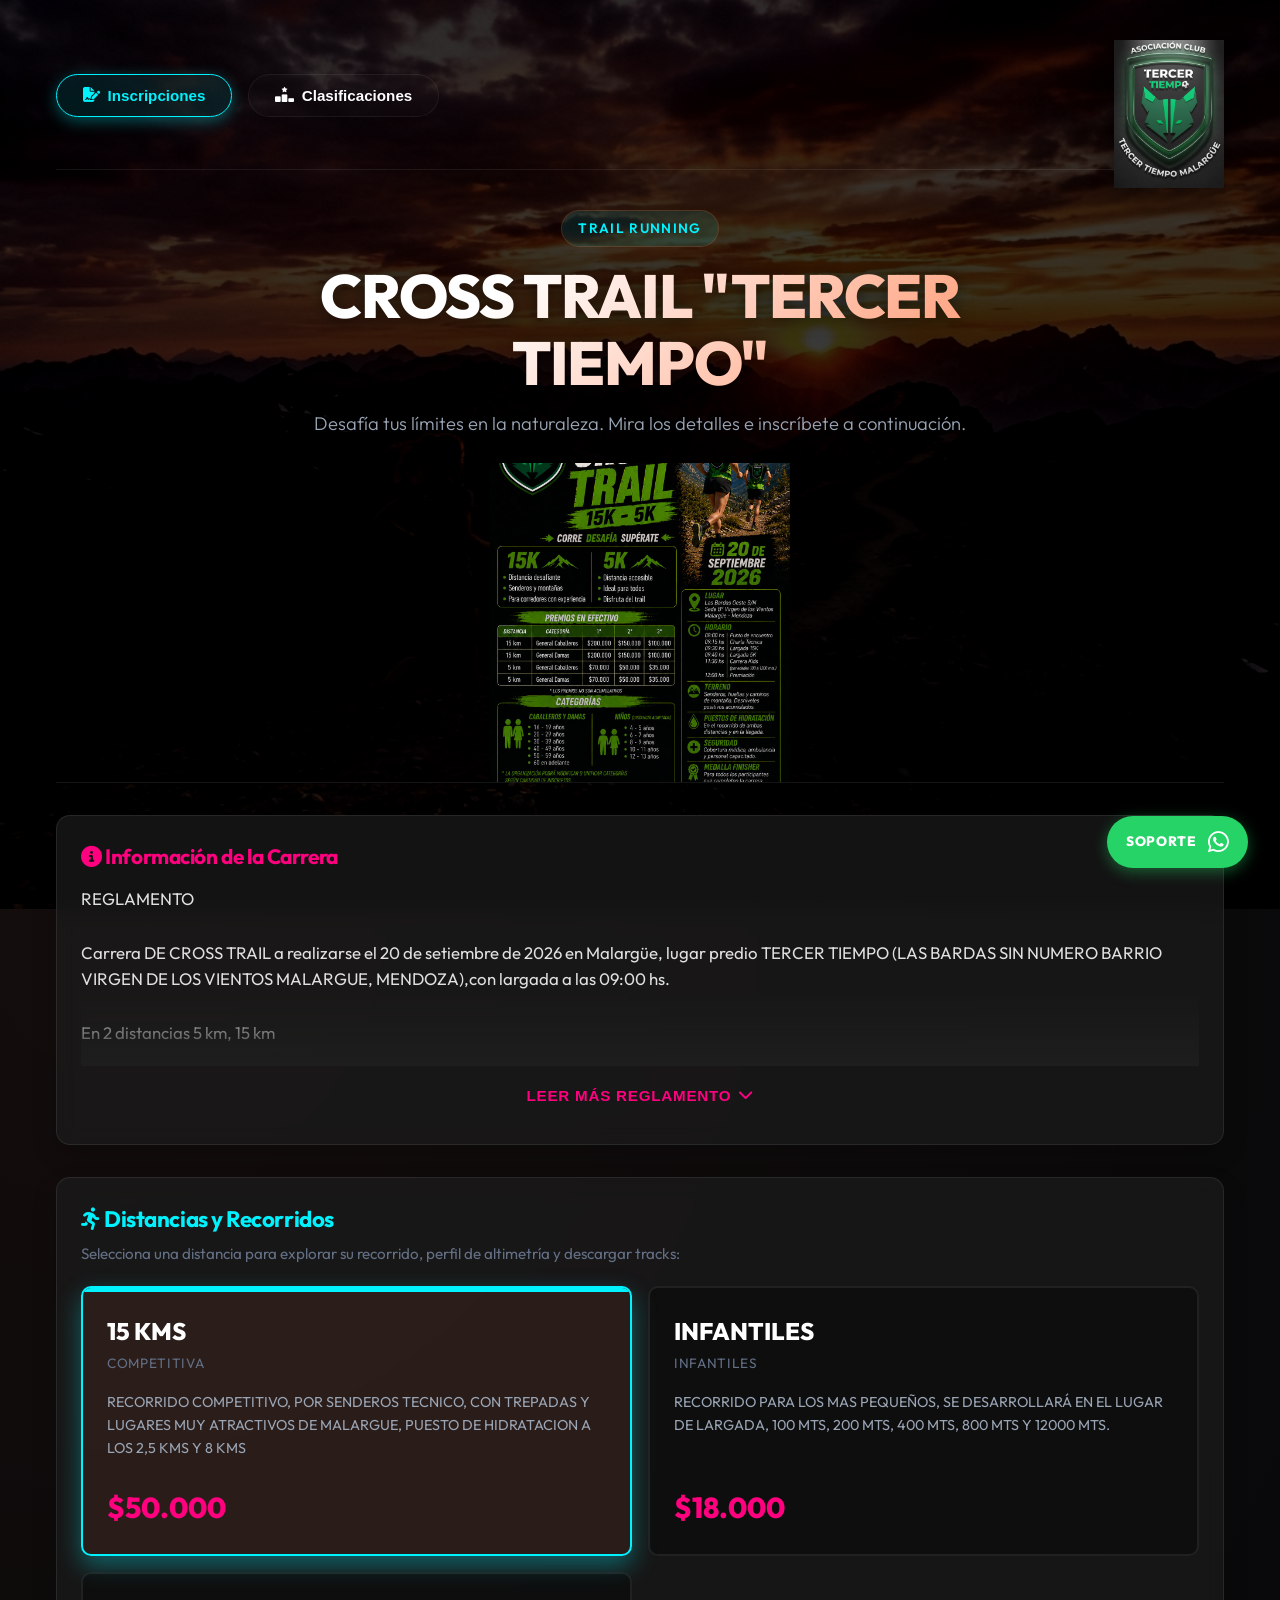
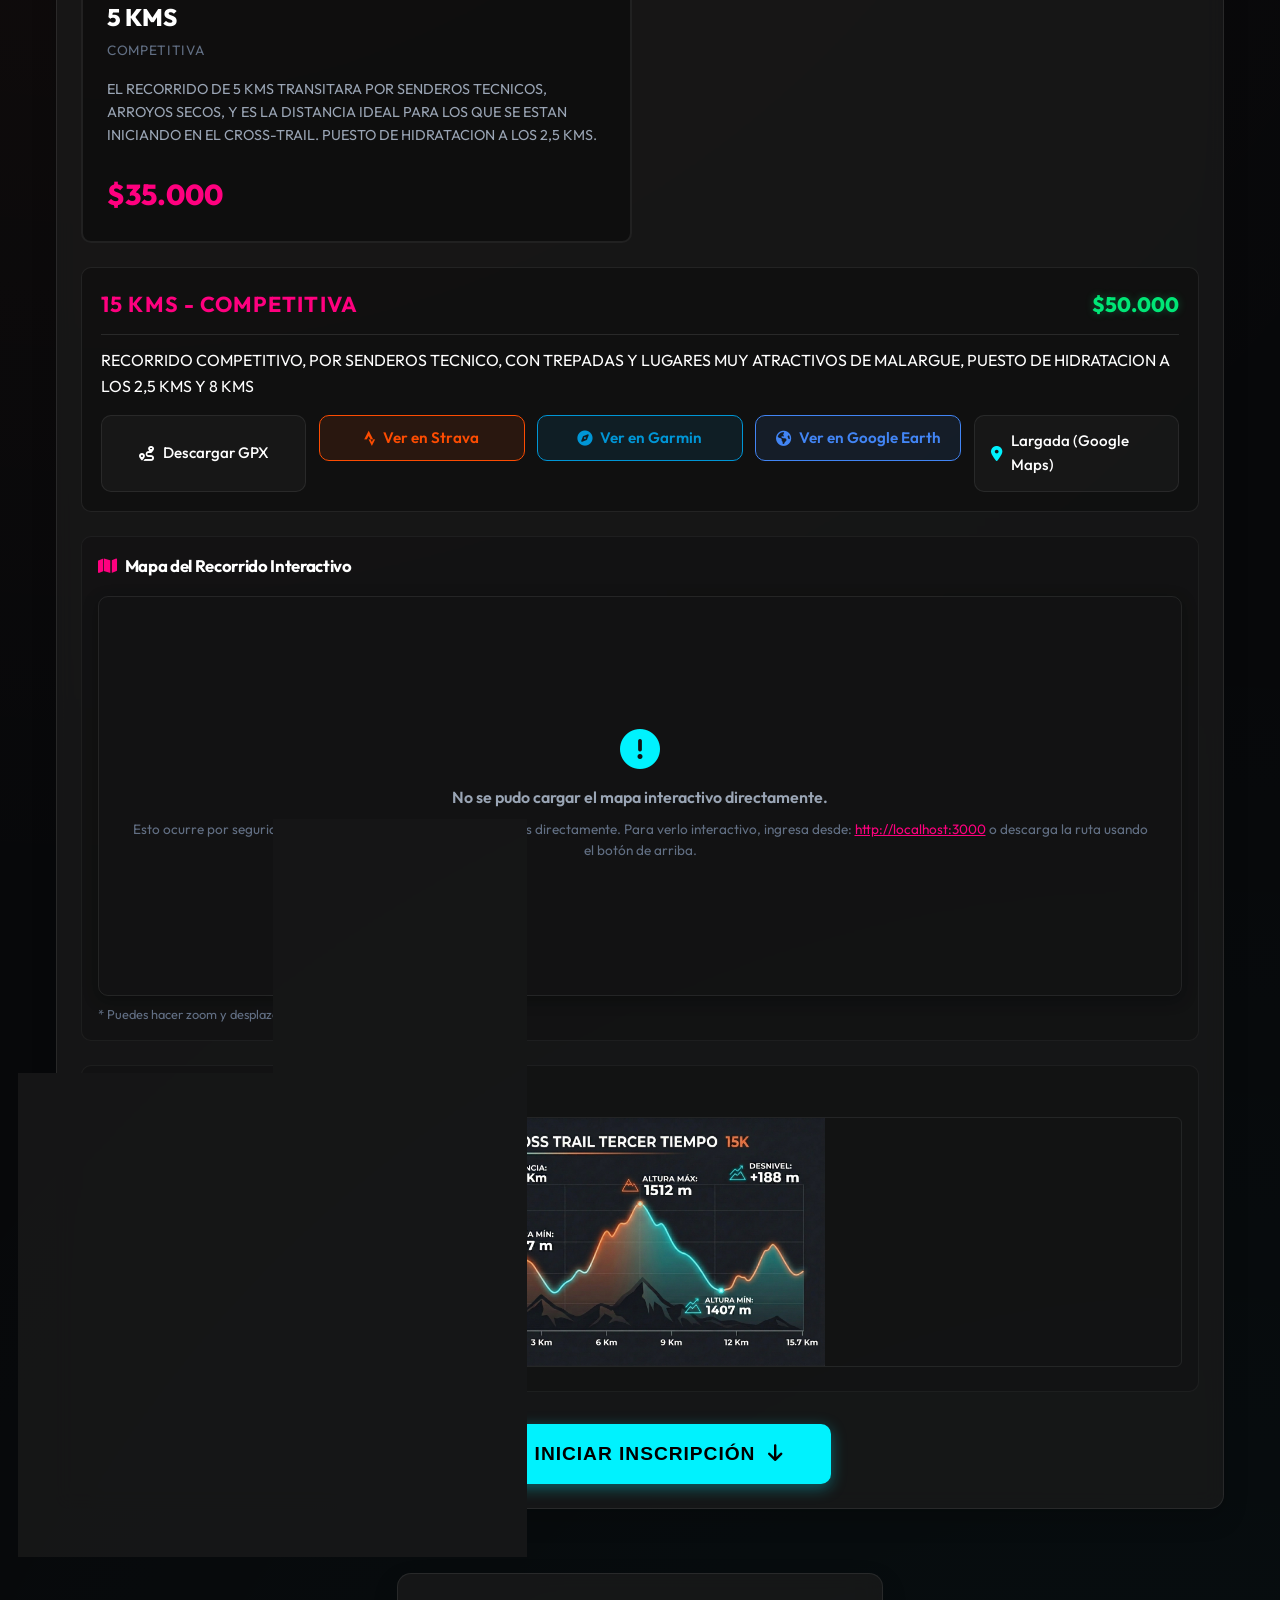
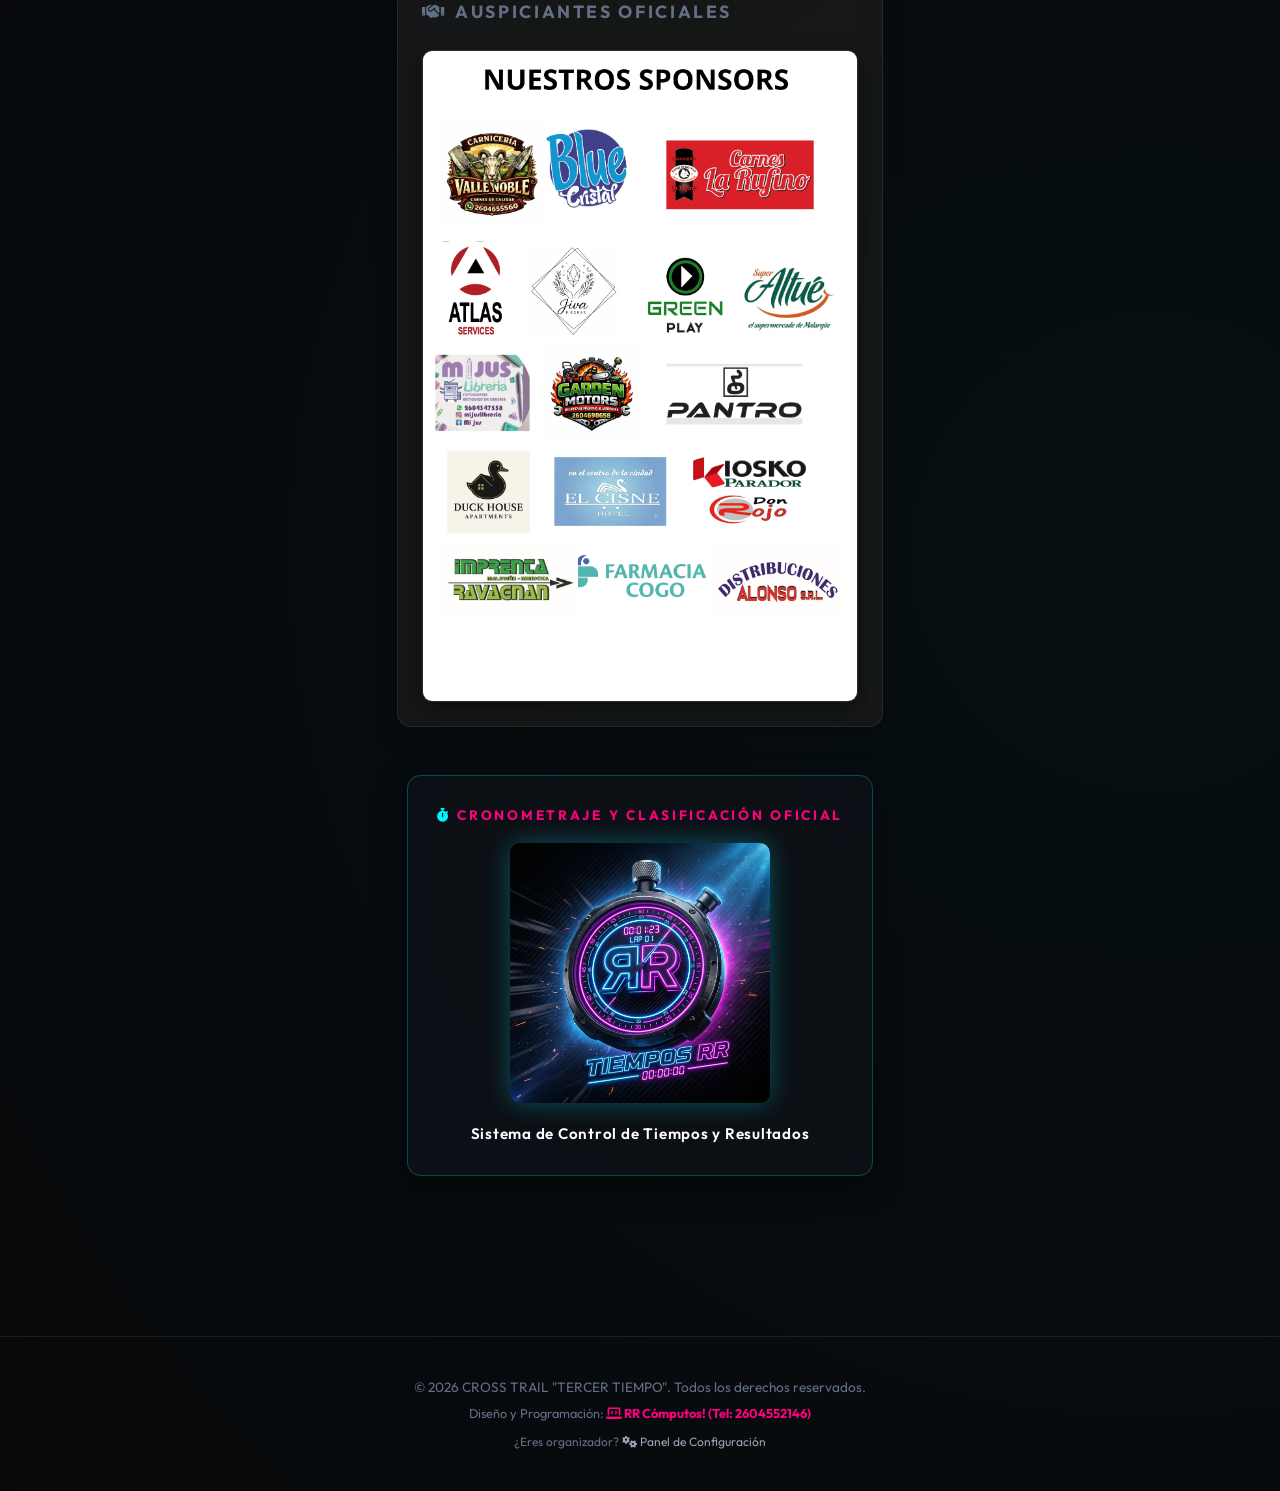
==== index.html @ fdf4ab29 "Add files via upload" ====
<!DOCTYPE html>
<html lang="es">
<head>
    <meta charset="UTF-8">
    <meta name="viewport" content="width=device-width, initial-scale=1.0">
    <title>Inscripciones | Trail Running Portal</title>
    <meta name="description" content="Inscríbete a la carrera de trail de forma rápida y sencilla. Completa tus datos, selecciona tu distancia y asegura tu lugar.">
    <link rel="stylesheet" href="./index.css?v=4.1">
    <!-- PWA Manifest & Mobile Config -->
    <link rel="manifest" href="./manifest.json">
    <meta name="theme-color" content="#00f2fe">
    <meta name="apple-mobile-web-app-capable" content="yes">
    <meta name="apple-mobile-web-app-status-bar-style" content="black-translucent">
    <link rel="apple-touch-icon" href="./IMAGENES/LOGO.jpg">
    <!-- Leaflet.js for interactive GPX route maps -->
    <link rel="stylesheet" href="https://unpkg.com/leaflet@1.9.4/dist/leaflet.css" integrity="sha256-p4NxAoJBhIIN+hmNHrzRCf9tD/miZyoHS5obTRR9BMY=" crossorigin="" />
    <script src="https://unpkg.com/leaflet@1.9.4/dist/leaflet.js" integrity="sha256-20nQCchB9co0qIjJZRGuk2/Z9VM+kNiyxNV1lvTlZBo=" crossorigin=""></script>
    <!-- FontAwesome for icons -->
    <link rel="stylesheet" href="https://cdnjs.cloudflare.com/ajax/libs/font-awesome/6.4.0/css/all.min.css">
</head>
<body>
    <!-- Background image loaded dynamically -->
    <div id="bg-overlay" class="bg-overlay"></div>

    <div class="app-container">
        <main class="main-content">
            <!-- Top Header Area (Navigation & Logo) -->
            <div class="top-header-area">
                <!-- Top Navigation Bar -->
                <div class="top-nav-bar" id="top-nav-bar">
                    <button class="nav-btn active" id="nav-btn-inscripciones">
                        <i class="fa-solid fa-file-signature"></i> Inscripciones
                    </button>
                    <button class="nav-btn" id="nav-btn-clasificaciones">
                        <i class="fa-solid fa-ranking-star"></i> Clasificaciones
                    </button>
                </div>
                <!-- Logo Oficial -->
                <div class="logo-header-container hidden" id="logo-header-container">
                    <img id="logo-image" src="" alt="Logo Oficial" style="max-width: 100%; max-height: 100%; object-fit: contain; filter: drop-shadow(0 2px 10px rgba(0,0,0,0.5));">
                </div>
            </div>

            <!-- Header Section with dynamic title -->
            <header class="hero-section" style="margin-bottom: 1.5rem;">
                <span class="badge" id="race-badge">Trail Running</span>
                <h1 class="main-title" id="race-title">CARRERA DE MONTAÑA</h1>
                <p class="subtitle">Desafía tus límites en la naturaleza. Mira los detalles e inscríbete a continuación.</p>
            </header>

            <!-- 1. AFICHE (Race Poster Banner) -->
            <div class="poster-banner-container" id="poster-banner-container" style="margin-bottom: 2rem;">
                <img id="poster-banner" src="" alt="Afiche Oficial de la Carrera" class="poster-banner-img" style="max-height: 450px; width: 100%; object-fit: contain; border-radius: var(--radius-md); box-shadow: 0 10px 30px rgba(0,0,0,0.5);">
            </div>

            <!-- 2. BOX DE TEXTO (Race Description) -->
            <div class="info-card" id="race-description-card" style="margin-bottom: 2rem; background: rgba(30, 30, 30, 0.65); border: 1px solid var(--border-color); backdrop-filter: blur(10px); display: flex; flex-direction: column;">
                <h2 style="color: var(--accent-cyan); font-size: 1.3rem; margin-bottom: 0.8rem;"><i class="fa-solid fa-circle-info"></i> Información de la Carrera</h2>
                
                <!-- Contenedor colapsable para limitar altura -->
                <div id="race-description-container" style="max-height: 180px; overflow: hidden; position: relative; transition: max-height 0.4s ease-in-out;">
                    <p id="race-description-text" style="line-height: 1.6; color: #e0e0e0; font-size: 1.05rem; white-space: pre-line; margin: 0;">
                        <!-- Loaded dynamically from config -->
                    </p>
                    <!-- Degradado para atenuar texto abajo cuando está colapsado -->
                    <div id="description-fade-overlay" style="position: absolute; bottom: 0; left: 0; width: 100%; height: 75px; background: linear-gradient(to bottom, transparent, rgba(30, 30, 30, 0.98)); pointer-events: none; transition: opacity 0.3s ease;"></div>
                </div>
                
                <!-- Botón de Leer Más -->
                <div id="read-more-container" style="text-align: center; margin-top: 0.8rem; margin-bottom: 0.5rem; z-index: 2;">
                    <button type="button" id="btn-read-more" style="background: transparent; border: none; color: var(--accent-cyan); font-weight: 800; cursor: pointer; display: inline-flex; align-items: center; gap: 0.4rem; font-size: 0.95rem; text-transform: uppercase; letter-spacing: 0.05em; padding: 0.5rem 1.2rem; transition: color 0.2s;">
                        <span>Leer más reglamento</span> <i class="fa-solid fa-chevron-down"></i>
                    </button>
                </div>

                <!-- Botón de Kit de Competidor (oculto por defecto) -->
                <div id="kit-button-container" class="hidden" style="margin-top: 1.5rem; text-align: center; border-top: 1px solid rgba(255,255,255,0.08); padding-top: 1.2rem;">
                    <a href="#" id="kit-image-btn" class="btn-secondary" target="_blank" style="background: rgba(0, 242, 254, 0.1) !important; border-color: var(--accent-cyan) !important; color: var(--accent-cyan) !important; display: inline-flex; align-items: center; justify-content: center; gap: 0.6rem; padding: 0.85rem 1.8rem; text-decoration: none; font-weight: 700; border-radius: var(--radius-md); transition: all 0.3s ease; box-shadow: 0 4px 15px rgba(0,242,254,0.15);">
                        <i class="fa-solid fa-gift"></i> Ver Kit de Competidor (A4)
                    </a>
                </div>
            </div>

            <!-- 3. DASHBOARD INTERACTIVO (Distances, Maps, Altimetry) -->
            <div class="info-card" id="dashboard-card" style="margin-bottom: 2rem; background: rgba(30, 30, 30, 0.65); border: 1px solid var(--border-color); backdrop-filter: blur(10px);">
                <h2 style="color: var(--accent-orange); font-size: 1.4rem; margin-bottom: 0.3rem;"><i class="fa-solid fa-person-running"></i> Distancias y Recorridos</h2>
                <p style="color: var(--text-muted); font-size: 0.95rem; margin-bottom: 1.2rem;">Selecciona una distancia para explorar su recorrido, perfil de altimetría y descargar tracks:</p>
                
                <!-- Selector de Distancias (Dashboard) -->
                <div class="cards-container" id="distances-container" style="margin-bottom: 1.5rem; justify-content: center; gap: 1rem;">
                    <!-- Loaded dynamically from JS -->
                </div>

                <!-- Detalles de Distancia Seleccionada -->
                <div id="dashboard-details" class="mt-1" style="background: rgba(0,0,0,0.25); padding: 1.2rem; border-radius: var(--radius-md); border: 1px solid var(--border-color); margin-bottom: 1.5rem;">
                    <div style="display: flex; justify-content: space-between; align-items: center; flex-wrap: wrap; gap: 0.5rem; border-bottom: 1px solid rgba(255,255,255,0.1); padding-bottom: 0.8rem; margin-bottom: 0.8rem;">
                        <h3 id="dashboard-dist-title" style="font-size: 1.35rem; color: var(--accent-cyan); margin: 0;">-</h3>
                        <span id="dashboard-dist-price" style="font-size: 1.3rem; font-weight: 800; color: var(--success); text-shadow: 0 0 8px rgba(0,230,118,0.3);">-</span>
                    </div>
                    <p id="dashboard-dist-detail" style="line-height: 1.6; color: #fff; margin-bottom: 1rem; font-size: 1rem; white-space: pre-line;">-</p>
                    
                    <!-- Descargas específicas de la distancia -->
                    <div class="downloads-grid" style="display: grid; grid-template-columns: repeat(auto-fit, minmax(200px, 1fr)); gap: 0.8rem;">
                        <a href="#" id="gpx-btn" class="btn-secondary gpx-btn" download target="_blank">
                            <i class="fa-solid fa-route"></i> Descargar GPX
                        </a>
                        <a href="#" id="kml-btn" class="btn-secondary kml-btn" download target="_blank">
                            <i class="fa-solid fa-earth-americas"></i> Descargar KML
                        </a>
                        <a href="#" id="strava-btn" class="btn-secondary hidden" target="_blank" style="background: rgba(252, 76, 2, 0.1) !important; border-color: #fc4c02 !important; color: #fc4c02 !important; text-decoration: none; display: inline-flex; align-items: center; justify-content: center; gap: 0.5rem; height: 46px; border-radius: var(--radius-md); font-weight: 600;">
                            <i class="fa-brands fa-strava"></i> Ver en Strava
                        </a>
                        <a href="#" id="garmin-btn" class="btn-secondary hidden" target="_blank" style="background: rgba(0, 150, 214, 0.1) !important; border-color: #0096d6 !important; color: #0096d6 !important; text-decoration: none; display: inline-flex; align-items: center; justify-content: center; gap: 0.5rem; height: 46px; border-radius: var(--radius-md); font-weight: 600;">
                            <i class="fa-solid fa-compass"></i> Ver en Garmin
                        </a>
                        <a href="#" id="earth-btn" class="btn-secondary hidden" target="_blank" style="background: rgba(66, 133, 244, 0.1) !important; border-color: #4285f4 !important; color: #4285f4 !important; text-decoration: none; display: inline-flex; align-items: center; justify-content: center; gap: 0.5rem; height: 46px; border-radius: var(--radius-md); font-weight: 600;">
                            <i class="fa-solid fa-earth-americas"></i> Ver en Google Earth
                        </a>
                        <a href="#" id="start-location-btn" class="btn-secondary" target="_blank">
                            <i class="fa-solid fa-location-dot" style="color: var(--accent-orange);"></i> Largada (Google Maps)
                        </a>
                    </div>
                </div>

                <!-- Mapa del Recorrido Interactivo -->
                <div class="info-card-sub" id="interactive-map-card" style="margin-top: 1rem; background: rgba(0,0,0,0.15); padding: 1rem; border-radius: var(--radius-md); border: 1px solid rgba(255,255,255,0.05);">
                    <h4 style="margin: 0; font-size: 1.05rem; color: #fff; display: flex; align-items: center; gap: 0.5rem;"><i class="fa-solid fa-map" style="color: var(--accent-cyan);"></i> Mapa del Recorrido Interactivo</h4>
                    <div id="map-track" style="height: 400px; width: 100%; border-radius: var(--radius-md); margin-top: 1rem; border: 1px solid var(--border-color); box-shadow: 0 4px 15px rgba(0,0,0,0.3); z-index: 10;"></div>
                    <span style="font-size: 0.8rem; color: var(--text-muted); margin-top: 0.5rem; display: block;">
                        * Puedes hacer zoom y desplazarte por el mapa para ver la ruta en detalle.
                    </span>
                </div>
                
                <!-- Perfil de Altimetría -->
                <div class="info-card-sub" id="altimetry-card" style="margin-top: 1.5rem; background: rgba(0,0,0,0.15); padding: 1rem; border-radius: var(--radius-md); border: 1px solid rgba(255,255,255,0.05);">
                    <h4 style="margin: 0; font-size: 1.05rem; color: #fff; display: flex; align-items: center; gap: 0.5rem;"><i class="fa-solid fa-chart-area" style="color: var(--accent-orange);"></i> Perfil de Altimetría</h4>
                    <div class="info-card-content mt-1" style="text-align: center;">
                        <img id="altimetry-image" src="" alt="Mapa de altitud y elevación" style="max-height: 250px; object-fit: contain; width: 100%; border-radius: var(--radius-sm);">
                    </div>
                </div>

                <!-- Botón de Acción para Iniciar Inscripción -->
                <div style="text-align: center; margin-top: 2rem;">
                    <button type="button" id="btn-go-to-registration" class="btn-submit" style="padding: 1.2rem 3rem; font-size: 1.2rem; background: var(--accent-orange); box-shadow: 0 4px 15px var(--accent-orange-glow); font-weight: 800; text-transform: uppercase; border-radius: var(--radius-md); border: none; cursor: pointer; display: inline-flex; align-items: center; justify-content: center; gap: 0.8rem;">
                        <i class="fa-solid fa-user-plus"></i> Iniciar Inscripción <i class="fa-solid fa-arrow-down"></i>
                    </button>
                </div>
            </div>

            <!-- 4. INSCRIPCIÓN (Wizard Form Card) - Hidden by default until click -->
            <div class="card-wrapper hidden" id="registration-card-wrapper" style="margin-top: 2rem; border-top: 4px solid var(--accent-orange); transition: all 0.3s ease;">
                
                <!-- Progress Header -->
                <div class="wizard-progress">
                    <div class="step-indicator active" id="indicator-1">
                        <div class="step-number">1</div>
                        <span class="step-label">Datos y Talle</span>
                    </div>
                    <div class="step-indicator" id="indicator-2">
                        <div class="step-number">2</div>
                        <span class="step-label">Pago y Comprobante</span>
                    </div>
                </div>

                <!-- Form Body -->
                <form id="registration-form" class="wizard-form" autocomplete="on" novalidate>
                    
                    <!-- STEP 1: Personal Data & Distance Selection -->
                    <div class="form-step-content" id="step-1">
                        <div class="step-header">
                            <h2>Ficha de Inscripción</h2>
                            <p>Completa tus datos personales para la categoría de carrera seleccionada.</p>
                        </div>

                        <!-- Tip Autocompletar -->
                        <div class="info-card" style="margin-bottom: 1.5rem; background: rgba(0, 242, 254, 0.05); border: 1px dashed rgba(0, 242, 254, 0.3); padding: 0.8rem 1rem; border-radius: var(--radius-sm); display: flex; align-items: center; gap: 0.8rem;">
                            <div style="font-size: 1.5rem;">💡</div>
                            <div style="font-size: 0.9rem; line-height: 1.4; color: var(--accent-cyan); text-align: left;">
                                <strong>TIP RÁPIDO:</strong> Al tocar el campo <strong>Nombre y Apellido</strong>, puedes usar la sugerencia de autocompletar de tu celular para rellenar toda la ficha en 1 segundo.
                            </div>
                        </div>

                        <div class="form-grid grid-2">
                            <!-- Resumen de la Distancia Elegida arriba del Formulario -->
                            <div class="full-width-group" style="grid-column: 1 / -1; margin-bottom: 1.5rem; background: rgba(255, 255, 255, 0.05); padding: 1rem 1.2rem; border-radius: var(--radius-md); border: 1px solid var(--border-color); display: flex; justify-content: space-between; align-items: center; flex-wrap: wrap; gap: 1rem;">
                                <div>
                                    <span style="font-size: 0.85rem; color: var(--text-muted); display: block; text-transform: uppercase; font-weight: 600;">Distancia Elegida:</span>
                                    <strong id="selected-distance-summary-title" style="font-size: 1.25rem; color: var(--accent-cyan);">-</strong>
                                </div>
                                <div style="text-align: right;">
                                    <span style="font-size: 0.85rem; color: var(--text-muted); display: block; text-transform: uppercase; font-weight: 600;">Costo de Inscripción:</span>
                                    <strong id="selected-distance-summary-price" style="font-size: 1.25rem; color: var(--success);">-</strong>
                                </div>
                                <input type="hidden" id="selected-distance-id" name="distancia" required>
                                <input type="hidden" id="selected-distance-price" name="costo">
                            </div>

                            <!-- Datos Personales -->
                            <div class="input-group">
                                <label for="nombre">Nombre y Apellido <span class="requirement">*</span></label>
                                <input type="text" id="nombre" name="nombre" required placeholder="Ej: Juan Pérez" autocomplete="name">
                            </div>
                            <div class="input-group">
                                <label for="cuil">CUIL <span class="requirement" id="cuil-req-indicator">* (11 dígitos exactos)</span></label>
                                <input type="text" id="cuil" name="cuil" required maxlength="11" placeholder="Ej: 20443332221" title="Solo números, sin guiones. Exactamente 11 dígitos." autocomplete="off">
                            </div>
                            <div class="input-group">
                                <label for="fecha_nacimiento">Fecha de Nacimiento <span class="requirement">*</span></label>
                                <div class="date-input-container" style="display: flex; align-items: center; gap: 0.4rem;">
                                    <input type="text" id="birth_day" placeholder="DD" maxlength="2" style="width: 55px; text-align: center; font-size: 1.05rem; font-weight: 700; padding: 0.7rem 0.4rem;" required title="Día (2 dígitos)">
                                    <span style="font-weight: 700; color: var(--text-muted); font-size: 1.2rem; user-select: none;">/</span>
                                    <input type="text" id="birth_month" placeholder="MM" maxlength="2" style="width: 55px; text-align: center; font-size: 1.05rem; font-weight: 700; padding: 0.7rem 0.4rem;" required title="Mes (2 dígitos)">
                                    <span style="font-weight: 700; color: var(--text-muted); font-size: 1.2rem; user-select: none;">/</span>
                                    <input type="text" id="birth_year" placeholder="AAAA" maxlength="4" style="width: 75px; text-align: center; font-size: 1.05rem; font-weight: 700; padding: 0.7rem 0.4rem;" required title="Año (4 dígitos)">
                                    
                                    <input type="hidden" id="fecha_nacimiento" name="fecha_nacimiento" required>
                                </div>
                            </div>
                            <div class="input-group">
                                <label for="genero">Género <span class="requirement">*</span></label>
                                <select id="genero" name="genero" required autocomplete="sex">
                                    <option value="" disabled selected>Selecciona tu género...</option>
                                    <option value="Femenino">Femenino (Damas)</option>
                                    <option value="Masculino">Masculino (Caballeros)</option>
                                </select>
                            </div>
                            <div class="input-group">
                                <label for="edad">Edad Calculada</label>
                                <input type="text" id="edad" name="edad" readonly placeholder="Completa tu fecha de nacimiento">
                            </div>
                            <div class="input-group">
                                <label for="telefono">Teléfono de Contacto <span class="requirement">*</span></label>
                                <input type="tel" id="telefono" name="telefono" required placeholder="Ej: +54 9 261 555-5555" autocomplete="tel">
                            </div>
                            <div class="input-group">
                                <label for="talle_remera">Talle de Remera <span class="requirement">*</span></label>
                                <select id="talle_remera" name="talle_remera" required>
                                    <option value="" disabled selected>Selecciona tu talle...</option>
                                    <option value="XS">XS</option>
                                    <option value="S">S</option>
                                    <option value="M">M</option>
                                    <option value="L">L</option>
                                    <option value="XL">XL</option>
                                    <option value="XXL">XXL</option>
                                </select>

                                <!-- Tshirt preview directly inside the talle selector cell -->
                                <div class="info-card" id="tshirt-preview-card" style="margin-top: 0.8rem; border-color: rgba(255,255,255,0.05); background: rgba(0,0,0,0.15);">
                                    <div class="info-card-content" style="text-align: center; padding: 0.5rem;">
                                        <img id="tshirt-image" src="" alt="Remera oficial de la carrera" style="max-height: 140px; object-fit: contain; border-radius: var(--radius-sm);">
                                    </div>
                                </div>
                            </div>
                            <div class="input-group">
                                <label for="team_origen">Team o Lugar de Origen <span style="font-weight: normal; color: var(--text-muted);">(Opcional)</span></label>
                                <input type="text" id="team_origen" name="team_origen" placeholder="Ej: Club Aconcagua o San Rafael" autocomplete="organization">
                            </div>

                            <!-- Contenedor para campos personalizados dinámicos -->
                            <div id="custom-fields-container" style="grid-column: 1 / -1; display: grid; grid-template-columns: 1fr 1fr; gap: 1.2rem;"></div>

                            <!-- Categoría Asignada en Paso 1 (Destacada y editable en casos múltiples) -->
                            <div class="input-group" style="grid-column: 1 / -1; margin-top: 1rem;">
                                <label for="categoria" id="categoria-label" style="font-weight: 700; color: var(--accent-blue);">Categoría Asignada automáticamente</label>
                                <select id="categoria" name="categoria" style="background: rgba(0, 242, 254, 0.05); border-color: rgba(0, 242, 254, 0.3); font-weight: bold; font-size: 1.1rem; color: var(--accent-blue); padding: 0.9rem; border-radius: var(--radius-sm); width: 100%; cursor: pointer;">
                                    <option value="">Se calculará al elegir fecha, género y distancia</option>
                                </select>
                            </div>
                        </div>
                    </div>

                    <!-- STEP 2: Payment & Receipt Upload + Tshirt preview -->
                    <div class="form-step-content hidden" id="step-2">
                        <div class="step-header">
                            <h2>Pago y Comprobante</h2>
                            <p>Realiza la transferencia e ingresa tu comprobante para finalizar la inscripción.</p>
                        </div>

                        <div class="form-grid grid-2">
                            <!-- Left Column: Payment details & Summary & Tshirt Preview -->
                            <div>
                                <div class="payment-info-box">
                                    <div class="payment-info-title"><i class="fa-solid fa-bank"></i> Cuentas Habilitadas</div>
                                    <div class="payment-details" id="payment-details-text">
                                        <!-- Loaded dynamically -->
                                    </div>
                                    <div style="margin-top: 0.8rem; background: rgba(0, 242, 254, 0.05); border: 1px dashed rgba(0, 242, 254, 0.25); border-radius: var(--radius-sm); padding: 0.6rem; text-align: center; font-size: 0.85rem; color: var(--accent-cyan);">
                                        <i class="fa-solid fa-circle-info" style="margin-right: 0.3rem;"></i>
                                        <strong>👉 COPIA EL ALIAS:</strong> ¡Toca sobre el Alias o CBU resaltado para copiarlo automáticamente!
                                    </div>
                                </div>

                                <div class="summary-box">
                                    <div class="summary-title"><i class="fa-solid fa-file-invoice-dollar"></i> Resumen de Ficha</div>
                                    <div class="summary-row">
                                        <span>Corredor:</span>
                                        <span id="summary-corredor">-</span>
                                    </div>
                                    <div class="summary-row">
                                        <span>Distancia elegida:</span>
                                        <span id="summary-distancia">-</span>
                                    </div>
                                    <div class="summary-row">
                                        <span>Categoría asignada:</span>
                                        <span id="summary-categoria">-</span>
                                    </div>
                                    <div class="summary-row summary-total">
                                        <span>Total a transferir:</span>
                                        <span id="summary-monto">-</span>
                                    </div>
                                </div>
                            </div>

                            <!-- Right Column: Upload receipt & Confirm -->
                            <div style="display: flex; flex-direction: column; justify-content: center;">
                                <div class="input-group">
                                    <label style="font-size: 1.05rem; font-weight: 700; margin-bottom: 0.8rem; display: flex; align-items: center; gap: 0.5rem;">
                                        <i class="fa-solid fa-receipt" style="color: var(--accent-cyan);"></i> Comprobante de Pago <span class="requirement">*</span>
                                    </label>
                                    
                                    <!-- Botón táctil grande y simple para subir comprobante -->
                                    <div class="file-upload-box" id="file-dropzone" style="border: 2px dashed var(--accent-cyan); border-radius: var(--radius-lg); padding: 2.2rem 1.2rem; text-align: center; background: rgba(0, 242, 254, 0.04); cursor: pointer; transition: all 0.3s cubic-bezier(0.4, 0, 0.2, 1); box-shadow: 0 4px 20px rgba(0,0,0,0.2);">
                                        <div style="width: 64px; height: 64px; border-radius: 50%; background: rgba(0, 242, 254, 0.12); display: flex; align-items: center; justify-content: center; margin: 0 auto 1rem; border: 1.5px solid var(--accent-cyan);">
                                            <i class="fa-solid fa-camera" style="font-size: 1.8rem; color: var(--accent-cyan);"></i>
                                        </div>
                                        <p style="font-size: 1.15rem; font-weight: 800; color: #ffffff; margin-bottom: 0.4rem; letter-spacing: 0.02em;">
                                            📸 Toca aquí para adjuntar tu comprobante
                                        </p>
                                        <span style="font-size: 0.85rem; color: var(--text-muted); display: block;">
                                            Elige una foto, captura de pantalla o PDF de tu transferencia
                                        </span>
                                        <input type="file" id="comprobante" class="file-input" accept=".jpg,.jpeg,.png,.pdf,image/*" required>
                                    </div>
                                    
                                    <!-- File Preview Container cuando ya eligió archivo -->
                                    <div id="file-preview-container" class="file-preview hidden" style="background: rgba(0, 230, 118, 0.08); border: 2px solid #00e676; padding: 1.2rem; border-radius: var(--radius-lg); box-shadow: 0 0 20px rgba(0, 230, 118, 0.2); margin-top: 0.5rem;">
                                        <div style="display: flex; align-items: center; justify-content: space-between; gap: 1rem;">
                                            <div style="display: flex; align-items: center; gap: 0.8rem; text-align: left; overflow: hidden;">
                                                <div style="width: 44px; height: 44px; border-radius: 50%; background: rgba(0, 230, 118, 0.2); display: flex; align-items: center; justify-content: center; flex-shrink: 0;">
                                                    <i class="fa-solid fa-check" style="color: #00e676; font-size: 1.3rem;"></i>
                                                </div>
                                                <div style="overflow: hidden;">
                                                    <div style="font-weight: 800; color: #00e676; font-size: 0.95rem;">¡Comprobante cargado con éxito!</div>
                                                    <div class="file-name" id="preview-filename" style="font-size: 0.85rem; color: #ffffff; text-overflow: ellipsis; overflow: hidden; white-space: nowrap; max-width: 180px;">comprobante.png</div>
                                                    <div class="file-size" id="preview-filesize" style="font-size: 0.75rem; color: var(--text-muted);">240 KB</div>
                                                </div>
                                            </div>
                                            <button type="button" class="remove-file-btn" id="btn-remove-file" title="Cambiar archivo" style="background: rgba(255, 255, 255, 0.1); color: #fff; border: 1px solid rgba(255, 255, 255, 0.2); border-radius: var(--radius-md); padding: 0.5rem 0.8rem; font-size: 0.8rem; cursor: pointer; display: flex; align-items: center; gap: 0.3rem; flex-shrink: 0;">
                                                <i class="fa-solid fa-arrow-rotate-right"></i> Cambiar
                                            </button>
                                        </div>
                                    </div>
                                </div>

                                <div style="background: rgba(255, 255, 255, 0.03); border: 1px solid rgba(255, 255, 255, 0.08); border-radius: var(--radius-md); padding: 0.9rem; text-align: center; margin-top: 1rem;">
                                    <span style="font-size: 0.85rem; color: var(--text-muted); display: flex; align-items: center; justify-content: center; gap: 0.5rem;">
                                        <i class="fa-solid fa-shield-halved" style="color: var(--accent-cyan);"></i> Tus datos y comprobante viajan encriptados y seguros
                                    </span>
                                </div>
                            </div>
                        </div>
                    </div>

                    <!-- Navigation Footer -->
                    <div class="wizard-footer">
                        <button type="button" class="btn-nav" id="btn-prev" disabled>
                            <i class="fa-solid fa-arrow-left"></i> Anterior
                        </button>
                        <button type="button" class="btn-nav btn-submit" id="btn-next">
                            Siguiente <i class="fa-solid fa-arrow-right"></i>
                        </button>
                        <!-- Submit button initially hidden, replaces Next on Step 2 -->
                        <button type="submit" class="btn-submit hidden" id="btn-submit" disabled style="display: inline-flex; align-items: center; justify-content: center; gap: 0.6rem; background: #25D366; box-shadow: 0 4px 15px rgba(37, 211, 102, 0.4);">
                            <i class="fa-brands fa-whatsapp" style="font-size: 1.25rem;"></i>
                            <span>Confirmar Inscripción y Enviar WhatsApp</span>
                        </button>
                    </div>

                    <div class="error-message-bar hidden" id="error-bar">
                        <i class="fa-solid fa-triangle-exclamation"></i>
                        <span id="error-text">Por favor, completa todos los campos obligatorios.</span>
                    </div>

                </form>

                <!-- Status Screens (Success / Error Loading) -->
                <div class="status-screen hidden" id="success-screen">
                    <div class="status-icon"><i class="fa-solid fa-check"></i></div>
                    <h2>¡Inscripción Recibida con Éxito!</h2>
                    <p>
                        Tu ficha y comprobante se han registrado correctamente en el sistema. Puedes enviar ahora tu confirmación y comprobante directo a la organización por WhatsApp:
                    </p>
                    <div style="text-align: center; margin: 1.5rem 0;">
                        <a id="btn-success-whatsapp" href="#" target="_blank" class="btn-submit" style="background: #25D366; color: #fff; text-decoration: none; padding: 1rem 1.8rem; font-size: 1.05rem; border-radius: var(--radius-md); font-weight: 700; display: inline-flex; align-items: center; justify-content: center; gap: 0.6rem; box-shadow: 0 4px 18px rgba(37, 211, 102, 0.45); transition: transform 0.2s;">
                            <i class="fa-brands fa-whatsapp" style="font-size: 1.4rem;"></i>
                            <span>Enviar Notificación por WhatsApp</span>
                        </a>
                    </div>
                    <div style="text-align: center; margin-top: 1rem;">
                        <button class="btn-secondary" onclick="window.location.reload()" style="display: inline-flex;">
                            <i class="fa-solid fa-rotate-left"></i> Registrar nueva inscripción
                        </button>
                    </div>
                </div>

                <div class="status-screen hidden" id="loading-screen">
                    <div style="display: flex; flex-direction: column; align-items: center; justify-content: center; padding: 2rem 0;">
                        <div class="spinner" style="width: 50px; height: 50px; border-width: 4px; border-top-color: var(--accent-orange); margin-bottom: 1.5rem;"></div>
                        <h2>Procesando Inscripción...</h2>
                        <p style="margin-top: 0.5rem;">Subiendo comprobante de pago y registrando tus datos. No cierres la ventana.</p>
                    </div>
                </div>
            </div>

            <!-- 5. AUSPICIANTES (Sponsors Banner) -->
            <div class="info-card" id="sponsors-card" style="margin-top: 2rem; margin-bottom: 1.5rem; background: rgba(30, 30, 30, 0.65); border: 1px solid var(--border-color); text-align: center; backdrop-filter: blur(10px);">
                <h3 style="font-size: 1.1rem; text-transform: uppercase; letter-spacing: 0.15em; color: var(--text-muted); margin-bottom: 1.5rem;"><i class="fa-solid fa-handshake"></i> Auspiciantes Oficiales</h3>
                <div class="sponsors-grid" id="sponsors-container" style="display: flex; justify-content: center; align-items: center; gap: 1rem; flex-wrap: wrap;">
                    <!-- Loaded dynamically from config or placeholders -->
                </div>
            </div>

            <!-- 6. CRONOMETRAJE OFICIAL (TIEMPOS RR) -->
            <div class="info-card" id="tiempos-rr-card" style="margin-top: 1.5rem; margin-bottom: 2rem; background: rgba(15, 18, 25, 0.75); border: 1px solid rgba(0, 242, 254, 0.25); text-align: center; backdrop-filter: blur(10px); padding: 1.8rem; border-radius: var(--radius-lg); box-shadow: 0 10px 30px rgba(0,0,0,0.5);">
                <div style="display: flex; flex-direction: column; align-items: center; justify-content: center; gap: 1rem;">
                    <span style="font-size: 0.85rem; text-transform: uppercase; letter-spacing: 0.2em; color: var(--accent-cyan); font-weight: 700;">
                        <i class="fa-solid fa-stopwatch" style="color: var(--accent-orange);"></i> Cronometraje y Clasificación Oficial
                    </span>
                    <a href="https://wa.me/5492604552146" target="_blank" title="Contactar a Tiempos RR para tu evento" style="display: inline-block; text-decoration: none; transition: transform 0.3s cubic-bezier(0.4, 0, 0.2, 1);">
                        <img src="./IMAGENES/LOGO_TIEMPOS_RR_CYBER_PURPLE.jpg" alt="Tiempos RR - Cronometraje Deportivo" style="max-width: 260px; width: 100%; height: auto; border-radius: var(--radius-md); box-shadow: 0 0 25px rgba(0, 242, 254, 0.3); display: block; margin: 0 auto; transition: transform 0.3s, box-shadow 0.3s;" onmouseover="this.style.transform='scale(1.05)'; this.style.boxShadow='0 0 35px rgba(224, 64, 251, 0.5)';" onmouseout="this.style.transform='scale(1)'; this.style.boxShadow='0 0 25px rgba(0, 242, 254, 0.3)';">
                    </a>
                    <div style="display: flex; align-items: center; justify-content: center; gap: 0.8rem; margin-top: 0.2rem;">
                        <span style="font-size: 0.95rem; color: #fff; font-weight: 600; letter-spacing: 0.05em;">Sistema de Control de Tiempos y Resultados</span>
                    </div>
                </div>
            </div>
        </main>

        <footer class="app-footer">
            <p>&copy; 2026 <span id="footer-race-name">Trail Running Portal</span>. Todos los derechos reservados.</p>
            <p style="margin-top: 0.3rem; font-size: 0.8rem; color: var(--text-muted);">
                Diseño y Programación: <a href="https://wa.me/5492604552146" target="_blank" style="color: var(--accent-cyan); font-weight: 700; text-decoration: none; transition: color 0.2s;"><i class="fa-solid fa-laptop-code"></i> RR Cómputos! (Tel: 2604552146)</a>
            </p>
            <p style="margin-top: 0.5rem; font-size: 0.75rem;">
                ¿Eres organizador? <a href="./admin.html"><i class="fa-solid fa-gears"></i> Panel de Configuración</a>
            </p>
        </footer>
    </div>

    <!-- App JavaScript Configuration -->
    <script src="./config.js?v=4.1"></script>
    <script>
        (function() {
            const config = window.RACE_CONFIG;
            if (config) {
                if (config.themeColors) {
                    const root = document.documentElement;
                    root.style.setProperty('--accent-orange', config.themeColors.primary);
                    root.style.setProperty('--accent-orange-glow', config.themeColors.primaryGlow);
                    root.style.setProperty('--accent-orange-dim', config.themeColors.primaryDim);
                    root.style.setProperty('--accent-cyan', config.themeColors.secondary);
                    root.style.setProperty('--accent-cyan-glow', config.themeColors.secondaryGlow);
                }
                if (config.themeBackground) {
                    const bgOverlay = document.getElementById('bg-overlay');
                    if (bgOverlay) {
                        const BACKGROUND_THEMES = {
                            default: './assets/trail_background.jpg',
                            snow: './assets/snow_mountain.jpg',
                            sunset: './assets/sunset_ridge.jpg',
                            rocky: './assets/rocky_valley.jpg',
                            solid: 'none'
                        };
                        const bgPath = BACKGROUND_THEMES[config.themeBackground] || BACKGROUND_THEMES.default;
                        if (bgPath === 'none') {
                            bgOverlay.style.backgroundImage = 'none';
                        } else {
                            bgOverlay.style.backgroundImage = "url('" + bgPath + "')";
                        }
                    }
                }
            }
        })();
    </script>
    <a href="#" class="whatsapp-float-btn hidden" id="whatsapp-btn" target="_blank" title="Hacer una consulta por WhatsApp">
        <span class="whatsapp-btn-text" style="font-size: 0.85rem; font-weight: 800; text-transform: uppercase; letter-spacing: 0.05em; font-family: inherit; margin-right: 0.2rem;">Soporte</span>
        <i class="fa-brands fa-whatsapp" style="font-size: 24px;"></i>
    </a>
    <!-- Modal para previsualización de imágenes premium (Lightbox) -->
    <div id="image-lightbox-modal" class="lightbox-modal hidden" style="position: fixed; top: 0; left: 0; width: 100%; height: 100%; background: rgba(0, 0, 0, 0.95); z-index: 9999; display: flex; align-items: center; justify-content: center; opacity: 0; transition: opacity 0.3s ease; padding: 1.5rem;">
        <button type="button" id="lightbox-close-btn" style="position: absolute; top: 1.5rem; right: 1.5rem; background: transparent; border: none; color: #fff; font-size: 2.2rem; cursor: pointer; z-index: 10000; width: 44px; height: 44px; display: flex; align-items: center; justify-content: center; text-shadow: 0 2px 8px rgba(0,0,0,0.8);"><i class="fa-solid fa-xmark"></i></button>
        <div style="max-width: 100%; max-height: 100%; position: relative; display: flex; align-items: center; justify-content: center;">
            <img id="lightbox-image" src="" alt="Vista Previa" style="max-width: 100%; max-height: 90vh; object-fit: contain; border-radius: var(--radius-sm); box-shadow: 0 10px 40px rgba(0,0,0,0.8); transition: transform 0.3s ease;">
        </div>
    </div>

    <!-- Modal de Alerta Personalizado (para evitar el encabezado del navegador) -->
    <div id="custom-alert-modal" class="lightbox-modal hidden" style="position: fixed; top: 0; left: 0; width: 100%; height: 100%; background: rgba(0, 0, 0, 0.85); z-index: 10001; display: flex; align-items: center; justify-content: center; opacity: 0; transition: opacity 0.3s ease; padding: 1.5rem;">
        <div style="background: #1e1e1e; border: 1px solid var(--border-color, #333); border-radius: var(--radius-lg, 12px); padding: 2rem; max-width: 450px; width: 100%; text-align: center; box-shadow: 0 10px 30px rgba(0,0,0,0.6); position: relative; border-left: 5px solid var(--accent-cyan, #00f2fe);">
            <div style="font-size: 3rem; color: var(--accent-cyan, #00f2fe); margin-bottom: 1rem;"><i class="fa-solid fa-ranking-star"></i></div>
            <h3 style="font-size: 1.3rem; margin-bottom: 1rem; color: #fff; font-weight: 700;">Clasificaciones</h3>
            <p id="custom-alert-message" style="line-height: 1.6; color: #e0e0e0; font-size: 1.05rem; margin-bottom: 1.5rem; white-space: pre-line;">-</p>
            <button type="button" id="custom-alert-close-btn" style="background: var(--accent-cyan, #00f2fe); border: none; color: #000; padding: 0.8rem 2rem; border-radius: var(--radius-md, 6px); font-weight: 700; cursor: pointer; transition: all 0.2s; font-size: 0.95rem; text-transform: uppercase; letter-spacing: 0.05em; width: 100%;">Entendido</button>
        </div>
    </div>

    <script>
        if ('serviceWorker' in navigator) {
            window.addEventListener('load', () => {
                navigator.serviceWorker.register('./sw.js?v=4.1')
                    .then(reg => {
                        console.log('Service Worker registrado para PWA con éxito:', reg.scope);
                        reg.update(); // Forzar verificación inmediata de nueva versión
                    })
                    .catch(err => console.error('Fallo al registrar Service Worker PWA:', err));
            });

            // Recargar automáticamente la página cuando el nuevo Service Worker toma el control
            let refreshing = false;
            navigator.serviceWorker.addEventListener('controllerchange', () => {
                if (!refreshing) {
                    refreshing = true;
                    console.log('Nueva versión de PWA detectada. Recargando automáticamente...');
                    window.location.reload();
                }
            });
        }
    </script>
    <script src="./app.js?v=4.1"></script>
</body>
</html>
---- index.css ----
@import url('https://fonts.googleapis.com/css2?family=Outfit:wght@300;400;500;600;700;800&display=swap');

:root {
    --bg-dark: #07080a;
    --bg-surface: #0f1219;
    --bg-card: rgba(21, 26, 38, 0.65);
    --bg-input: rgba(10, 12, 18, 0.8);
    
    --text-primary: #ffffff;
    --text-secondary: #9aa5b5;
    --text-muted: #626f84;
    
    --accent-orange: #ff6b35;
    --accent-orange-glow: rgba(255, 107, 53, 0.35);
    --accent-orange-dim: rgba(255, 107, 53, 0.1);
    
    --accent-cyan: #00f2fe;
    --accent-cyan-glow: rgba(0, 242, 254, 0.35);
    
    --success: #00e676;
    --success-glow: rgba(0, 230, 118, 0.2);
    --error: #ff5252;
    --border-color: rgba(255, 255, 255, 0.08);
    --border-hover: rgba(255, 107, 53, 0.4);
    
    --transition-smooth: all 0.3s cubic-bezier(0.4, 0, 0.2, 1);
    --radius-lg: 16px;
    --radius-md: 10px;
    --radius-sm: 6px;
}

* {
    margin: 0;
    padding: 0;
    box-sizing: border-box;
}

body {
    font-family: 'Outfit', sans-serif;
    background-color: var(--bg-dark);
    color: var(--text-primary);
    line-height: 1.6;
    min-height: 100vh;
    overflow-x: hidden;
    background-image: 
        radial-gradient(circle at 10% 20%, rgba(255, 107, 53, 0.05) 0%, transparent 40%),
        radial-gradient(circle at 90% 80%, rgba(0, 242, 254, 0.03) 0%, transparent 40%);
}

/* Background Image Overlay */
.bg-overlay {
    position: fixed;
    top: 0;
    left: 0;
    width: 100%;
    height: 100%;
    z-index: -10;
    background-size: cover;
    background-position: center;
    filter: brightness(0.25) contrast(1.1) saturate(0.9);
    pointer-events: none;
    transform: scale(1.02);
    transition: filter 0.5s ease;
}

/* App Shell Layout */
.app-container {
    display: flex;
    flex-direction: column;
    min-height: 100vh;
}

.main-content {
    flex: 1;
    display: flex;
    flex-direction: column;
    align-items: center;
    padding: 2.5rem 1rem 4rem;
    max-width: 1200px;
    width: 100%;
    margin: 0 auto;
    position: relative;
}

/* Typography & Headers */
h1, h2, h3, h4 {
    font-weight: 700;
    letter-spacing: -0.02em;
}

.hero-section {
    text-align: center;
    margin-bottom: 2.5rem;
    width: 100%;
    max-width: 760px;
}

.badge {
    background: var(--accent-orange-dim);
    color: var(--accent-orange);
    border: 1px solid rgba(255, 107, 53, 0.2);
    padding: 0.4rem 1rem;
    border-radius: 50px;
    font-size: 0.85rem;
    font-weight: 600;
    text-transform: uppercase;
    letter-spacing: 0.1em;
    display: inline-block;
    margin-bottom: 1rem;
    box-shadow: 0 4px 12px rgba(255, 107, 53, 0.05);
}

.main-title {
    font-size: clamp(2.2rem, 6vw, 3.8rem);
    font-weight: 800;
    text-transform: uppercase;
    background: linear-gradient(135deg, #fff 30%, #ff8c61 100%);
    -webkit-background-clip: text;
    -webkit-text-fill-color: transparent;
    margin-bottom: 0.8rem;
    line-height: 1.1;
    filter: drop-shadow(0 2px 8px rgba(0,0,0,0.5));
}

.subtitle {
    font-size: 1.15rem;
    color: var(--text-secondary);
    font-weight: 300;
}

.logo-header-container {
    max-width: 110px;
    max-height: 110px;
    transition: all 0.3s ease;
    z-index: 100;
}

@media (max-width: 1200px) {
    .logo-header-container {
        max-width: 95px;
    }
}

@media (max-width: 768px) {
    .logo-header-container {
        margin: 0 auto;
        max-width: 90px;
        max-height: 90px;
        display: block !important;
    }
    .hero-section {
        display: flex;
        flex-direction: column;
        align-items: center;
    }
}

/* Glassmorphism Card Wrapper */
.card-wrapper {
    background: var(--bg-card);
    backdrop-filter: blur(20px);
    -webkit-backdrop-filter: blur(20px);
    border: 1px solid var(--border-color);
    border-radius: var(--radius-lg);
    width: 100%;
    max-width: 760px;
    box-shadow: 
        0 20px 40px rgba(0, 0, 0, 0.4),
        inset 0 1px 0 rgba(255, 255, 255, 0.05);
    overflow: hidden;
    position: relative;
}

/* Poster banner styling */
.poster-banner-container {
    width: 100%;
    height: 320px;
    overflow: hidden;
    border-bottom: 1px solid var(--border-color);
    display: flex;
    justify-content: center;
    align-items: center;
    background: rgba(0, 0, 0, 0.5);
}

.poster-banner-img {
    max-width: 100%;
    max-height: 100%;
    object-fit: contain;
    transition: var(--transition-smooth);
}

.poster-banner-container:hover .poster-banner-img {
    transform: scale(1.02);
}

/* Wizard Progress Bar */
.wizard-progress {
    display: flex;
    justify-content: space-between;
    background: rgba(10, 13, 20, 0.4);
    border-bottom: 1px solid var(--border-color);
    padding: 1.5rem 2rem;
}

.step-indicator {
    display: flex;
    flex-direction: column;
    align-items: center;
    flex: 1;
    position: relative;
}

.step-indicator:not(:last-child)::after {
    content: '';
    position: absolute;
    top: 18px;
    left: calc(50% + 18px);
    right: calc(-50% + 18px);
    height: 2px;
    background: var(--border-color);
    z-index: 1;
    transition: var(--transition-smooth);
}

.step-indicator.completed:not(:last-child)::after {
    background: var(--accent-orange);
    box-shadow: 0 0 8px var(--accent-orange-glow);
}

.step-number {
    width: 36px;
    height: 36px;
    border-radius: 50%;
    background: var(--bg-dark);
    border: 2px solid var(--border-color);
    display: flex;
    align-items: center;
    justify-content: center;
    font-size: 0.95rem;
    font-weight: 700;
    color: var(--text-muted);
    z-index: 2;
    transition: var(--transition-smooth);
}

.step-indicator.active .step-number {
    border-color: var(--accent-orange);
    color: #fff;
    background: var(--bg-surface);
    box-shadow: 0 0 15px var(--accent-orange-glow);
}

.step-indicator.completed .step-number {
    border-color: var(--accent-orange);
    background: var(--accent-orange);
    color: #000;
}

.step-label {
    margin-top: 0.6rem;
    font-size: 0.8rem;
    font-weight: 600;
    text-transform: uppercase;
    letter-spacing: 0.05em;
    color: var(--text-muted);
    text-align: center;
    transition: var(--transition-smooth);
}

.step-indicator.active .step-label {
    color: #fff;
}

.step-indicator.completed .step-label {
    color: var(--text-secondary);
}

/* Wizard Form Body */
.wizard-form {
    padding: 2.5rem 2.5rem 2rem;
}

.form-step-content {
    animation: fadeIn 0.4s ease-out;
}

@keyframes fadeIn {
    from { opacity: 0; transform: translateY(8px); }
    to { opacity: 1; transform: translateY(0); }
}

.step-header {
    margin-bottom: 2rem;
}

.step-header h2 {
    font-size: 1.6rem;
    color: #fff;
    margin-bottom: 0.4rem;
}

.step-header p {
    color: var(--text-secondary);
    font-size: 0.95rem;
}

/* Form Fields Grid */
.form-grid {
    display: grid;
    grid-template-columns: 1fr;
    gap: 1.5rem;
}

@media (min-width: 600px) {
    .form-grid.grid-2 {
        grid-template-columns: 1fr 1fr;
    }
    .form-grid.grid-3 {
        grid-template-columns: 1fr 1fr 1fr;
    }
    .form-grid.grid-2-1 {
        grid-template-columns: 2fr 1fr;
    }
}

.input-group {
    display: flex;
    flex-direction: column;
    position: relative;
}

.input-group label {
    font-size: 0.9rem;
    font-weight: 500;
    color: var(--text-secondary);
    margin-bottom: 0.5rem;
    display: flex;
    align-items: center;
    justify-content: space-between;
}

.input-group label span.requirement {
    font-size: 0.75rem;
    color: var(--accent-orange);
    font-weight: 400;
}

/* Input Fields */
input[type="text"],
input[type="email"],
input[type="tel"],
input[type="date"],
input[type="number"],
select,
textarea {
    background: var(--bg-input);
    border: 1px solid var(--border-color);
    border-radius: var(--radius-md);
    padding: 0.85rem 1.1rem;
    color: #fff;
    font-family: inherit;
    font-size: 1rem;
    transition: var(--transition-smooth);
    width: 100%;
}

input:focus,
select:focus,
textarea:focus {
    outline: none;
    border-color: var(--accent-orange);
    box-shadow: 0 0 12px var(--accent-orange-glow);
    background: var(--bg-surface);
}

select {
    cursor: pointer;
    appearance: none;
    background-image: url("data:image/svg+xml;charset=US-ASCII,%3Csvg%20xmlns%3D%22http%3A%2F%2Fwww.w3.org%2F2000%2Fsvg%22%20width%3D%22292.4%22%20height%3D%22292.4%22%3E%3Cpath%20fill%3D%22%23ff6b35%22%20d%3D%22M287%2069.4a17.6%2017.6%200%200%200-13-5.4H18.4c-5%200-9.3%201.8-12.9%205.4A17.6%2017.6%200%200%200%200%2082.2c0%205%201.8%209.3%205.4%2012.9l128%20127.9c3.6%203.6%207.8%205.4%2012.8%205.4s9.2-1.8%2012.8-5.4L287%2095c3.5-3.5%205.4-7.8%205.4-12.8%200-5-1.9-9.2-5.5-12.8z%22%2F%3E%3C%2Fsvg%3E");
    background-repeat: no-repeat;
    background-position: right 1.1rem top 50%;
    background-size: 0.75rem auto;
    padding-right: 2.5rem;
}

select[size]:not([size="1"]) {
    background-image: none !important;
    padding-right: 1.1rem !important;
    height: auto !important;
    min-height: 100px;
}

select[size]:not([size="1"]) option {
    padding: 0.6rem 0.8rem;
    border-radius: var(--radius-sm);
    margin-bottom: 0.2rem;
    cursor: pointer;
}

input::placeholder {
    color: var(--text-muted);
}

/* Readonly Visual Indicator */
input[readonly] {
    background: rgba(255, 255, 255, 0.02);
    border-color: rgba(255, 255, 255, 0.04);
    color: var(--text-secondary);
    cursor: not-allowed;
}

/* Checkbox and waiver */
.checkbox-group {
    display: flex;
    align-items: flex-start;
    gap: 0.8rem;
    margin-top: 0.5rem;
}

.checkbox-group input[type="checkbox"] {
    width: 20px;
    height: 20px;
    accent-color: var(--accent-orange);
    margin-top: 0.15rem;
    cursor: pointer;
}

.checkbox-group label {
    font-size: 0.9rem;
    line-height: 1.4;
    cursor: pointer;
    user-select: none;
    color: var(--text-secondary);
}

.checkbox-group a {
    color: var(--accent-orange);
    text-decoration: none;
    font-weight: 600;
}

.checkbox-group a:hover {
    text-decoration: underline;
}

/* Interactive Card Selectors (Distances) */
.cards-container {
    display: grid;
    grid-template-columns: 1fr;
    gap: 1.2rem;
}

@media (min-width: 600px) {
    .cards-container {
        grid-template-columns: 1fr 1fr;
    }
}

.selector-card {
    background: rgba(0, 0, 0, 0.35);
    border: 2px solid var(--border-color);
    border-radius: var(--radius-md);
    padding: 1.5rem;
    cursor: pointer;
    transition: var(--transition-smooth);
    display: flex;
    flex-direction: column;
    position: relative;
    overflow: hidden;
}

.selector-card::before {
    content: '';
    position: absolute;
    top: 0;
    left: 0;
    width: 100%;
    height: 4px;
    background: var(--accent-orange);
    opacity: 0;
    transition: var(--transition-smooth);
}

.selector-card:hover {
    border-color: var(--border-hover);
    background: rgba(255, 107, 53, 0.03);
    transform: translateY(-2px);
}

.selector-card.selected {
    border-color: var(--accent-orange);
    background: rgba(255, 107, 53, 0.08);
    box-shadow: 0 10px 25px var(--accent-orange-glow);
}

.selector-card.selected::before {
    opacity: 1;
}

.card-title {
    font-size: 1.5rem;
    font-weight: 800;
    color: #fff;
    margin-bottom: 0.2rem;
}

.card-subtitle {
    font-size: 0.85rem;
    color: var(--text-muted);
    text-transform: uppercase;
    letter-spacing: 0.05em;
    margin-bottom: 1rem;
}

.card-detail {
    font-size: 0.9rem;
    color: var(--text-secondary);
    margin-bottom: 1.5rem;
    flex-grow: 1;
}

.card-price {
    font-size: 1.8rem;
    font-weight: 800;
    color: var(--accent-cyan);
    margin-top: auto;
}

/* File Upload Component */
.file-upload-box {
    border: 2px dashed var(--border-color);
    border-radius: var(--radius-md);
    padding: 2rem 1.5rem;
    text-align: center;
    background: rgba(0,0,0,0.2);
    cursor: pointer;
    transition: var(--transition-smooth);
    position: relative;
}

.file-upload-box:hover, .file-upload-box.dragover {
    border-color: var(--accent-orange);
    background: rgba(255, 107, 53, 0.04);
}

.upload-icon {
    font-size: 2.2rem;
    color: var(--accent-orange);
    margin-bottom: 0.8rem;
}

.file-upload-box p {
    font-size: 0.95rem;
    color: var(--text-secondary);
    margin-bottom: 0.3rem;
}

.file-upload-box span {
    font-size: 0.8rem;
    color: var(--text-muted);
}

.file-input {
    position: absolute;
    top: 0;
    left: 0;
    width: 100%;
    height: 100%;
    opacity: 0;
    cursor: pointer;
}

.file-preview {
    display: flex;
    align-items: center;
    justify-content: space-between;
    background: rgba(255,255,255,0.03);
    border: 1px solid var(--border-color);
    padding: 0.8rem 1rem;
    border-radius: var(--radius-md);
    margin-top: 1rem;
}

.file-preview-info {
    display: flex;
    align-items: center;
    gap: 0.8rem;
}

.file-preview-icon {
    color: var(--accent-cyan);
    font-size: 1.3rem;
}

.file-name {
    font-size: 0.9rem;
    color: #fff;
    max-width: 250px;
    white-space: nowrap;
    overflow: hidden;
    text-overflow: ellipsis;
}

.file-size {
    font-size: 0.75rem;
    color: var(--text-muted);
}

.remove-file-btn {
    background: transparent;
    border: none;
    color: var(--error);
    cursor: pointer;
    font-size: 1.1rem;
    transition: var(--transition-smooth);
}

.remove-file-btn:hover {
    transform: scale(1.1);
}

/* Payment Info Box */
.payment-info-box {
    background: rgba(0, 242, 254, 0.03);
    border: 1px solid rgba(0, 242, 254, 0.15);
    border-radius: var(--radius-md);
    padding: 1.2rem 1.5rem;
    margin-bottom: 1.5rem;
}

.payment-info-title {
    font-size: 0.95rem;
    font-weight: 700;
    color: var(--accent-cyan);
    margin-bottom: 0.6rem;
    text-transform: uppercase;
    letter-spacing: 0.05em;
}

.payment-details {
    font-size: 0.9rem;
    color: var(--text-secondary);
    white-space: pre-line;
    line-height: 1.5;
}
.highlight-pay {
    background: rgba(0, 242, 254, 0.12);
    border: 1px dashed rgba(0, 242, 254, 0.4);
    color: #00f2fe;
    padding: 0.15rem 0.5rem;
    border-radius: 4px;
    font-weight: 800;
    font-family: 'Courier New', Courier, monospace;
    font-size: 1rem;
    text-shadow: 0 0 8px rgba(0, 242, 254, 0.4);
    display: inline-block;
    margin-top: 0.1rem;
    margin-bottom: 0.1rem;
    cursor: pointer;
    transition: all 0.2s ease;
    user-select: all;
}
.highlight-pay:hover {
    background: rgba(0, 242, 254, 0.22);
    border-color: var(--accent-cyan);
    transform: scale(1.02);
}

/* Collapsible Panel / Graphics View */
.collapsible-container {
    display: grid;
    grid-template-columns: 1fr;
    gap: 1.5rem;
    margin-top: 2rem;
    width: 100%;
    max-width: 760px;
}

@media (min-width: 700px) {
    .collapsible-container {
        grid-template-columns: 1fr 1fr;
    }
}

.info-card {
    background: var(--bg-card);
    backdrop-filter: blur(15px);
    -webkit-backdrop-filter: blur(15px);
    border: 1px solid var(--border-color);
    border-radius: var(--radius-lg);
    padding: 1.5rem;
    box-shadow: 0 10px 25px rgba(0,0,0,0.2);
}

.info-card h3 {
    font-size: 1.1rem;
    margin-bottom: 1rem;
    color: var(--accent-orange);
    text-transform: uppercase;
    letter-spacing: 0.05em;
    display: flex;
    align-items: center;
    gap: 0.5rem;
}

.info-card-content img {
    width: 100%;
    border-radius: var(--radius-md);
    border: 1px solid var(--border-color);
    transition: var(--transition-smooth);
}

.info-card-content img:hover {
    transform: scale(1.02);
    border-color: var(--accent-orange);
}

.downloads-grid {
    display: flex;
    flex-direction: column;
    gap: 0.8rem;
}

.btn-secondary {
    display: flex;
    align-items: center;
    justify-content: center;
    gap: 0.6rem;
    background: rgba(255, 255, 255, 0.03);
    border: 1px solid var(--border-color);
    color: #fff;
    padding: 0.8rem 1rem;
    border-radius: var(--radius-md);
    cursor: pointer;
    font-weight: 500;
    font-size: 0.95rem;
    text-decoration: none;
    transition: var(--transition-smooth);
}

.btn-secondary:hover {
    background: rgba(255, 255, 255, 0.08);
    border-color: var(--text-secondary);
}

.btn-secondary.gpx-btn:hover {
    border-color: var(--accent-orange);
    color: var(--accent-orange);
}

.btn-secondary.kml-btn:hover {
    border-color: var(--accent-cyan);
    color: var(--accent-cyan);
}

/* Wizard Navigation Footer */
.wizard-footer {
    display: flex;
    justify-content: space-between;
    align-items: center;
    margin-top: 2.5rem;
    padding-top: 1.5rem;
    border-top: 1px solid var(--border-color);
}

.btn-nav {
    display: flex;
    align-items: center;
    gap: 0.6rem;
    background: transparent;
    border: 1px solid var(--border-color);
    color: var(--text-secondary);
    padding: 0.75rem 1.5rem;
    border-radius: var(--radius-md);
    cursor: pointer;
    font-weight: 600;
    font-size: 0.95rem;
    transition: var(--transition-smooth);
}

.btn-nav:hover:not(:disabled) {
    background: rgba(255, 255, 255, 0.05);
    color: #fff;
    border-color: var(--text-secondary);
}

.btn-nav:disabled {
    opacity: 0.3;
    cursor: not-allowed;
}

.btn-submit {
    display: flex;
    align-items: center;
    justify-content: center;
    gap: 0.6rem;
    background: var(--accent-orange);
    border: none;
    color: #000;
    padding: 0.8rem 2.2rem;
    border-radius: var(--radius-md);
    cursor: pointer;
    font-weight: 700;
    font-size: 1rem;
    text-transform: uppercase;
    letter-spacing: 0.05em;
    transition: var(--transition-smooth);
    box-shadow: 0 4px 15px var(--accent-orange-glow);
}

.btn-submit:hover:not(:disabled) {
    transform: translateY(-2px);
    box-shadow: 0 8px 20px rgba(255, 107, 53, 0.5);
    background: #ff8052;
}

.btn-submit:disabled {
    background: var(--text-muted);
    color: rgba(0,0,0,0.4);
    box-shadow: none;
    cursor: not-allowed;
}

/* Spinner */
.spinner {
    width: 20px;
    height: 20px;
    border: 2px solid rgba(0,0,0,0.2);
    border-top-color: #000;
    border-radius: 50%;
    animation: spin 0.8s linear infinite;
}

@keyframes spin {
    to { transform: rotate(360deg); }
}

/* Summary Box (Step 3 Confirmation) */
.summary-box {
    background: rgba(0,0,0,0.2);
    border: 1px solid var(--border-color);
    border-radius: var(--radius-md);
    padding: 1.5rem;
    margin-bottom: 2rem;
}

.summary-title {
    font-size: 1.1rem;
    margin-bottom: 1rem;
    color: #fff;
    border-bottom: 1px solid var(--border-color);
    padding-bottom: 0.4rem;
}

.summary-row {
    display: flex;
    justify-content: space-between;
    font-size: 0.95rem;
    padding: 0.4rem 0;
}

.summary-row span:first-child {
    color: var(--text-secondary);
}

.summary-row span:last-child {
    color: #fff;
    font-weight: 600;
}

.summary-total {
    border-top: 1px dashed var(--border-color);
    margin-top: 0.8rem;
    padding-top: 0.8rem;
    font-size: 1.2rem;
    font-weight: 700;
}

.summary-total span:last-child {
    color: var(--accent-cyan);
}

/* Success & Message States */
.status-screen {
    text-align: center;
    padding: 3rem 1.5rem;
    animation: fadeIn 0.4s ease-out;
}

.status-icon {
    width: 70px;
    height: 70px;
    border-radius: 50%;
    background: var(--success-glow);
    border: 2px solid var(--success);
    color: var(--success);
    display: flex;
    align-items: center;
    justify-content: center;
    font-size: 2.2rem;
    margin: 0 auto 1.8rem;
    box-shadow: 0 0 20px var(--success-glow);
}

.status-screen h2 {
    font-size: 1.8rem;
    margin-bottom: 0.8rem;
    color: #fff;
}

.status-screen p {
    color: var(--text-secondary);
    max-width: 480px;
    margin: 0 auto 2rem;
}

.error-message-bar {
    background: rgba(255, 82, 82, 0.1);
    border: 1px solid rgba(255, 82, 82, 0.25);
    color: #ff8a8a;
    padding: 0.8rem 1.2rem;
    border-radius: var(--radius-md);
    margin-top: 1rem;
    font-size: 0.9rem;
    display: flex;
    align-items: center;
    gap: 0.6rem;
}

/* Footer styling */
.app-footer {
    text-align: center;
    padding: 2.5rem;
    color: var(--text-muted);
    font-size: 0.85rem;
    border-top: 1px solid var(--border-color);
    margin-top: 4rem;
}

.app-footer a {
    color: var(--text-secondary);
    text-decoration: none;
    transition: var(--transition-smooth);
}

.app-footer a:hover {
    color: var(--accent-orange);
}

/* ==========================================================================
   ADMIN PANEL STYLING
   ========================================================================== */
.admin-container {
    width: 100%;
    max-width: 960px;
    margin: 0 auto;
    padding: 2rem 1rem 5rem;
}

.admin-header {
    display: flex;
    justify-content: space-between;
    align-items: center;
    margin-bottom: 2.5rem;
    border-bottom: 1px solid var(--border-color);
    padding-bottom: 1.5rem;
}

.admin-title-group h1 {
    font-size: 2rem;
    text-transform: uppercase;
    color: #fff;
    background: linear-gradient(135deg, #fff 0%, #00f2fe 100%);
    -webkit-background-clip: text;
    -webkit-text-fill-color: transparent;
}

.admin-title-group p {
    color: var(--text-secondary);
    font-size: 0.95rem;
}

.btn-header-action {
    display: flex;
    align-items: center;
    gap: 0.6rem;
    background: rgba(0, 242, 254, 0.1);
    border: 1px solid rgba(0, 242, 254, 0.25);
    color: var(--accent-cyan);
    padding: 0.7rem 1.2rem;
    border-radius: var(--radius-md);
    text-decoration: none;
    font-weight: 600;
    font-size: 0.9rem;
    transition: var(--transition-smooth);
}

.btn-header-action:hover {
    background: var(--accent-cyan);
    color: #000;
    box-shadow: 0 0 15px var(--accent-cyan-glow);
}

.admin-section {
    background: var(--bg-card);
    backdrop-filter: blur(15px);
    -webkit-backdrop-filter: blur(15px);
    border: 1px solid var(--border-color);
    border-radius: var(--radius-lg);
    padding: 2rem;
    margin-bottom: 2rem;
    box-shadow: 0 10px 30px rgba(0,0,0,0.3);
}

.admin-section h2 {
    font-size: 1.3rem;
    color: var(--accent-cyan);
    margin-bottom: 1.5rem;
    border-bottom: 1px solid rgba(255,255,255,0.05);
    padding-bottom: 0.6rem;
    display: flex;
    align-items: center;
    justify-content: space-between;
}

/* Admin Item Tables / Lists */
.admin-table {
    width: 100%;
    border-collapse: collapse;
    margin-top: 1rem;
}

.admin-table th {
    text-align: left;
    color: var(--text-muted);
    font-size: 0.8rem;
    text-transform: uppercase;
    letter-spacing: 0.05em;
    padding: 0.8rem;
    border-bottom: 1px solid var(--border-color);
}

.admin-table td {
    padding: 0.8rem;
    border-bottom: 1px solid rgba(255,255,255,0.04);
}

.table-action-btn {
    background: transparent;
    border: none;
    color: var(--error);
    cursor: pointer;
    font-size: 1rem;
    padding: 0.2rem 0.5rem;
    transition: var(--transition-smooth);
}

.table-action-btn:hover {
    transform: scale(1.1);
}

/* JSON Output Box */
.json-preview {
    background: #050608;
    border: 1px solid var(--border-color);
    border-radius: var(--radius-md);
    padding: 1.2rem;
    font-family: monospace;
    font-size: 0.85rem;
    color: #a8ffb2;
    overflow-x: auto;
    max-height: 250px;
    margin-top: 1rem;
    white-space: pre;
}

/* Utility Helpers */
.hidden {
    display: none !important;
}

.mt-1 { margin-top: 0.5rem; }
.mt-2 { margin-top: 1rem; }
.mb-1 { margin-bottom: 0.5rem; }
.mb-2 { margin-bottom: 1rem; }

/* Estados de validación de campos */
.completed-field {
    border-color: #00e676 !important; /* Verde Neón */
    background: rgba(0, 230, 118, 0.04) !important;
    box-shadow: 0 0 8px rgba(0, 230, 118, 0.15) !important;
}

.invalid-field {
    border-color: #ff1744 !important; /* Rojo Neón */
    background: rgba(255, 23, 68, 0.04) !important;
    box-shadow: 0 0 8px rgba(255, 23, 68, 0.15) !important;
}

/* Caja de Destacado de Términos y Condiciones */
.terms-highlight-box {
    display: flex;
    align-items: center;
    gap: 1rem;
    background: rgba(255, 107, 53, 0.06) !important; /* Fondo sutil naranja */
    border: 2px solid var(--accent-orange) !important;
    padding: 1.2rem !important;
    border-radius: var(--radius-md) !important;
    box-shadow: 0 4px 15px rgba(255, 107, 53, 0.1) !important;
    transition: var(--transition-smooth) !important;
    margin-top: 1.5rem !important;
    width: 100%;
}

.terms-highlight-box:hover {
    background: rgba(255, 107, 53, 0.1) !important;
    box-shadow: 0 4px 20px rgba(255, 107, 53, 0.15) !important;
}

.terms-highlight-box input[type="checkbox"] {
    width: 28px !important;
    height: 28px !important;
    min-width: 28px !important;
    min-height: 28px !important;
    accent-color: var(--accent-orange) !important;
    cursor: pointer !important;
}

.terms-highlight-box label {
    font-size: 1rem !important;
    line-height: 1.5 !important;
    cursor: pointer !important;
    user-select: none !important;
    color: #fff !important;
    margin-bottom: 0 !important;
    display: block !important;
}

.terms-highlight-box label strong {
    color: var(--accent-orange) !important;
}

/* Estado de error si intentan confirmar sin tildar */
.terms-highlight-box.error-glow {
    border-color: #ff1744 !important;
    background: rgba(255, 23, 68, 0.08) !important;
    box-shadow: 0 0 15px rgba(255, 23, 68, 0.3) !important;
    animation: shake 0.3s ease-in-out;
}

@keyframes shake {
    0%, 100% { transform: translateX(0); }
    25% { transform: translateX(-5px); }
    75% { transform: translateX(5px); }
}

/* Botón flotante de WhatsApp */
.whatsapp-float-btn {
    position: fixed;
    bottom: 2rem;
    right: 2rem;
    background-color: #25d366;
    color: #ffffff !important;
    border-radius: 50px;
    padding: 0 1.2rem;
    height: 52px;
    display: flex;
    align-items: center;
    justify-content: center;
    gap: 0.5rem;
    box-shadow: 0 4px 15px rgba(37, 211, 102, 0.4);
    z-index: 999;
    transition: all 0.3s ease;
    text-decoration: none;
}
.whatsapp-float-btn:hover {
    transform: scale(1.08);
    box-shadow: 0 6px 20px rgba(37, 211, 102, 0.6);
    background-color: #20ba5a;
}
@media (max-width: 768px) {
    .whatsapp-float-btn {
        bottom: 1.5rem;
        right: 1.5rem;
        padding: 0 1rem;
        height: 46px;
    }
}

/* Tarjetas y Grid de Auspiciantes */
.sponsor-logo-card {
    background: rgba(255, 255, 255, 0.03);
    border: 1px solid rgba(255, 255, 255, 0.08);
    border-radius: var(--radius-sm);
    padding: 0.6rem 1.2rem;
    display: flex;
    align-items: center;
    justify-content: center;
    min-width: 120px;
    height: 60px;
    transition: all 0.3s cubic-bezier(0.4, 0, 0.2, 1);
    opacity: 0.82;
    filter: grayscale(15%);
    user-select: none;
}
.sponsor-logo-card:hover {
    background: rgba(255, 255, 255, 0.08);
    border-color: var(--accent-cyan);
    opacity: 1;
    filter: grayscale(0%) drop-shadow(0 4px 15px rgba(0, 242, 254, 0.25));
    transform: translateY(-4px) scale(1.06);
    box-shadow: 0 6px 15px rgba(0, 242, 254, 0.2);
}
.sponsor-img {
    max-width: 100%;
    max-height: 100%;
    object-fit: contain;
}
.sponsor-placeholder-text {
    font-size: 0.85rem;
    font-weight: 700;
    color: var(--text-muted);
    text-transform: uppercase;
    letter-spacing: 0.05em;
    white-space: nowrap;
}

/* Barra de navegación superior y área de cabecera */
.top-header-area {
    display: flex;
    justify-content: space-between;
    align-items: center;
    border-bottom: 1px solid rgba(255, 255, 255, 0.08);
    padding-bottom: 1.2rem;
    margin-bottom: 2.5rem;
    width: 100%;
}
.top-nav-bar {
    display: flex;
    gap: 1rem;
    align-items: center;
}
.nav-btn {
    background: rgba(255, 255, 255, 0.02);
    border: 1px solid rgba(255, 255, 255, 0.06);
    color: #ffffff;
    padding: 0.75rem 1.6rem;
    font-size: 0.95rem;
    font-weight: 700;
    border-radius: 30px;
    cursor: pointer;
    transition: all 0.3s ease;
    display: inline-flex;
    align-items: center;
    gap: 0.5rem;
}
.nav-btn:hover {
    background: rgba(255, 255, 255, 0.07);
    border-color: var(--accent-orange);
    color: var(--accent-orange);
    transform: translateY(-2px);
}
.nav-btn.active {
    background: var(--accent-orange-dim);
    border-color: var(--accent-orange);
    color: var(--accent-orange);
    box-shadow: 0 4px 15px var(--accent-orange-glow);
}
@media (max-width: 768px) {
    .top-header-area {
        flex-direction: column;
        gap: 1.2rem;
        justify-content: center;
        text-align: center;
    }
    .top-nav-bar {
        justify-content: center;
        width: 100%;
    }
}
@media (max-width: 480px) {
    .top-nav-bar {
        gap: 0.5rem;
    }
    .nav-btn {
        padding: 0.6rem 1rem;
        font-size: 0.85rem;
    }
}

/* Alerta de Baliza (Comprobante Obligatorio) */
.beacon-alert {
    display: flex;
    align-items: center;
    gap: 0.65rem;
    background: rgba(255, 107, 53, 0.08);
    border: 1px solid rgba(255, 107, 53, 0.25);
    border-radius: var(--radius-sm);
    padding: 0.65rem 0.9rem;
    margin-bottom: 0.85rem;
    width: 100%;
}
.beacon-dot {
    width: 9px;
    height: 9px;
    background-color: var(--accent-orange);
    border-radius: 50%;
    position: relative;
    display: inline-block;
    flex-shrink: 0;
}
.beacon-dot::after {
    content: '';
    position: absolute;
    top: -5.5px;
    left: -5.5px;
    width: 20px;
    height: 20px;
    border-radius: 50%;
    background-color: var(--accent-orange);
    opacity: 0.45;
    animation: beacon-pulse 1.8s infinite ease-in-out;
}
.beacon-text {
    font-size: 0.82rem;
    font-weight: 700;
    color: #ff8c5a;
    line-height: 1.35;
}

@keyframes beacon-pulse {
    0% {
        transform: scale(0.5);
        opacity: 0.8;
    }
    100% {
        transform: scale(1.6);
        opacity: 0;
    }
}
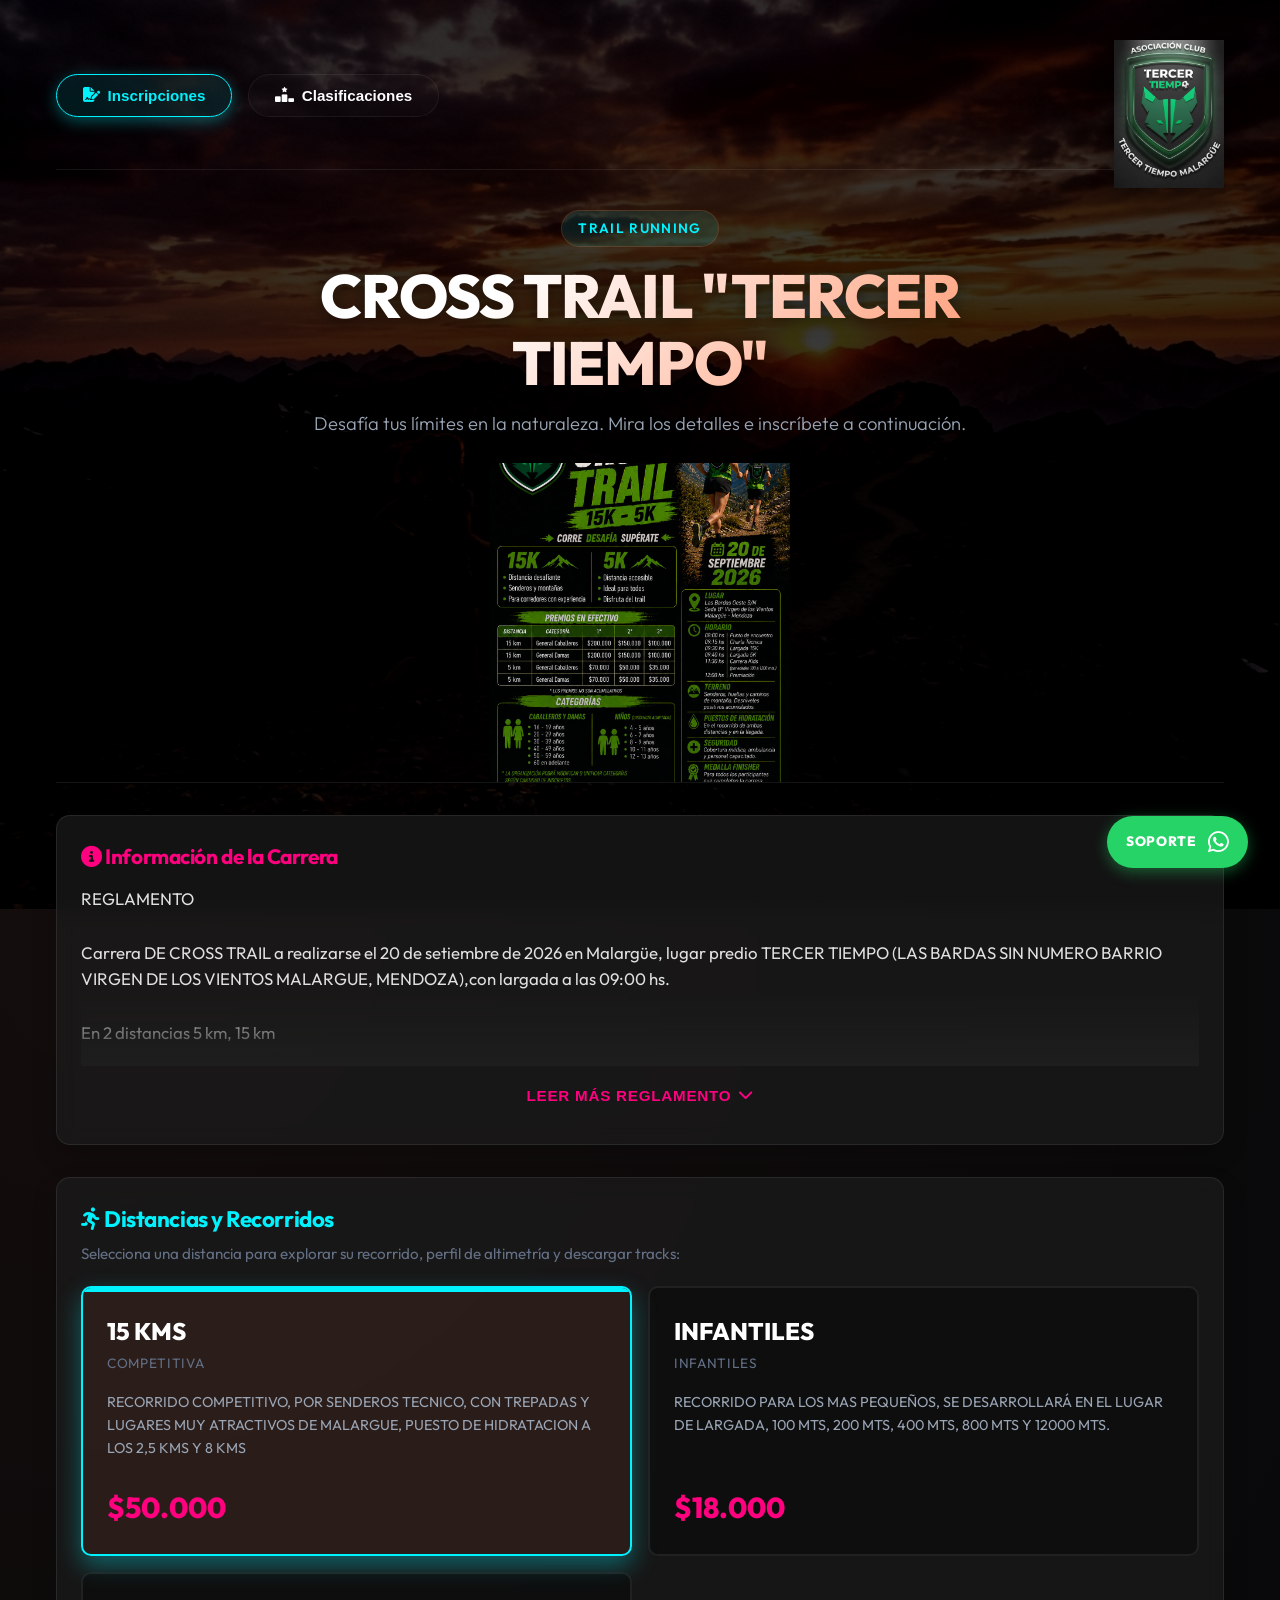
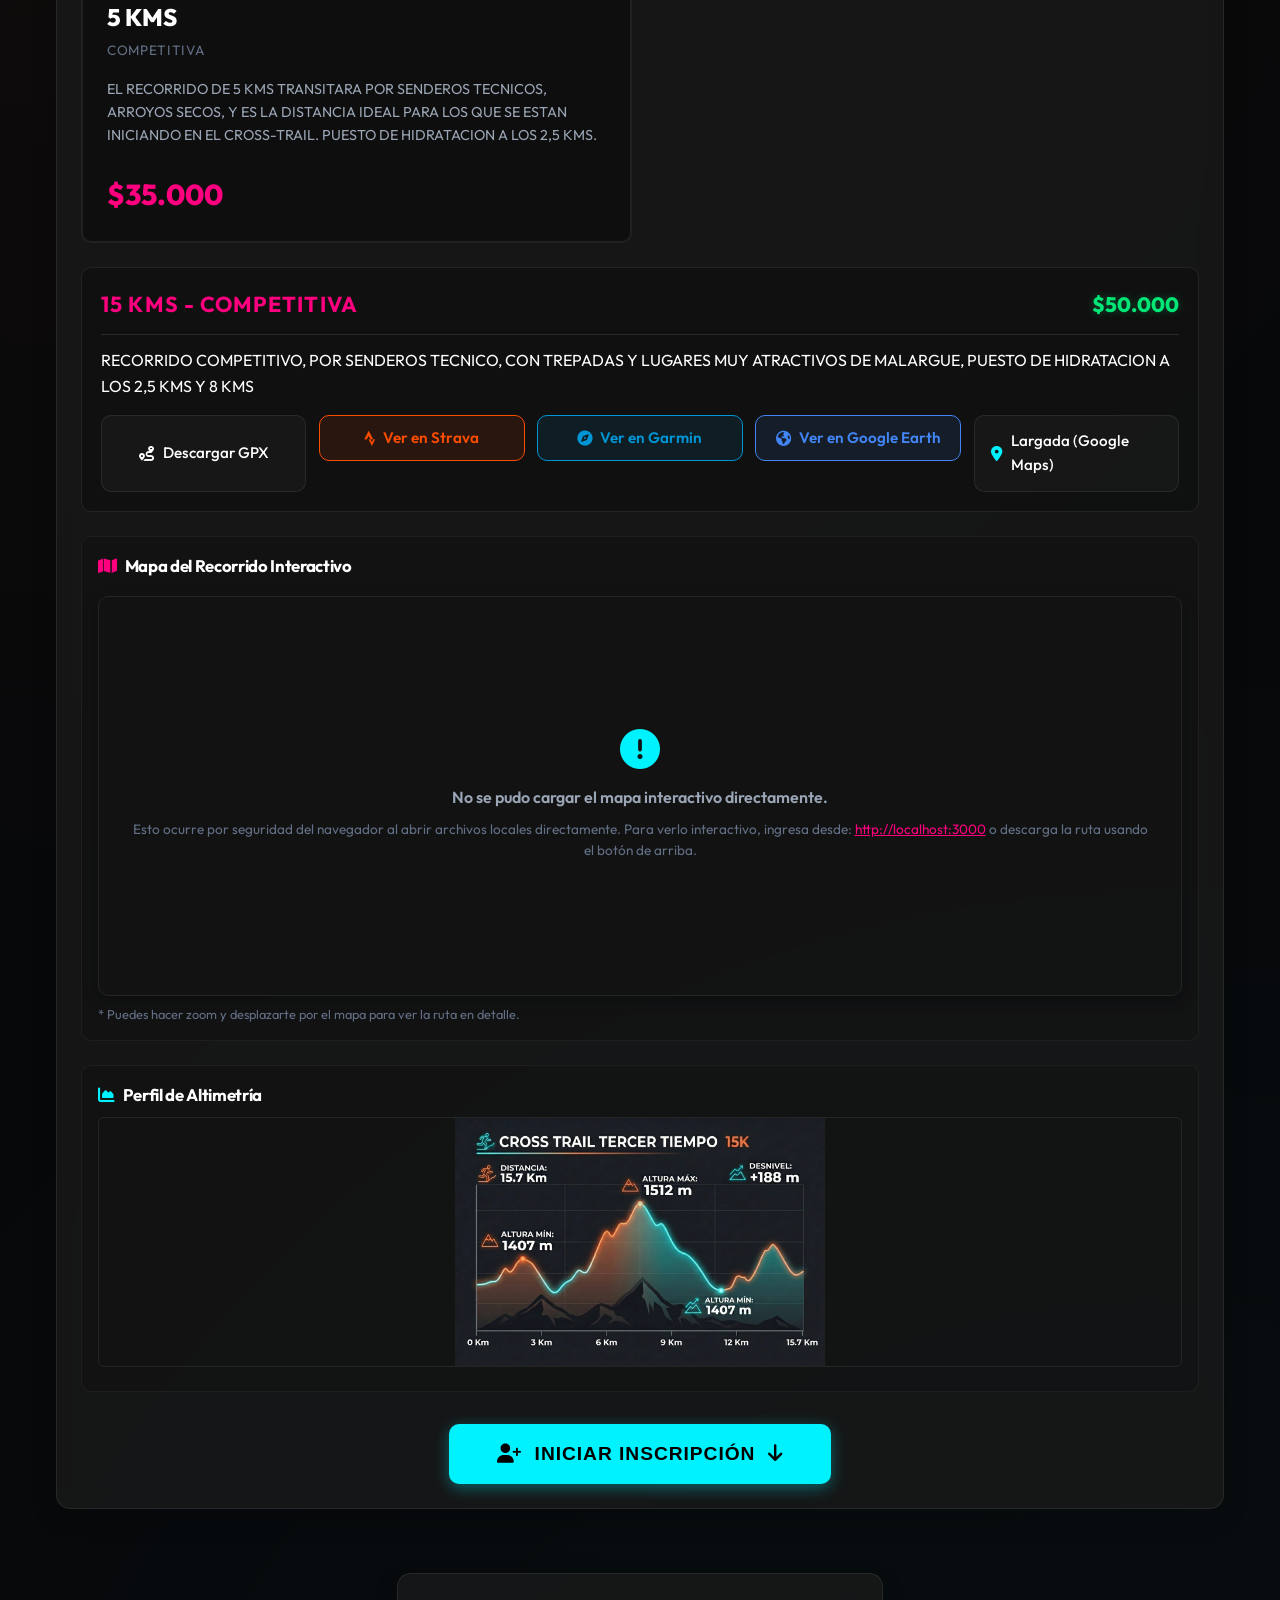
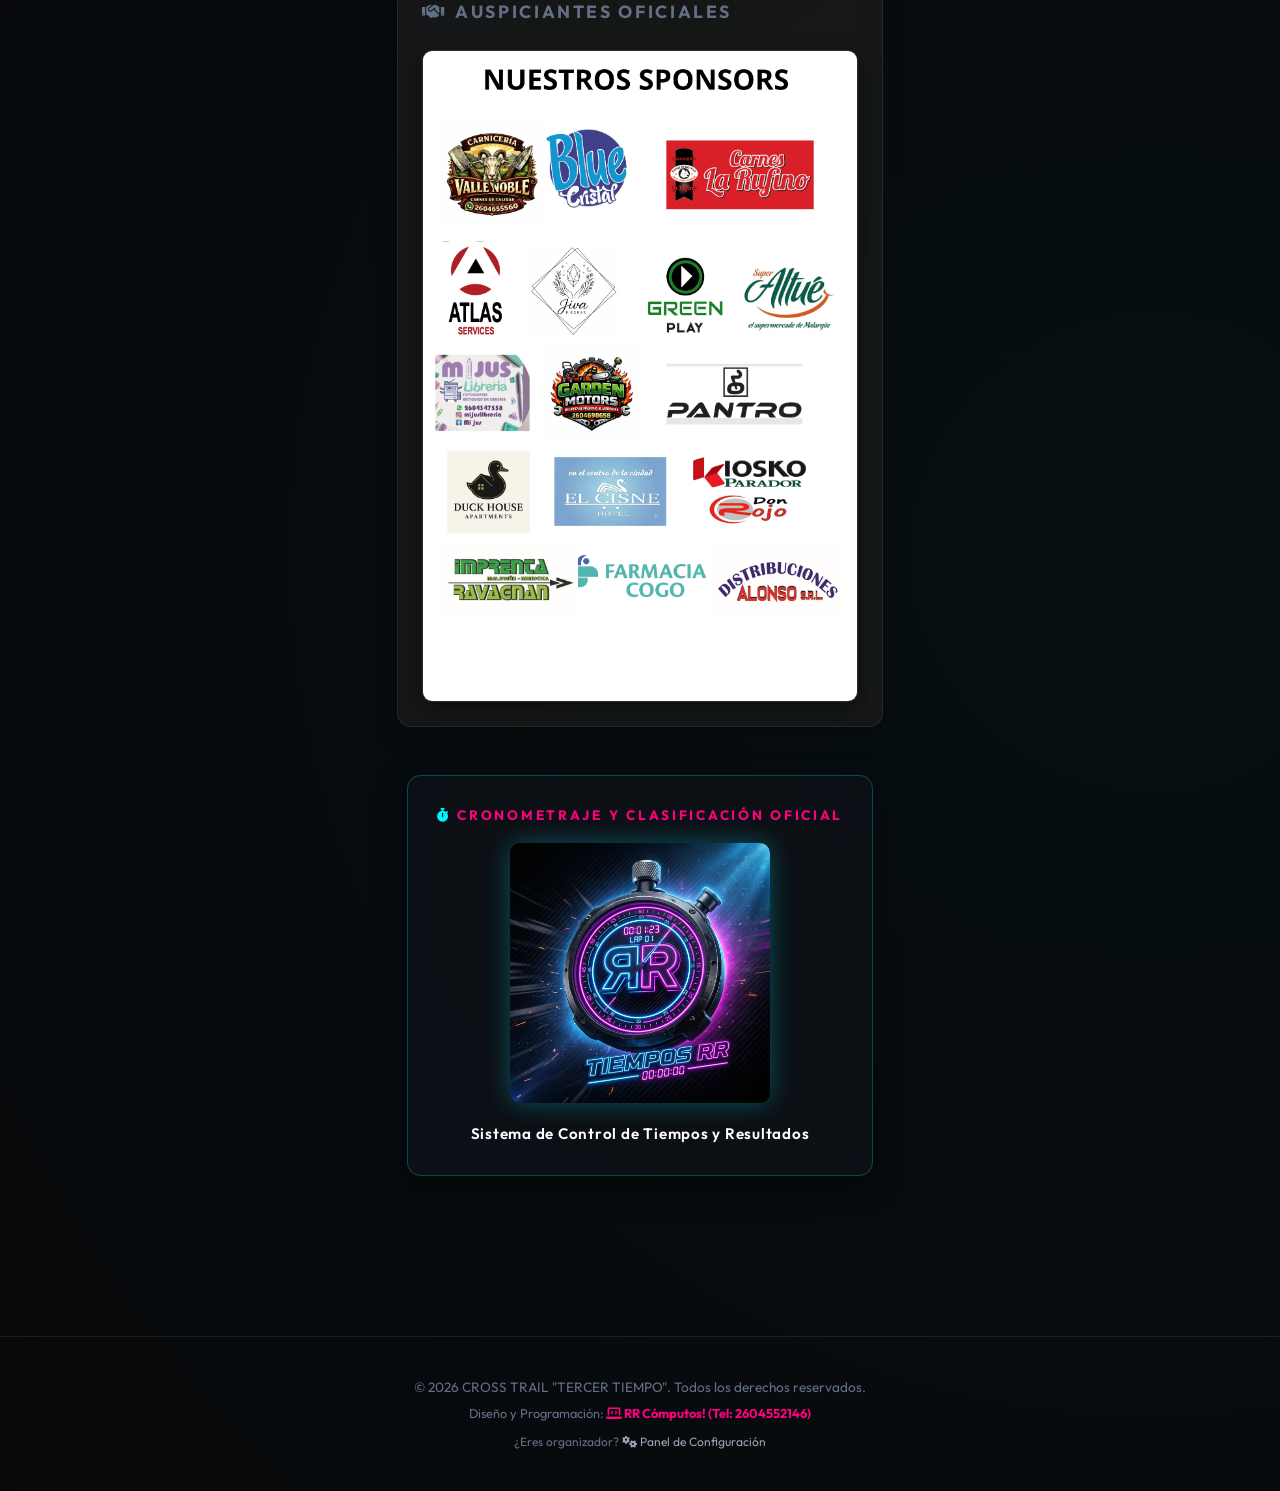
==== commit ebdd5bf9: "Add files via upload" ====
--- a/index.html
+++ b/index.html
@@ -5,7 +5,7 @@
     <meta name="viewport" content="width=device-width, initial-scale=1.0">
     <title>Inscripciones | Trail Running Portal</title>
     <meta name="description" content="Inscríbete a la carrera de trail de forma rápida y sencilla. Completa tus datos, selecciona tu distancia y asegura tu lugar.">
-    <link rel="stylesheet" href="./index.css?v=4.1">
+    <link rel="stylesheet" href="./index.css?v=4.2">
     <!-- PWA Manifest & Mobile Config -->
     <link rel="manifest" href="./manifest.json">
     <meta name="theme-color" content="#00f2fe">
@@ -329,7 +329,7 @@
                                         <span style="font-size: 0.85rem; color: var(--text-muted); display: block;">
                                             Elige una foto, captura de pantalla o PDF de tu transferencia
                                         </span>
-                                        <input type="file" id="comprobante" class="file-input" accept=".jpg,.jpeg,.png,.pdf,image/*" required>
+                                        <input type="file" id="comprobante" class="file-input" accept=".jpg,.jpeg,.png,.pdf,image/*">
                                     </div>
                                     
                                     <!-- File Preview Container cuando ya eligió archivo -->
@@ -352,7 +352,15 @@
                                     </div>
                                 </div>
 
-                                <div style="background: rgba(255, 255, 255, 0.03); border: 1px solid rgba(255, 255, 255, 0.08); border-radius: var(--radius-md); padding: 0.9rem; text-align: center; margin-top: 1rem;">
+                                <!-- BOTÓN DE CONFIRMAR INSCRIPCIÓN BIEN PEGADO AL COMPROBANTE -->
+                                <div style="margin-top: 1.2rem;">
+                                    <button type="submit" class="btn-submit" id="btn-submit" style="width: 100%; display: flex; align-items: center; justify-content: center; gap: 0.8rem; background: #25D366; box-shadow: 0 4px 20px rgba(37, 211, 102, 0.4); padding: 1.2rem; font-size: 1.15rem; border-radius: var(--radius-md); font-weight: 800; cursor: pointer; border: none; color: #fff; text-transform: uppercase; letter-spacing: 0.03em; transition: all 0.3s ease;">
+                                        <i class="fa-brands fa-whatsapp" style="font-size: 1.5rem;"></i>
+                                        <span>Confirmar Inscripción y Enviar WhatsApp</span>
+                                    </button>
+                                </div>
+
+                                <div style="background: rgba(255, 255, 255, 0.03); border: 1px solid rgba(255, 255, 255, 0.08); border-radius: var(--radius-md); padding: 0.8rem; text-align: center; margin-top: 0.8rem;">
                                     <span style="font-size: 0.85rem; color: var(--text-muted); display: flex; align-items: center; justify-content: center; gap: 0.5rem;">
                                         <i class="fa-solid fa-shield-halved" style="color: var(--accent-cyan);"></i> Tus datos y comprobante viajan encriptados y seguros
                                     </span>
@@ -362,17 +370,12 @@
                     </div>
 
                     <!-- Navigation Footer -->
-                    <div class="wizard-footer">
-                        <button type="button" class="btn-nav" id="btn-prev" disabled>
-                            <i class="fa-solid fa-arrow-left"></i> Anterior
+                    <div class="wizard-footer" style="margin-top: 1rem;">
+                        <button type="button" class="btn-nav" id="btn-prev" disabled style="padding: 0.8rem 1.5rem; font-size: 0.95rem;">
+                            <i class="fa-solid fa-arrow-left"></i> Modificar mis datos
                         </button>
                         <button type="button" class="btn-nav btn-submit" id="btn-next">
                             Siguiente <i class="fa-solid fa-arrow-right"></i>
-                        </button>
-                        <!-- Submit button initially hidden, replaces Next on Step 2 -->
-                        <button type="submit" class="btn-submit hidden" id="btn-submit" disabled style="display: inline-flex; align-items: center; justify-content: center; gap: 0.6rem; background: #25D366; box-shadow: 0 4px 15px rgba(37, 211, 102, 0.4);">
-                            <i class="fa-brands fa-whatsapp" style="font-size: 1.25rem;"></i>
-                            <span>Confirmar Inscripción y Enviar WhatsApp</span>
                         </button>
                     </div>
 
@@ -448,7 +451,7 @@
     </div>
 
     <!-- App JavaScript Configuration -->
-    <script src="./config.js?v=4.1"></script>
+    <script src="./config.js?v=4.2"></script>
     <script>
         (function() {
             const config = window.RACE_CONFIG;
@@ -507,7 +510,7 @@
     <script>
         if ('serviceWorker' in navigator) {
             window.addEventListener('load', () => {
-                navigator.serviceWorker.register('./sw.js?v=4.1')
+                navigator.serviceWorker.register('./sw.js?v=4.2')
                     .then(reg => {
                         console.log('Service Worker registrado para PWA con éxito:', reg.scope);
                         reg.update(); // Forzar verificación inmediata de nueva versión
@@ -526,6 +529,6 @@
             });
         }
     </script>
-    <script src="./app.js?v=4.1"></script>
+    <script src="./app.js?v=4.2"></script>
 </body>
 </html>
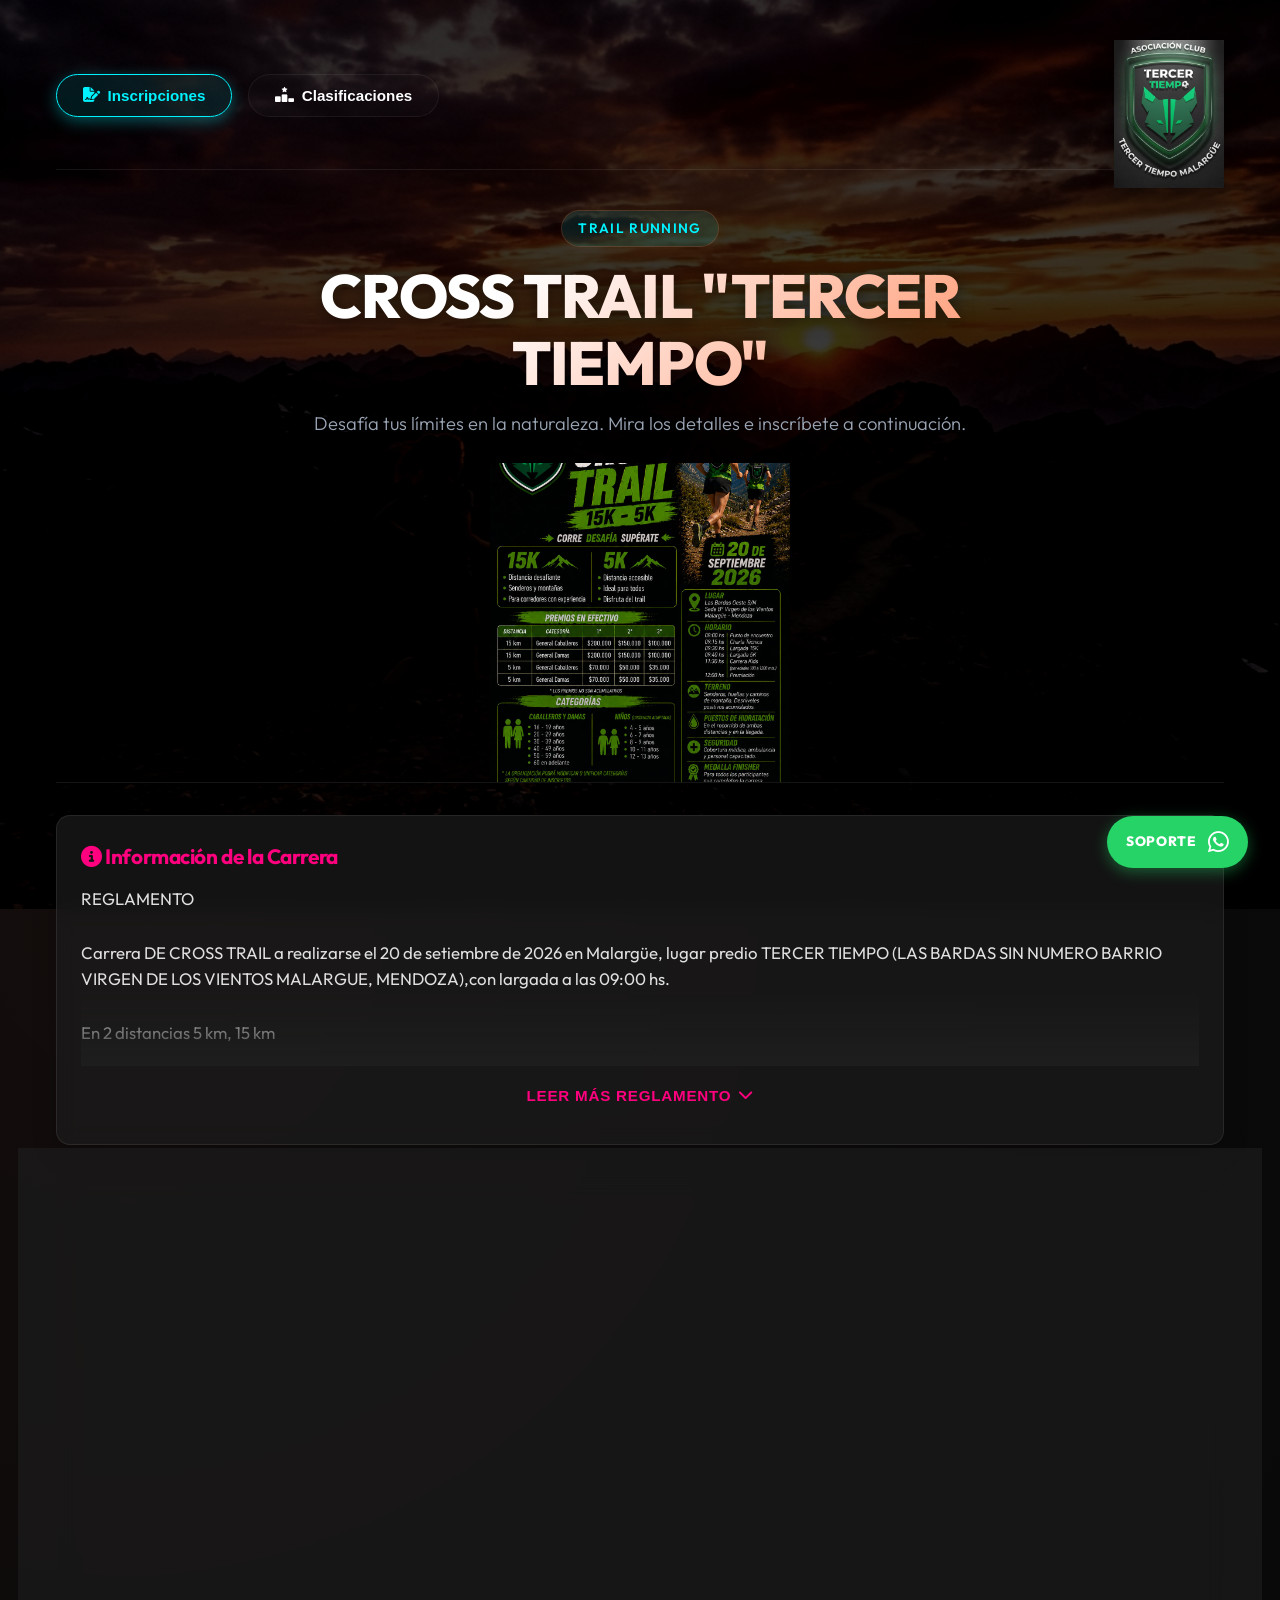
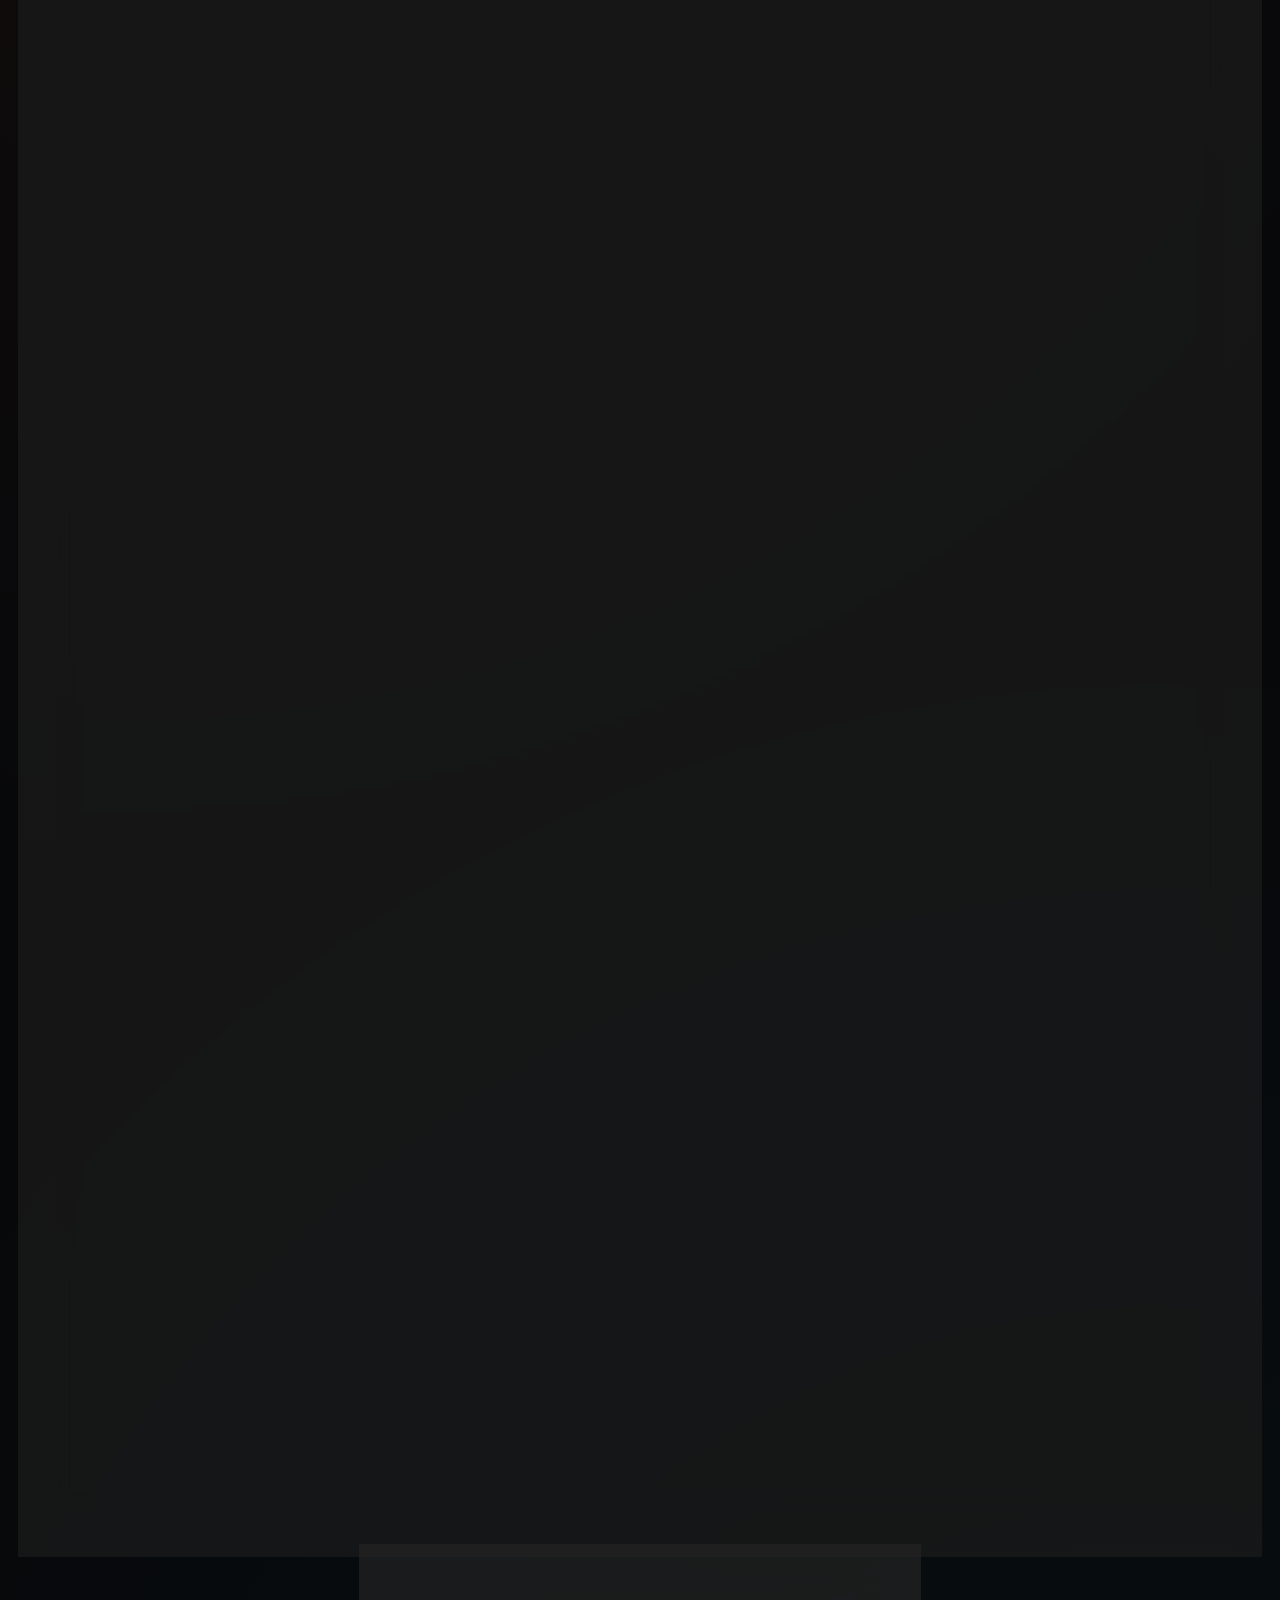
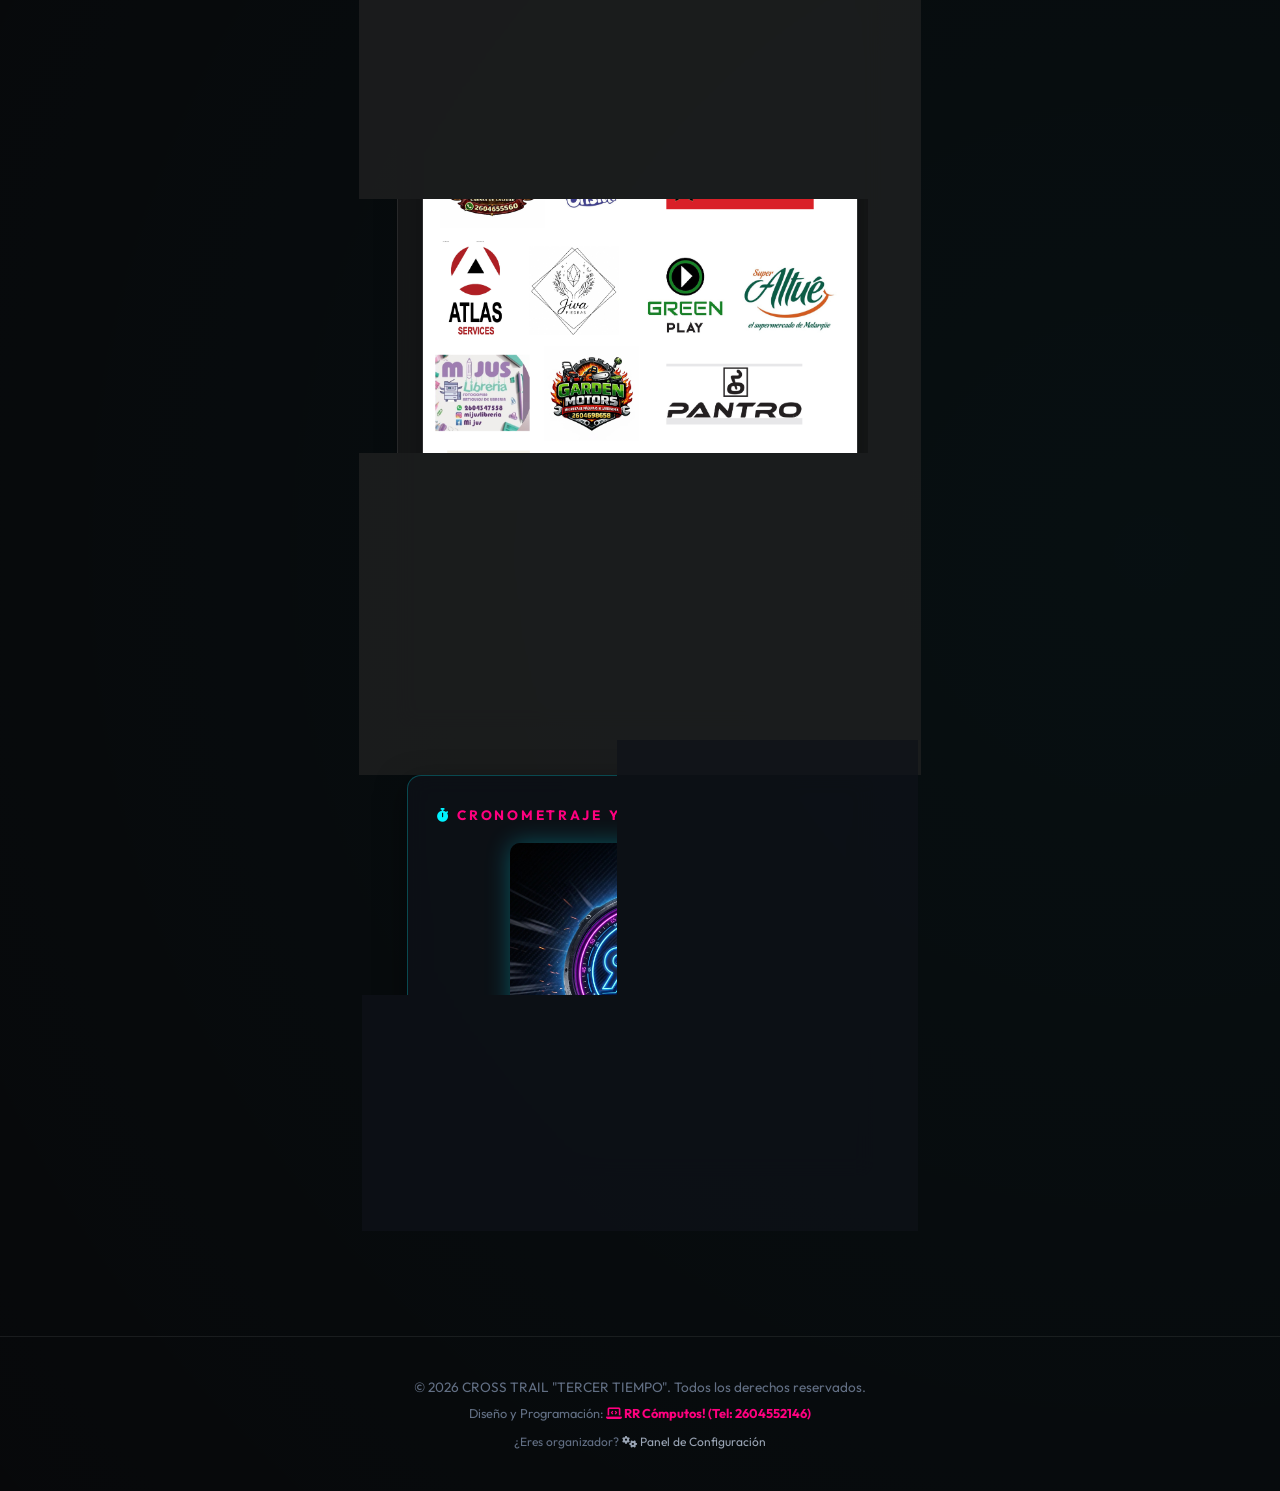
==== commit 19c8f3ef: "Add files via upload" ====
--- a/index.html
+++ b/index.html
@@ -5,7 +5,7 @@
     <meta name="viewport" content="width=device-width, initial-scale=1.0">
     <title>Inscripciones | Trail Running Portal</title>
     <meta name="description" content="Inscríbete a la carrera de trail de forma rápida y sencilla. Completa tus datos, selecciona tu distancia y asegura tu lugar.">
-    <link rel="stylesheet" href="./index.css?v=4.2">
+    <link rel="stylesheet" href="./index.css?v=4.3">
     <!-- PWA Manifest & Mobile Config -->
     <link rel="manifest" href="./manifest.json">
     <meta name="theme-color" content="#00f2fe">
@@ -319,7 +319,7 @@
                                     </label>
                                     
                                     <!-- Botón táctil grande y simple para subir comprobante -->
-                                    <div class="file-upload-box" id="file-dropzone" style="border: 2px dashed var(--accent-cyan); border-radius: var(--radius-lg); padding: 2.2rem 1.2rem; text-align: center; background: rgba(0, 242, 254, 0.04); cursor: pointer; transition: all 0.3s cubic-bezier(0.4, 0, 0.2, 1); box-shadow: 0 4px 20px rgba(0,0,0,0.2);">
+                                    <label for="comprobante" class="file-upload-box" id="file-dropzone" style="display: block; border: 2px dashed var(--accent-cyan); border-radius: var(--radius-lg); padding: 2.2rem 1.2rem; text-align: center; background: rgba(0, 242, 254, 0.04); cursor: pointer; transition: all 0.3s cubic-bezier(0.4, 0, 0.2, 1); box-shadow: 0 4px 20px rgba(0,0,0,0.2);">
                                         <div style="width: 64px; height: 64px; border-radius: 50%; background: rgba(0, 242, 254, 0.12); display: flex; align-items: center; justify-content: center; margin: 0 auto 1rem; border: 1.5px solid var(--accent-cyan);">
                                             <i class="fa-solid fa-camera" style="font-size: 1.8rem; color: var(--accent-cyan);"></i>
                                         </div>
@@ -329,15 +329,15 @@
                                         <span style="font-size: 0.85rem; color: var(--text-muted); display: block;">
                                             Elige una foto, captura de pantalla o PDF de tu transferencia
                                         </span>
-                                        <input type="file" id="comprobante" class="file-input" accept=".jpg,.jpeg,.png,.pdf,image/*">
-                                    </div>
+                                    </label>
+                                    <input type="file" id="comprobante" class="file-input" accept="image/*,application/pdf,.jpg,.jpeg,.png,.webp,.pdf,.heic" style="display: none;">
                                     
                                     <!-- File Preview Container cuando ya eligió archivo -->
                                     <div id="file-preview-container" class="file-preview hidden" style="background: rgba(0, 230, 118, 0.08); border: 2px solid #00e676; padding: 1.2rem; border-radius: var(--radius-lg); box-shadow: 0 0 20px rgba(0, 230, 118, 0.2); margin-top: 0.5rem;">
                                         <div style="display: flex; align-items: center; justify-content: space-between; gap: 1rem;">
                                             <div style="display: flex; align-items: center; gap: 0.8rem; text-align: left; overflow: hidden;">
                                                 <div style="width: 44px; height: 44px; border-radius: 50%; background: rgba(0, 230, 118, 0.2); display: flex; align-items: center; justify-content: center; flex-shrink: 0;">
-                                                    <i class="fa-solid fa-check" style="color: #00e676; font-size: 1.3rem;"></i>
+                                                    <i id="preview-icon" class="fa-solid fa-check" style="color: #00e676; font-size: 1.3rem;"></i>
                                                 </div>
                                                 <div style="overflow: hidden;">
                                                     <div style="font-weight: 800; color: #00e676; font-size: 0.95rem;">¡Comprobante cargado con éxito!</div>
@@ -451,7 +451,7 @@
     </div>
 
     <!-- App JavaScript Configuration -->
-    <script src="./config.js?v=4.2"></script>
+    <script src="./config.js?v=4.3"></script>
     <script>
         (function() {
             const config = window.RACE_CONFIG;
@@ -510,7 +510,7 @@
     <script>
         if ('serviceWorker' in navigator) {
             window.addEventListener('load', () => {
-                navigator.serviceWorker.register('./sw.js?v=4.2')
+                navigator.serviceWorker.register('./sw.js?v=4.3')
                     .then(reg => {
                         console.log('Service Worker registrado para PWA con éxito:', reg.scope);
                         reg.update(); // Forzar verificación inmediata de nueva versión
@@ -529,6 +529,6 @@
             });
         }
     </script>
-    <script src="./app.js?v=4.2"></script>
+    <script src="./app.js?v=4.3"></script>
 </body>
 </html>
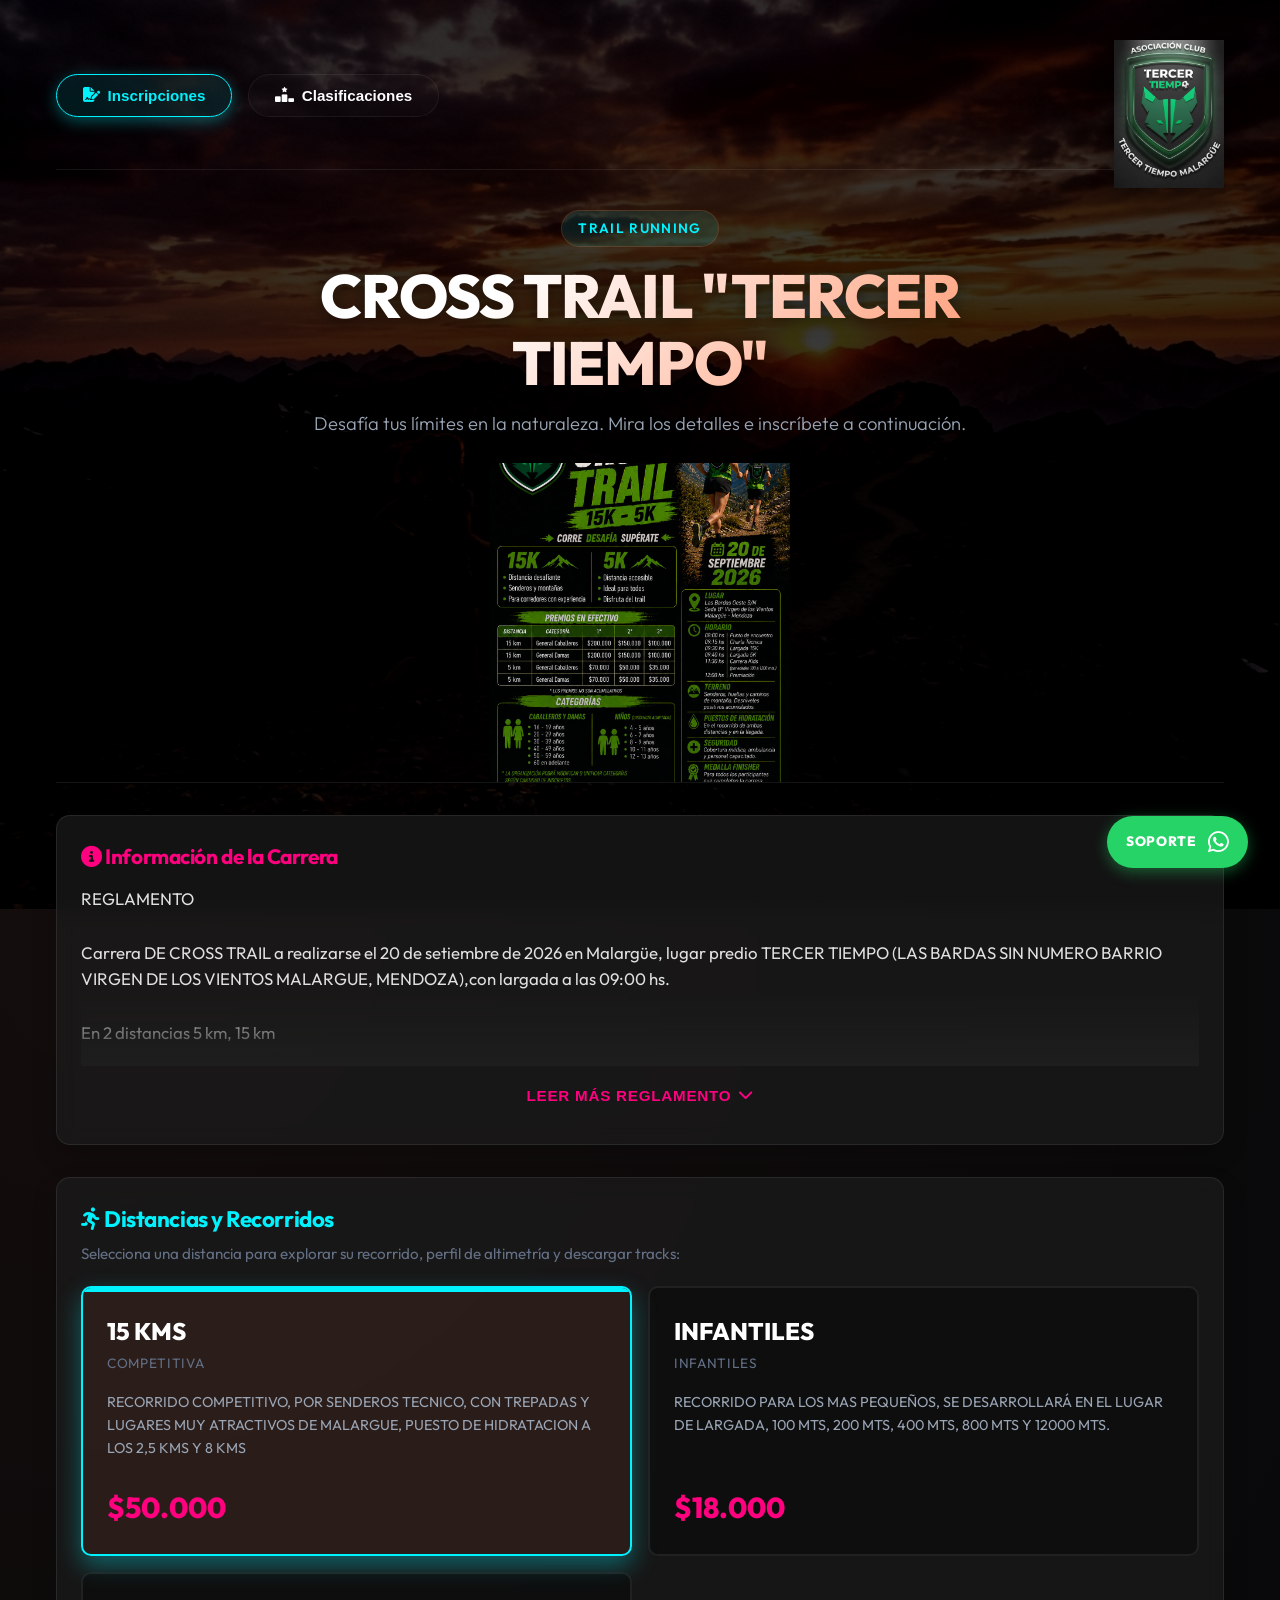
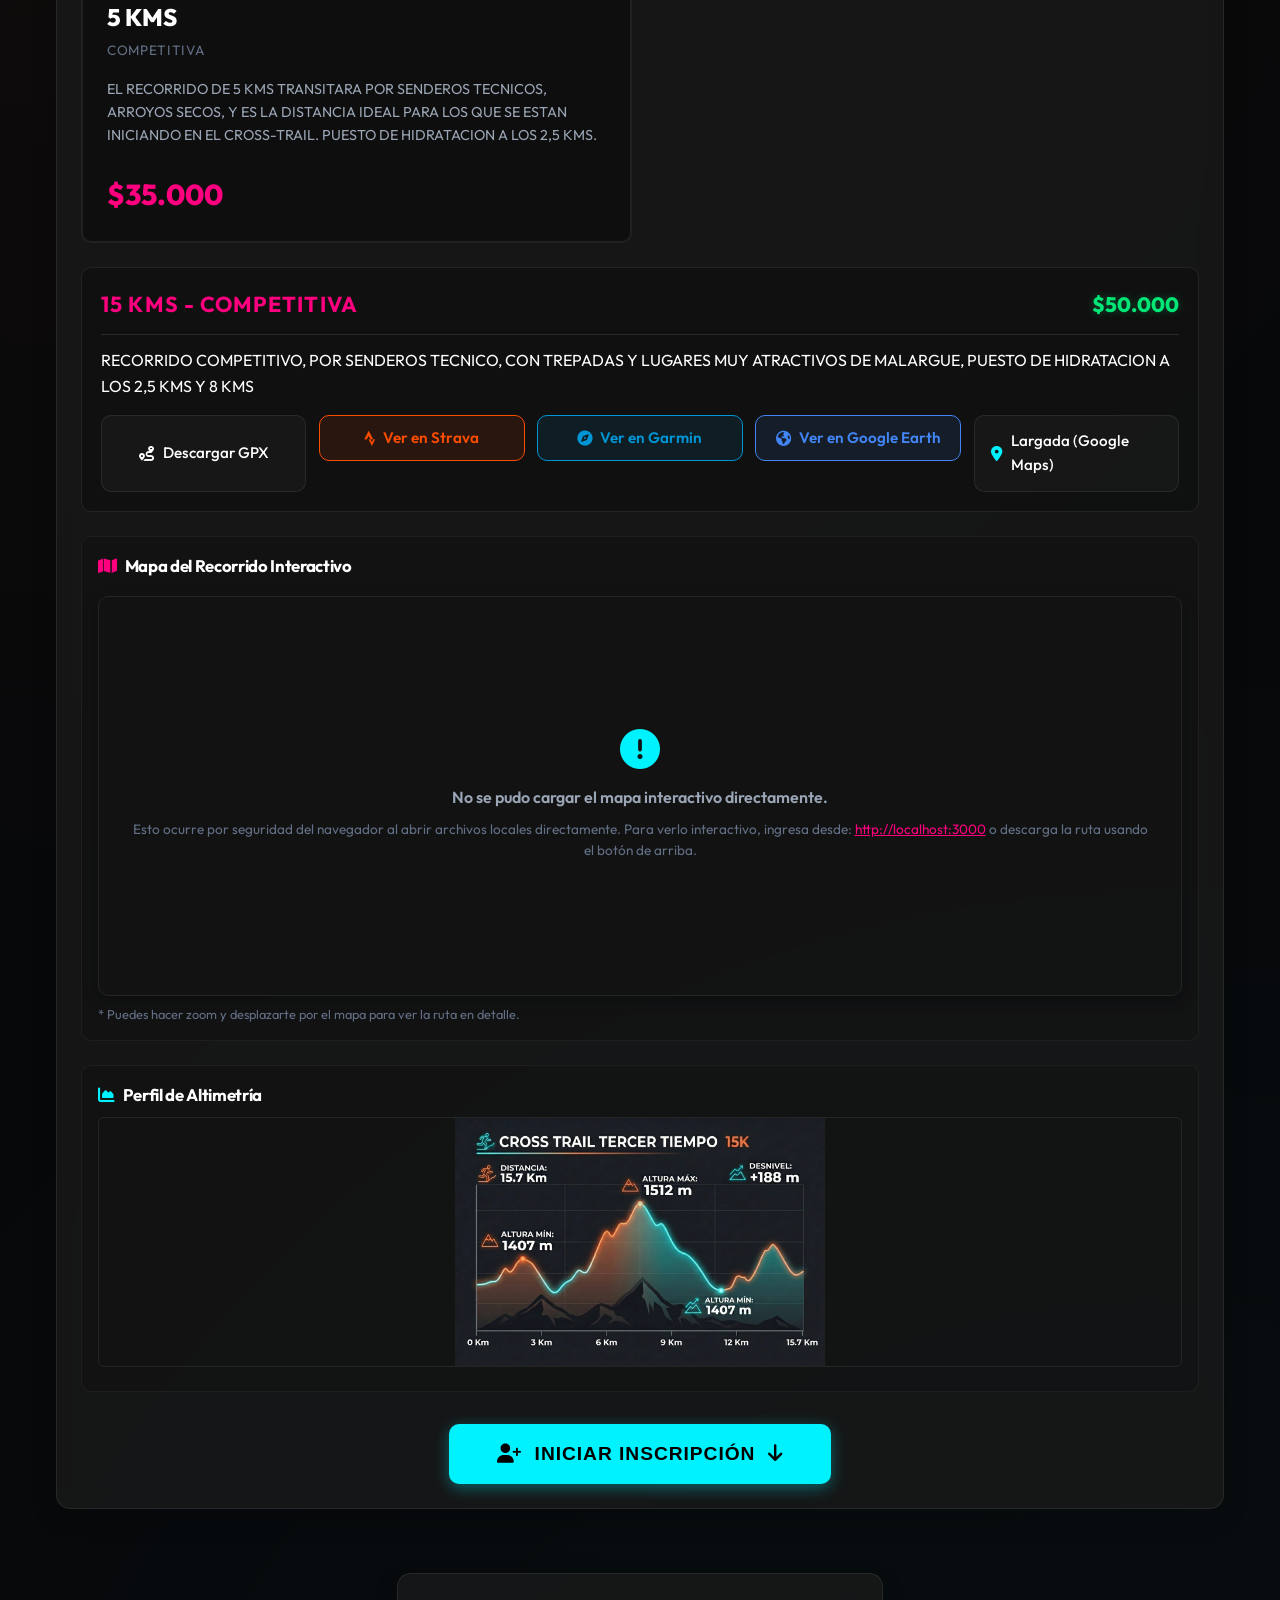
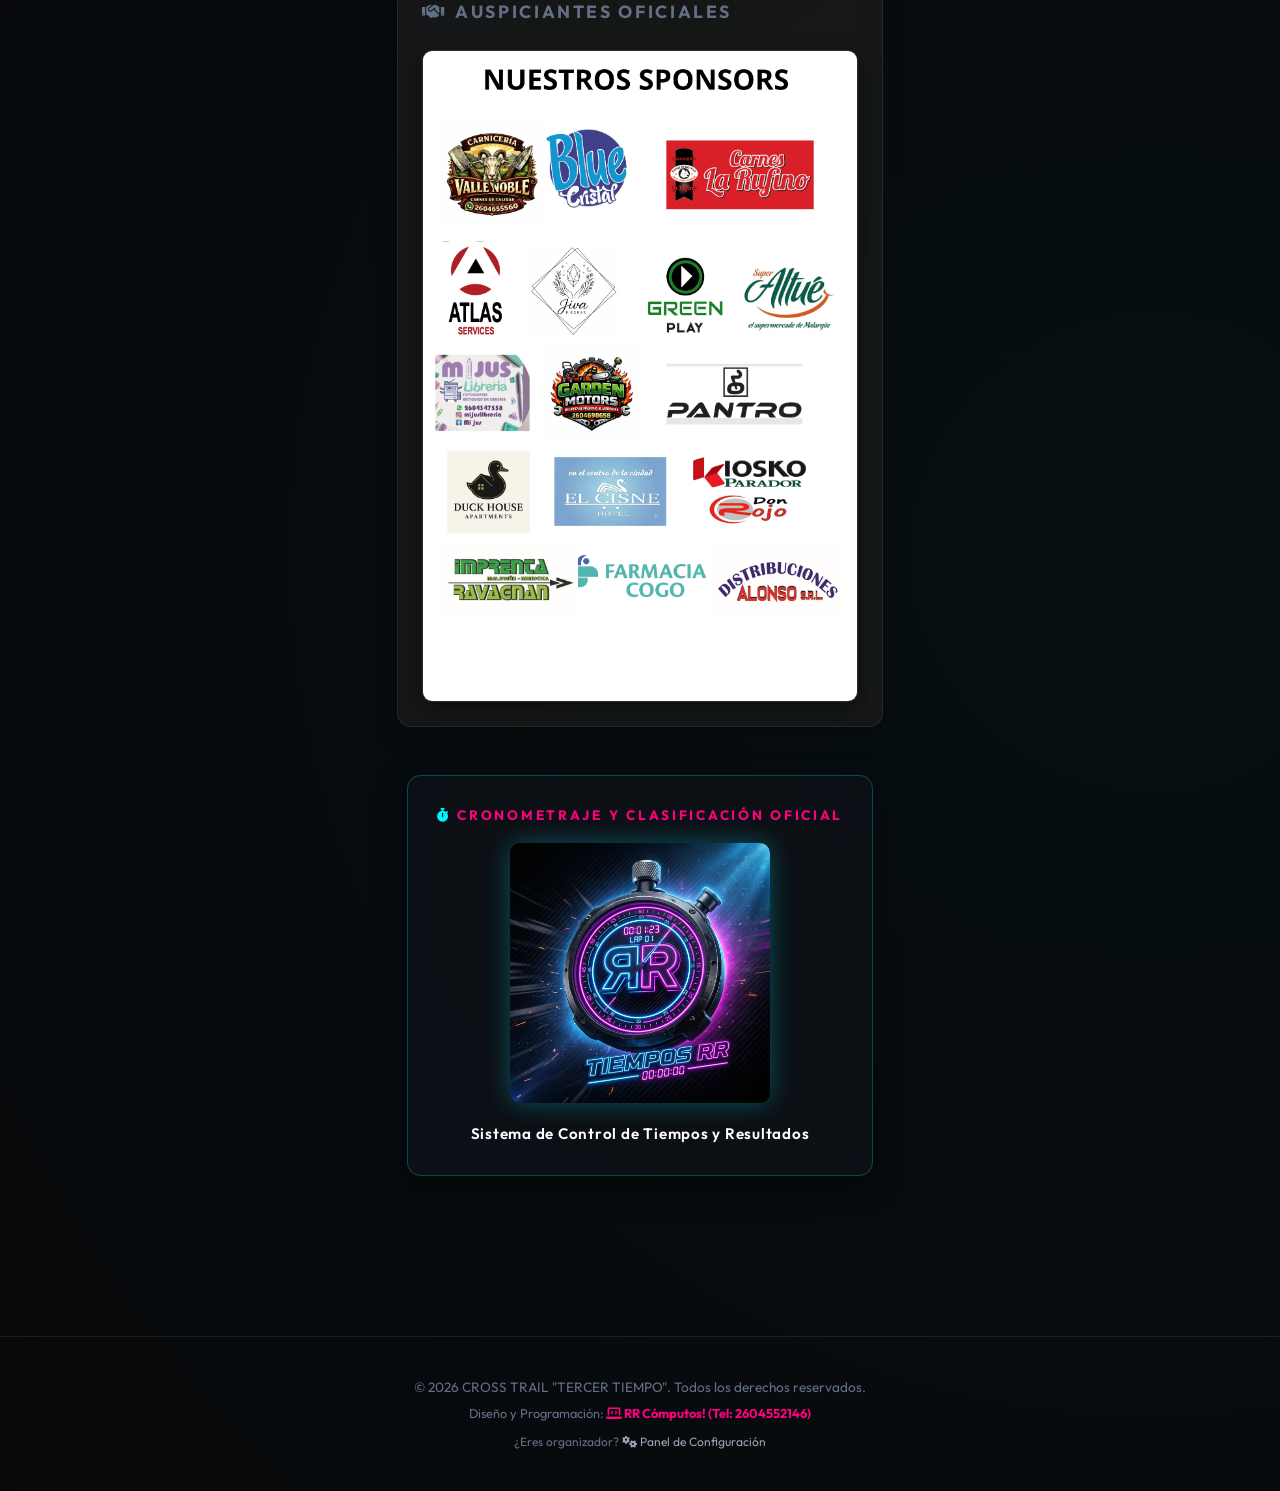
==== commit 04379f42: "Add files via upload" ====
--- a/index.html
+++ b/index.html
@@ -5,7 +5,7 @@
     <meta name="viewport" content="width=device-width, initial-scale=1.0">
     <title>Inscripciones | Trail Running Portal</title>
     <meta name="description" content="Inscríbete a la carrera de trail de forma rápida y sencilla. Completa tus datos, selecciona tu distancia y asegura tu lugar.">
-    <link rel="stylesheet" href="./index.css?v=4.3">
+    <link rel="stylesheet" href="./index.css?v=4.4">
     <!-- PWA Manifest & Mobile Config -->
     <link rel="manifest" href="./manifest.json">
     <meta name="theme-color" content="#00f2fe">
@@ -206,14 +206,26 @@
                             </div>
                             <div class="input-group">
                                 <label for="fecha_nacimiento">Fecha de Nacimiento <span class="requirement">*</span></label>
-                                <div class="date-input-container" style="display: flex; align-items: center; gap: 0.4rem;">
-                                    <input type="text" id="birth_day" placeholder="DD" maxlength="2" style="width: 55px; text-align: center; font-size: 1.05rem; font-weight: 700; padding: 0.7rem 0.4rem;" required title="Día (2 dígitos)">
-                                    <span style="font-weight: 700; color: var(--text-muted); font-size: 1.2rem; user-select: none;">/</span>
-                                    <input type="text" id="birth_month" placeholder="MM" maxlength="2" style="width: 55px; text-align: center; font-size: 1.05rem; font-weight: 700; padding: 0.7rem 0.4rem;" required title="Mes (2 dígitos)">
-                                    <span style="font-weight: 700; color: var(--text-muted); font-size: 1.2rem; user-select: none;">/</span>
-                                    <input type="text" id="birth_year" placeholder="AAAA" maxlength="4" style="width: 75px; text-align: center; font-size: 1.05rem; font-weight: 700; padding: 0.7rem 0.4rem;" required title="Año (4 dígitos)">
-                                    
+                                <div class="date-input-container" style="display: flex; align-items: flex-end; gap: 0.5rem; flex-wrap: wrap;">
+                                    <div style="display: flex; flex-direction: column; align-items: center;">
+                                        <span style="font-size: 0.72rem; color: var(--accent-cyan); font-weight: 700; margin-bottom: 0.25rem; letter-spacing: 0.03em;">DÍA</span>
+                                        <input type="tel" id="birth_day" placeholder="Ej: 05" maxlength="2" inputmode="numeric" style="width: 65px; text-align: center; font-size: 1.1rem; font-weight: 700; padding: 0.7rem 0.3rem;" required title="Día (ej: 05 o 21)">
+                                    </div>
+                                    <span style="font-weight: 700; color: var(--text-muted); font-size: 1.4rem; padding-bottom: 0.6rem; user-select: none;">/</span>
+                                    <div style="display: flex; flex-direction: column; align-items: center;">
+                                        <span style="font-size: 0.72rem; color: var(--accent-cyan); font-weight: 700; margin-bottom: 0.25rem; letter-spacing: 0.03em;">MES</span>
+                                        <input type="tel" id="birth_month" placeholder="Ej: 08" maxlength="2" inputmode="numeric" style="width: 65px; text-align: center; font-size: 1.1rem; font-weight: 700; padding: 0.7rem 0.3rem;" required title="Mes (ej: 01 o 11)">
+                                    </div>
+                                    <span style="font-weight: 700; color: var(--text-muted); font-size: 1.4rem; padding-bottom: 0.6rem; user-select: none;">/</span>
+                                    <div style="display: flex; flex-direction: column; align-items: center;">
+                                        <span style="font-size: 0.72rem; color: var(--accent-cyan); font-weight: 700; margin-bottom: 0.25rem; letter-spacing: 0.03em;">AÑO (4 dígitos)</span>
+                                        <input type="tel" id="birth_year" placeholder="Ej: 1995" maxlength="4" inputmode="numeric" style="width: 105px; text-align: center; font-size: 1.1rem; font-weight: 700; padding: 0.7rem 0.3rem;" required title="Año de 4 números (ej: 1992 o 2015)">
+                                    </div>
                                     <input type="hidden" id="fecha_nacimiento" name="fecha_nacimiento" required>
+                                </div>
+                                <div style="font-size: 0.8rem; color: var(--text-muted); margin-top: 0.5rem; line-height: 1.4; background: rgba(0, 242, 254, 0.05); padding: 0.45rem 0.7rem; border-radius: var(--radius-sm); border: 1px dashed rgba(0, 242, 254, 0.2);">
+                                    <i class="fa-solid fa-circle-info" style="color: var(--accent-cyan); margin-right: 0.3rem;"></i>
+                                    Escribe el año completo de 4 cifras (ejemplo: <strong>05 / 01 / 1995</strong> o <strong>12 / 07 / 2014</strong>).
                                 </div>
                             </div>
                             <div class="input-group">
@@ -236,12 +248,21 @@
                                 <label for="talle_remera">Talle de Remera <span class="requirement">*</span></label>
                                 <select id="talle_remera" name="talle_remera" required>
                                     <option value="" disabled selected>Selecciona tu talle...</option>
-                                    <option value="XS">XS</option>
-                                    <option value="S">S</option>
-                                    <option value="M">M</option>
-                                    <option value="L">L</option>
-                                    <option value="XL">XL</option>
-                                    <option value="XXL">XXL</option>
+                                    <optgroup label="🧒 Talles Niños">
+                                        <option value="Talle 6 (Niños)">Talle 6 (Niños)</option>
+                                        <option value="Talle 8 (Niños)">Talle 8 (Niños)</option>
+                                        <option value="Talle 10 (Niños)">Talle 10 (Niños)</option>
+                                        <option value="Talle 12 (Niños)">Talle 12 (Niños)</option>
+                                        <option value="Talle 14 (Niños)">Talle 14 (Niños)</option>
+                                    </optgroup>
+                                    <optgroup label="🏃 Talles Adultos">
+                                        <option value="XS">XS</option>
+                                        <option value="S">S</option>
+                                        <option value="M">M</option>
+                                        <option value="L">L</option>
+                                        <option value="XL">XL</option>
+                                        <option value="XXL">XXL</option>
+                                    </optgroup>
                                 </select>
 
                                 <!-- Tshirt preview directly inside the talle selector cell -->
@@ -451,7 +472,7 @@
     </div>
 
     <!-- App JavaScript Configuration -->
-    <script src="./config.js?v=4.3"></script>
+    <script src="./config.js?v=4.4"></script>
     <script>
         (function() {
             const config = window.RACE_CONFIG;
@@ -510,7 +531,7 @@
     <script>
         if ('serviceWorker' in navigator) {
             window.addEventListener('load', () => {
-                navigator.serviceWorker.register('./sw.js?v=4.3')
+                navigator.serviceWorker.register('./sw.js?v=4.4')
                     .then(reg => {
                         console.log('Service Worker registrado para PWA con éxito:', reg.scope);
                         reg.update(); // Forzar verificación inmediata de nueva versión
@@ -529,6 +550,6 @@
             });
         }
     </script>
-    <script src="./app.js?v=4.3"></script>
+    <script src="./app.js?v=4.4"></script>
 </body>
 </html>
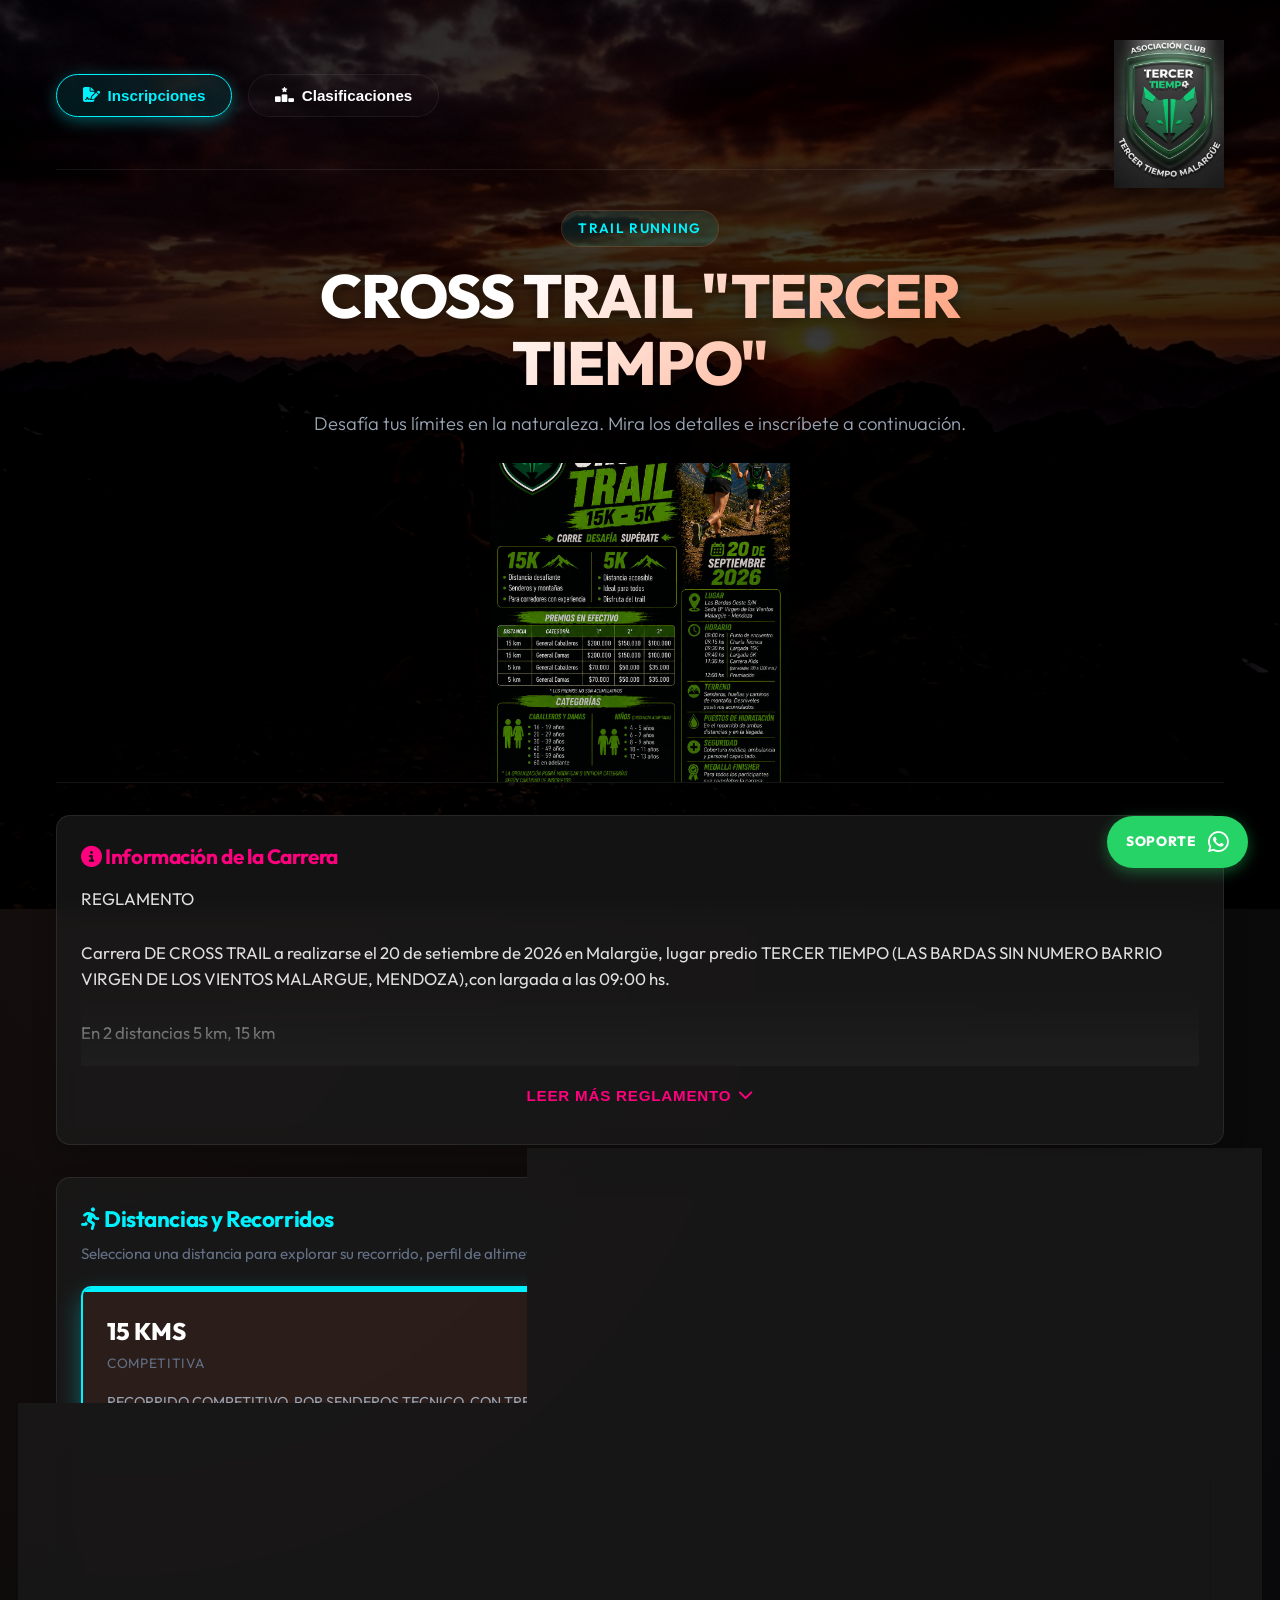
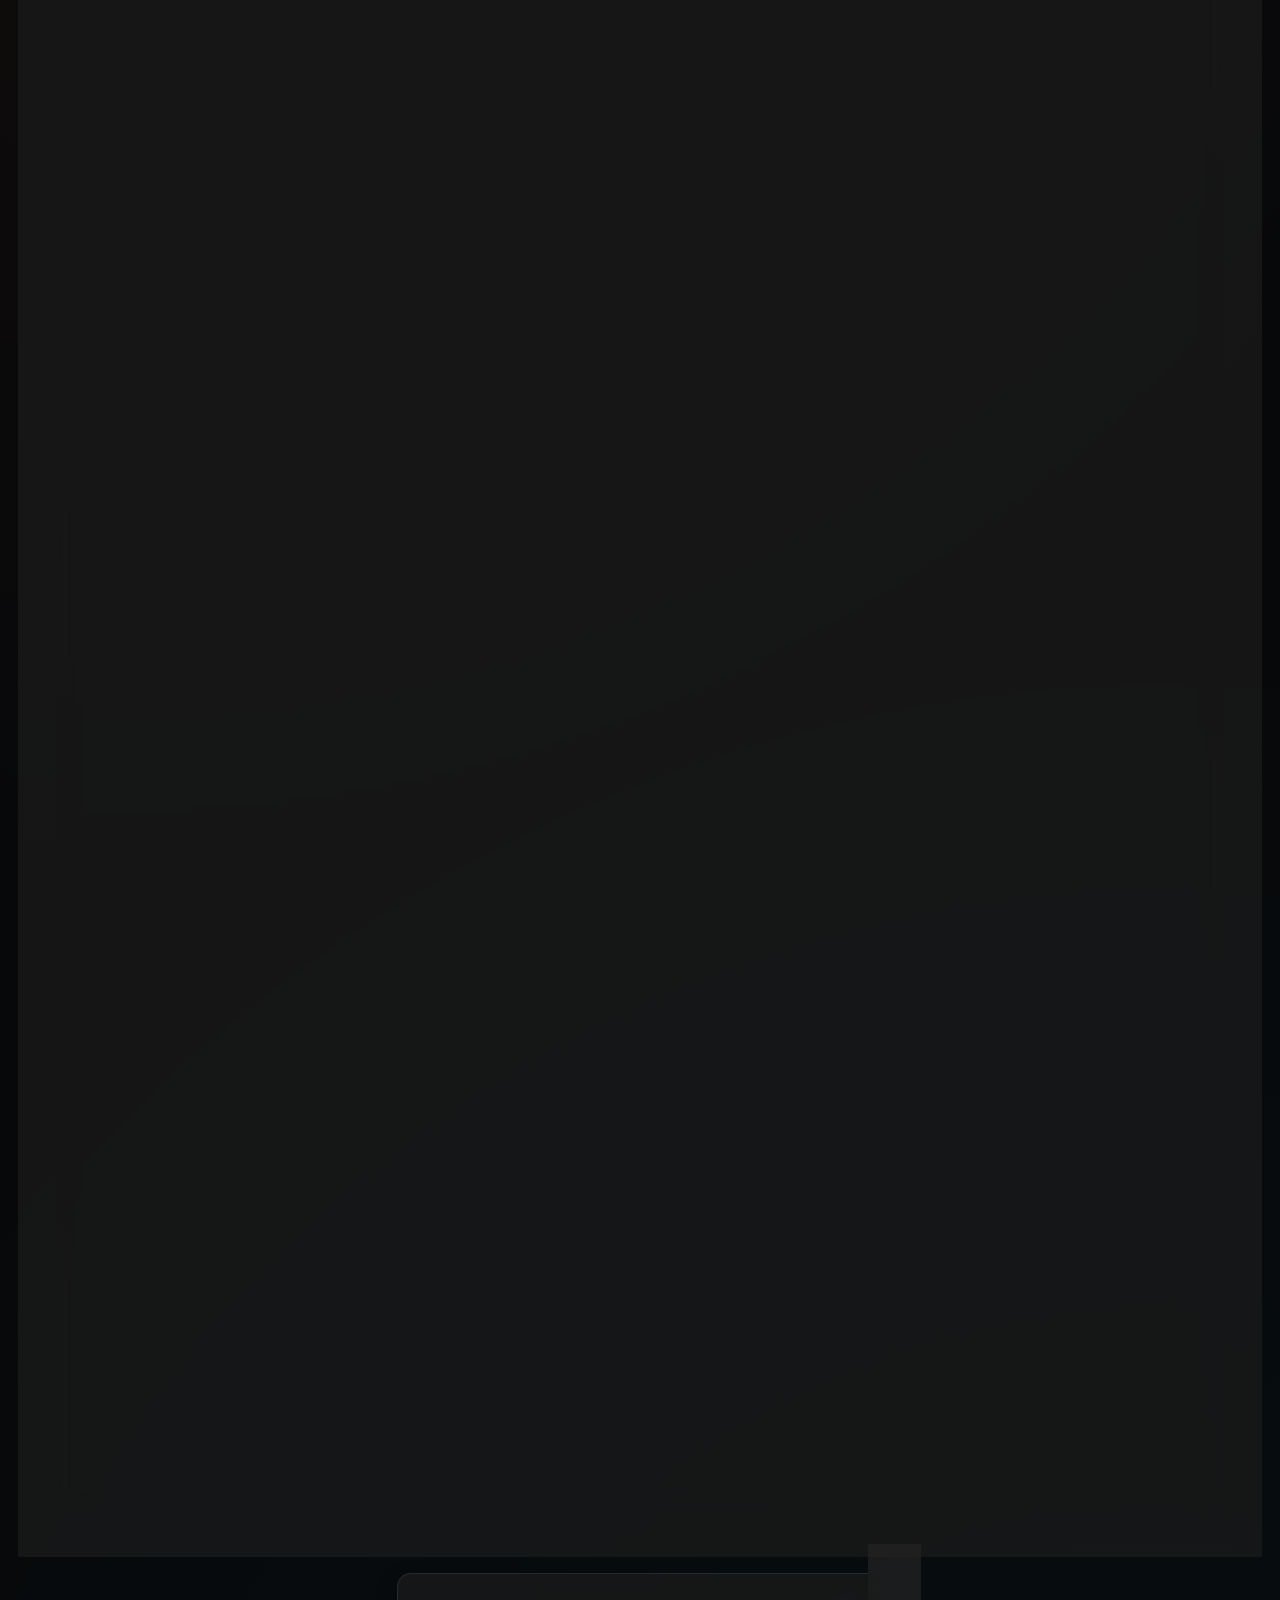
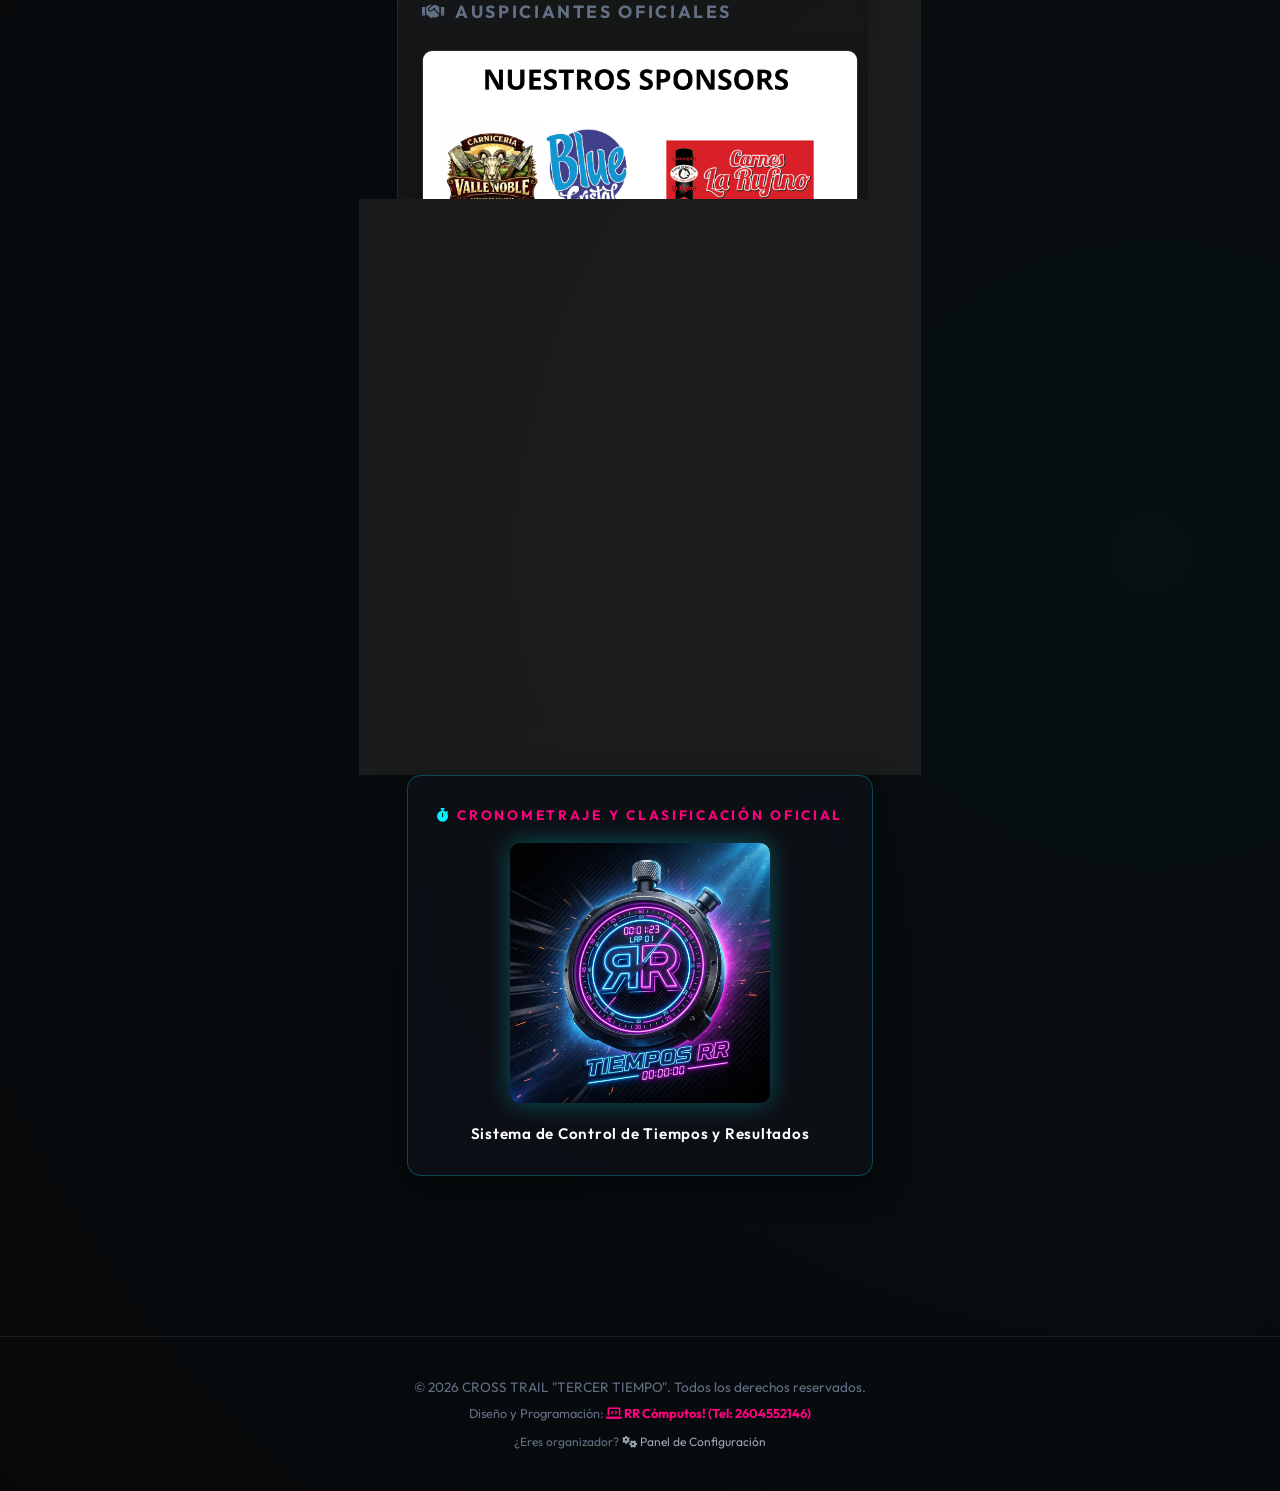
==== commit 4ec0a437: "Add files via upload" ====
--- a/index.html
+++ b/index.html
@@ -5,7 +5,7 @@
     <meta name="viewport" content="width=device-width, initial-scale=1.0">
     <title>Inscripciones | Trail Running Portal</title>
     <meta name="description" content="Inscríbete a la carrera de trail de forma rápida y sencilla. Completa tus datos, selecciona tu distancia y asegura tu lugar.">
-    <link rel="stylesheet" href="./index.css?v=4.4">
+    <link rel="stylesheet" href="./index.css?v=4.5">
     <!-- PWA Manifest & Mobile Config -->
     <link rel="manifest" href="./manifest.json">
     <meta name="theme-color" content="#00f2fe">
@@ -230,10 +230,10 @@
                             </div>
                             <div class="input-group">
                                 <label for="genero">Género <span class="requirement">*</span></label>
-                                <select id="genero" name="genero" required autocomplete="sex">
-                                    <option value="" disabled selected>Selecciona tu género...</option>
-                                    <option value="Femenino">Femenino (Damas)</option>
-                                    <option value="Masculino">Masculino (Caballeros)</option>
+                                <select id="genero" name="genero" required autocomplete="sex" style="background-color: #0f1219; color: #ffffff;">
+                                    <option value="" disabled selected style="background-color: #0f1219; color: #9aa5b5;">Selecciona tu género...</option>
+                                    <option value="Femenino" style="background-color: #151a26; color: #ffffff;">Femenino (Damas)</option>
+                                    <option value="Masculino" style="background-color: #151a26; color: #ffffff;">Masculino (Caballeros)</option>
                                 </select>
                             </div>
                             <div class="input-group">
@@ -246,23 +246,21 @@
                             </div>
                             <div class="input-group">
                                 <label for="talle_remera">Talle de Remera <span class="requirement">*</span></label>
-                                <select id="talle_remera" name="talle_remera" required>
-                                    <option value="" disabled selected>Selecciona tu talle...</option>
-                                    <optgroup label="🧒 Talles Niños">
-                                        <option value="Talle 6 (Niños)">Talle 6 (Niños)</option>
-                                        <option value="Talle 8 (Niños)">Talle 8 (Niños)</option>
-                                        <option value="Talle 10 (Niños)">Talle 10 (Niños)</option>
-                                        <option value="Talle 12 (Niños)">Talle 12 (Niños)</option>
-                                        <option value="Talle 14 (Niños)">Talle 14 (Niños)</option>
-                                    </optgroup>
-                                    <optgroup label="🏃 Talles Adultos">
-                                        <option value="XS">XS</option>
-                                        <option value="S">S</option>
-                                        <option value="M">M</option>
-                                        <option value="L">L</option>
-                                        <option value="XL">XL</option>
-                                        <option value="XXL">XXL</option>
-                                    </optgroup>
+                                <select id="talle_remera" name="talle_remera" required style="background-color: #0f1219; color: #ffffff;">
+                                    <option value="" disabled selected style="background-color: #0f1219; color: #9aa5b5;">Selecciona tu talle...</option>
+                                    <option value="" disabled style="background-color: #060911; color: #00f2fe; font-weight: 800;">── 🧒 TALLES NIÑOS ──</option>
+                                    <option value="Talle 6 (Niños)" style="background-color: #151a26; color: #ffffff;">Talle 6 (Niños)</option>
+                                    <option value="Talle 8 (Niños)" style="background-color: #151a26; color: #ffffff;">Talle 8 (Niños)</option>
+                                    <option value="Talle 10 (Niños)" style="background-color: #151a26; color: #ffffff;">Talle 10 (Niños)</option>
+                                    <option value="Talle 12 (Niños)" style="background-color: #151a26; color: #ffffff;">Talle 12 (Niños)</option>
+                                    <option value="Talle 14 (Niños)" style="background-color: #151a26; color: #ffffff;">Talle 14 (Niños)</option>
+                                    <option value="" disabled style="background-color: #060911; color: #00f2fe; font-weight: 800;">── 🏃 TALLES ADULTOS ──</option>
+                                    <option value="XS" style="background-color: #151a26; color: #ffffff;">XS</option>
+                                    <option value="S" style="background-color: #151a26; color: #ffffff;">S</option>
+                                    <option value="M" style="background-color: #151a26; color: #ffffff;">M</option>
+                                    <option value="L" style="background-color: #151a26; color: #ffffff;">L</option>
+                                    <option value="XL" style="background-color: #151a26; color: #ffffff;">XL</option>
+                                    <option value="XXL" style="background-color: #151a26; color: #ffffff;">XXL</option>
                                 </select>
 
                                 <!-- Tshirt preview directly inside the talle selector cell -->
@@ -472,7 +470,7 @@
     </div>
 
     <!-- App JavaScript Configuration -->
-    <script src="./config.js?v=4.4"></script>
+    <script src="./config.js?v=4.5"></script>
     <script>
         (function() {
             const config = window.RACE_CONFIG;
@@ -531,7 +529,7 @@
     <script>
         if ('serviceWorker' in navigator) {
             window.addEventListener('load', () => {
-                navigator.serviceWorker.register('./sw.js?v=4.4')
+                navigator.serviceWorker.register('./sw.js?v=4.5')
                     .then(reg => {
                         console.log('Service Worker registrado para PWA con éxito:', reg.scope);
                         reg.update(); // Forzar verificación inmediata de nueva versión
@@ -550,6 +548,6 @@
             });
         }
     </script>
-    <script src="./app.js?v=4.4"></script>
+    <script src="./app.js?v=4.5"></script>
 </body>
 </html>
--- a/index.css
+++ b/index.css
@@ -1,6 +1,7 @@
 @import url('https://fonts.googleapis.com/css2?family=Outfit:wght@300;400;500;600;700;800&display=swap');
 
 :root {
+    color-scheme: dark;
     --bg-dark: #07080a;
     --bg-surface: #0f1219;
     --bg-card: rgba(21, 26, 38, 0.65);
@@ -377,11 +378,35 @@
 select {
     cursor: pointer;
     appearance: none;
+    color-scheme: dark;
     background-image: url("data:image/svg+xml;charset=US-ASCII,%3Csvg%20xmlns%3D%22http%3A%2F%2Fwww.w3.org%2F2000%2Fsvg%22%20width%3D%22292.4%22%20height%3D%22292.4%22%3E%3Cpath%20fill%3D%22%23ff6b35%22%20d%3D%22M287%2069.4a17.6%2017.6%200%200%200-13-5.4H18.4c-5%200-9.3%201.8-12.9%205.4A17.6%2017.6%200%200%200%200%2082.2c0%205%201.8%209.3%205.4%2012.9l128%20127.9c3.6%203.6%207.8%205.4%2012.8%205.4s9.2-1.8%2012.8-5.4L287%2095c3.5-3.5%205.4-7.8%205.4-12.8%200-5-1.9-9.2-5.5-12.8z%22%2F%3E%3C%2Fsvg%3E");
     background-repeat: no-repeat;
     background-position: right 1.1rem top 50%;
     background-size: 0.75rem auto;
     padding-right: 2.5rem;
+}
+
+select option {
+    background-color: #121622 !important;
+    color: #ffffff !important;
+    padding: 0.7rem 1rem !important;
+}
+
+select option:disabled {
+    background-color: #0a0d14 !important;
+    color: #00f2fe !important;
+    font-weight: 700 !important;
+}
+
+select optgroup {
+    background-color: #0a0d14 !important;
+    color: #00f2fe !important;
+    font-weight: 800 !important;
+}
+
+select optgroup option {
+    background-color: #121622 !important;
+    color: #ffffff !important;
 }
 
 select[size]:not([size="1"]) {
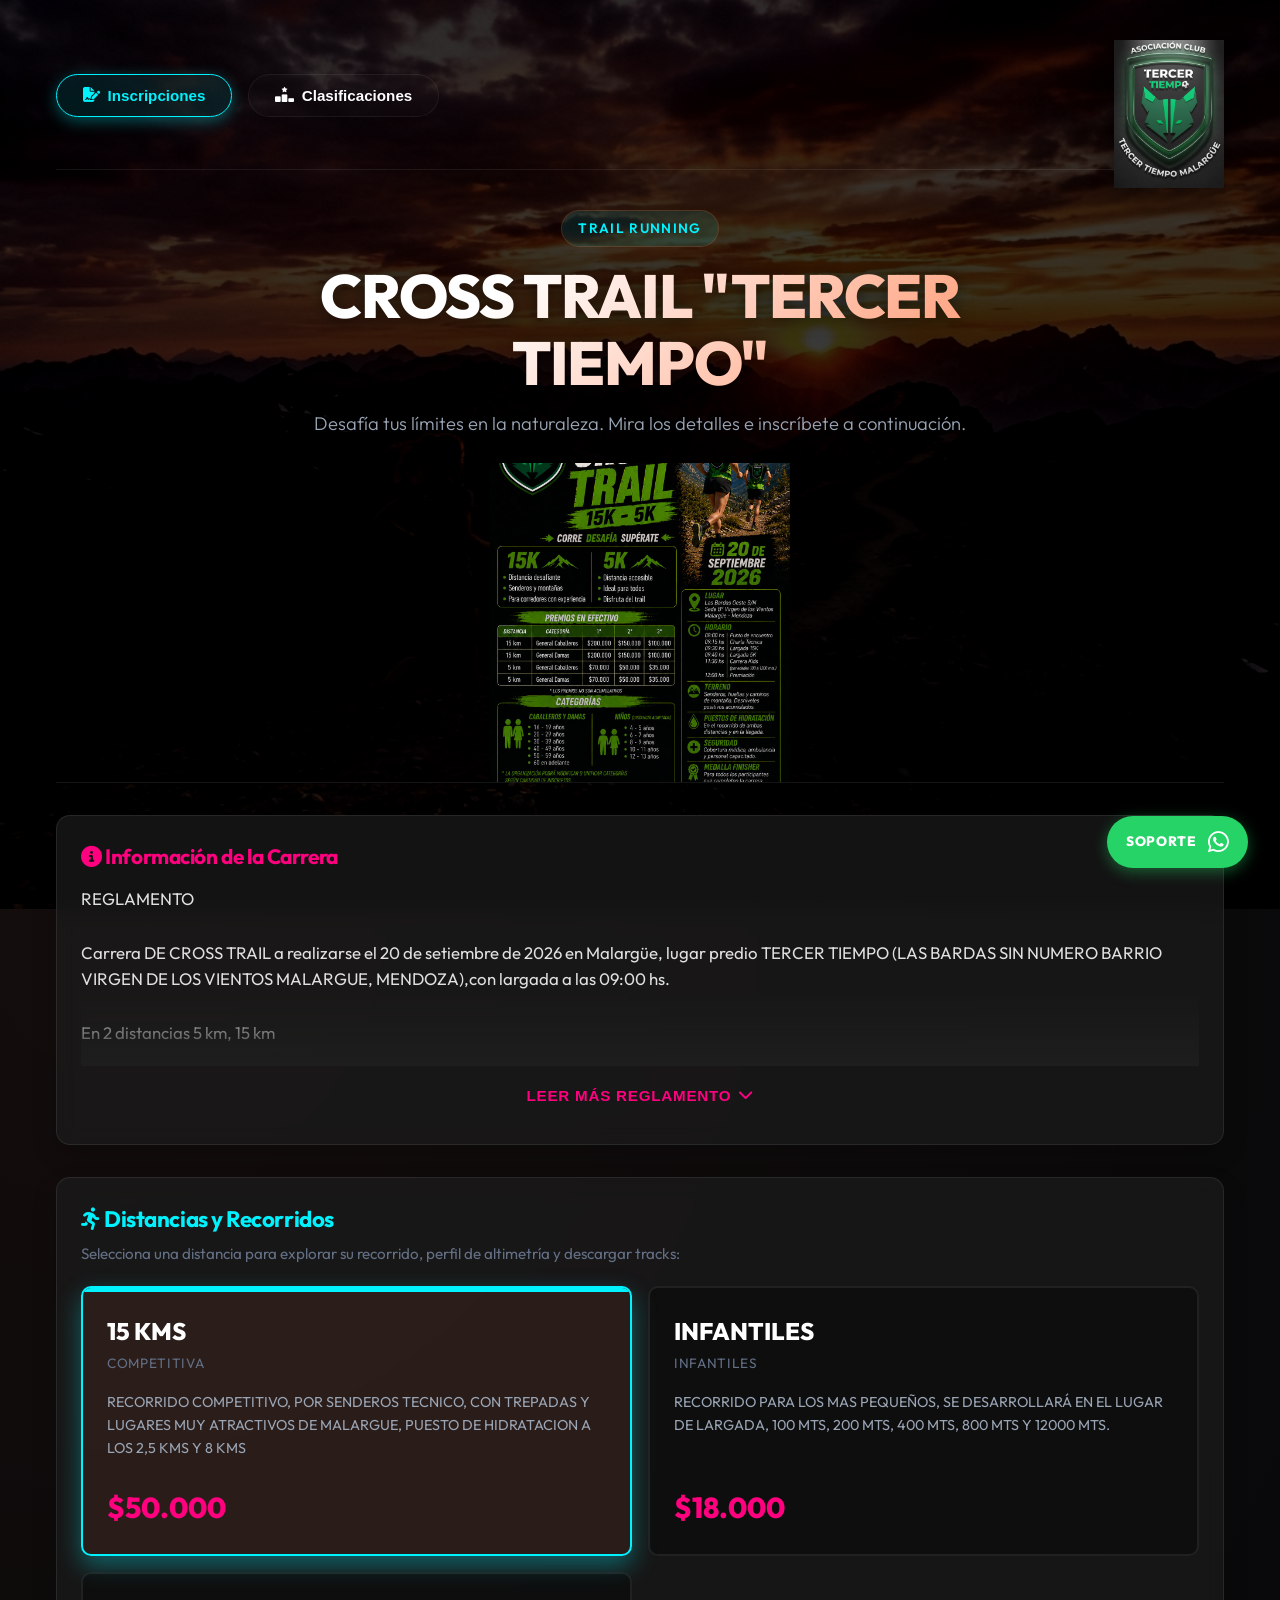
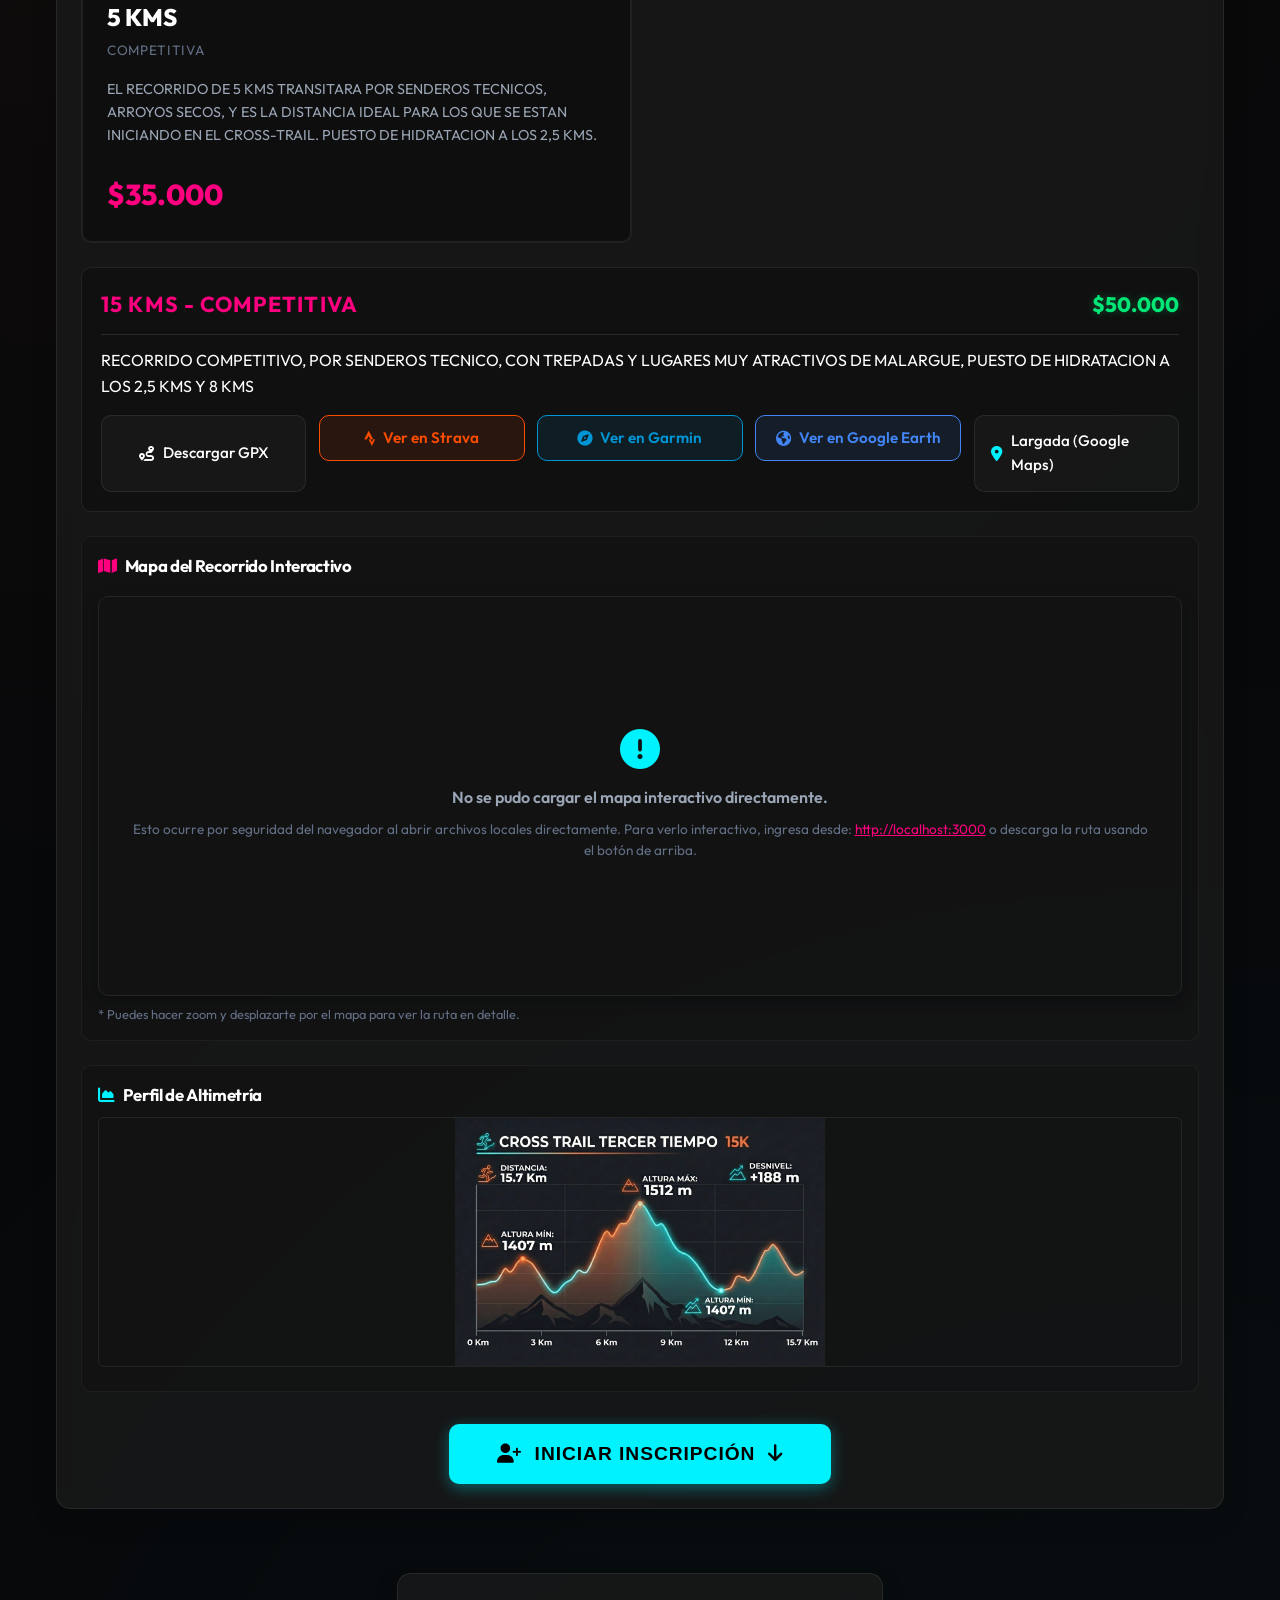
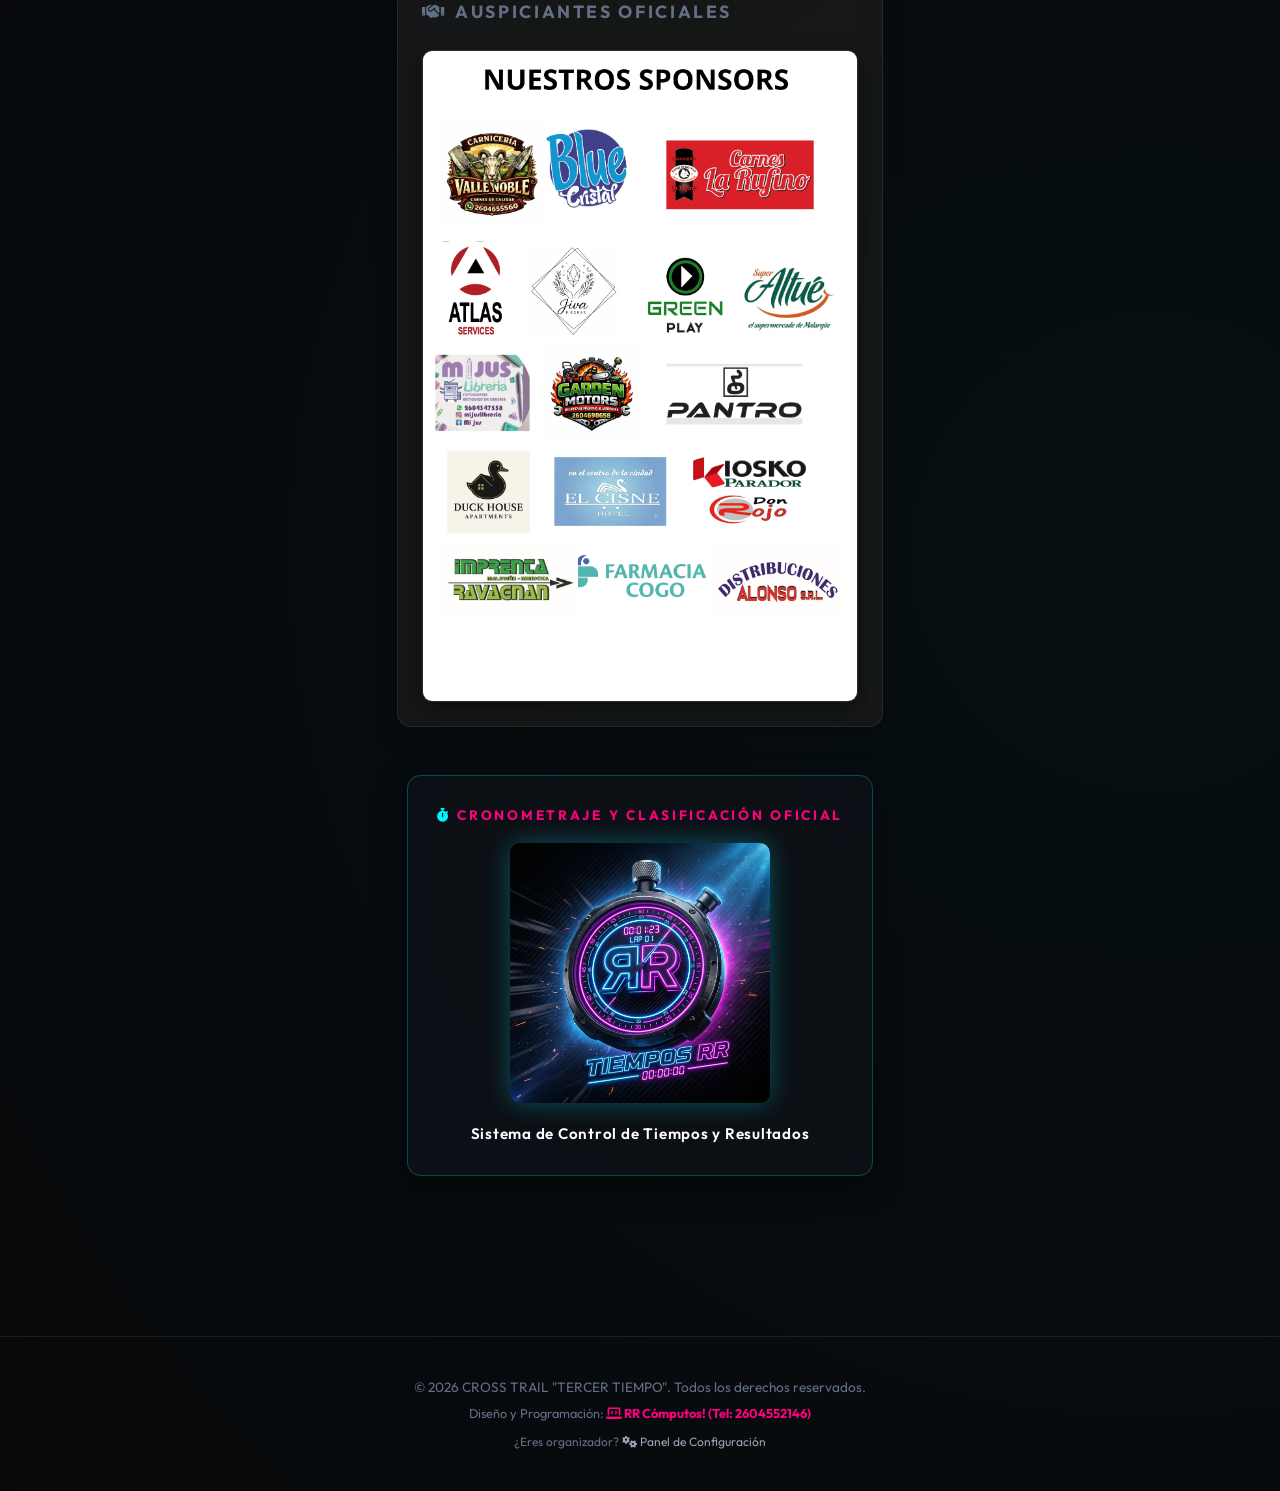
==== commit c84e6ac0: "Add files via upload" ====
--- a/index.html
+++ b/index.html
@@ -5,7 +5,7 @@
     <meta name="viewport" content="width=device-width, initial-scale=1.0">
     <title>Inscripciones | Trail Running Portal</title>
     <meta name="description" content="Inscríbete a la carrera de trail de forma rápida y sencilla. Completa tus datos, selecciona tu distancia y asegura tu lugar.">
-    <link rel="stylesheet" href="./index.css?v=4.5">
+    <link rel="stylesheet" href="./index.css?v=4.6">
     <!-- PWA Manifest & Mobile Config -->
     <link rel="manifest" href="./manifest.json">
     <meta name="theme-color" content="#00f2fe">
@@ -470,7 +470,7 @@
     </div>
 
     <!-- App JavaScript Configuration -->
-    <script src="./config.js?v=4.5"></script>
+    <script src="./config.js?v=4.6"></script>
     <script>
         (function() {
             const config = window.RACE_CONFIG;
@@ -529,7 +529,7 @@
     <script>
         if ('serviceWorker' in navigator) {
             window.addEventListener('load', () => {
-                navigator.serviceWorker.register('./sw.js?v=4.5')
+                navigator.serviceWorker.register('./sw.js?v=4.6')
                     .then(reg => {
                         console.log('Service Worker registrado para PWA con éxito:', reg.scope);
                         reg.update(); // Forzar verificación inmediata de nueva versión
@@ -548,6 +548,6 @@
             });
         }
     </script>
-    <script src="./app.js?v=4.5"></script>
+    <script src="./app.js?v=4.6"></script>
 </body>
 </html>
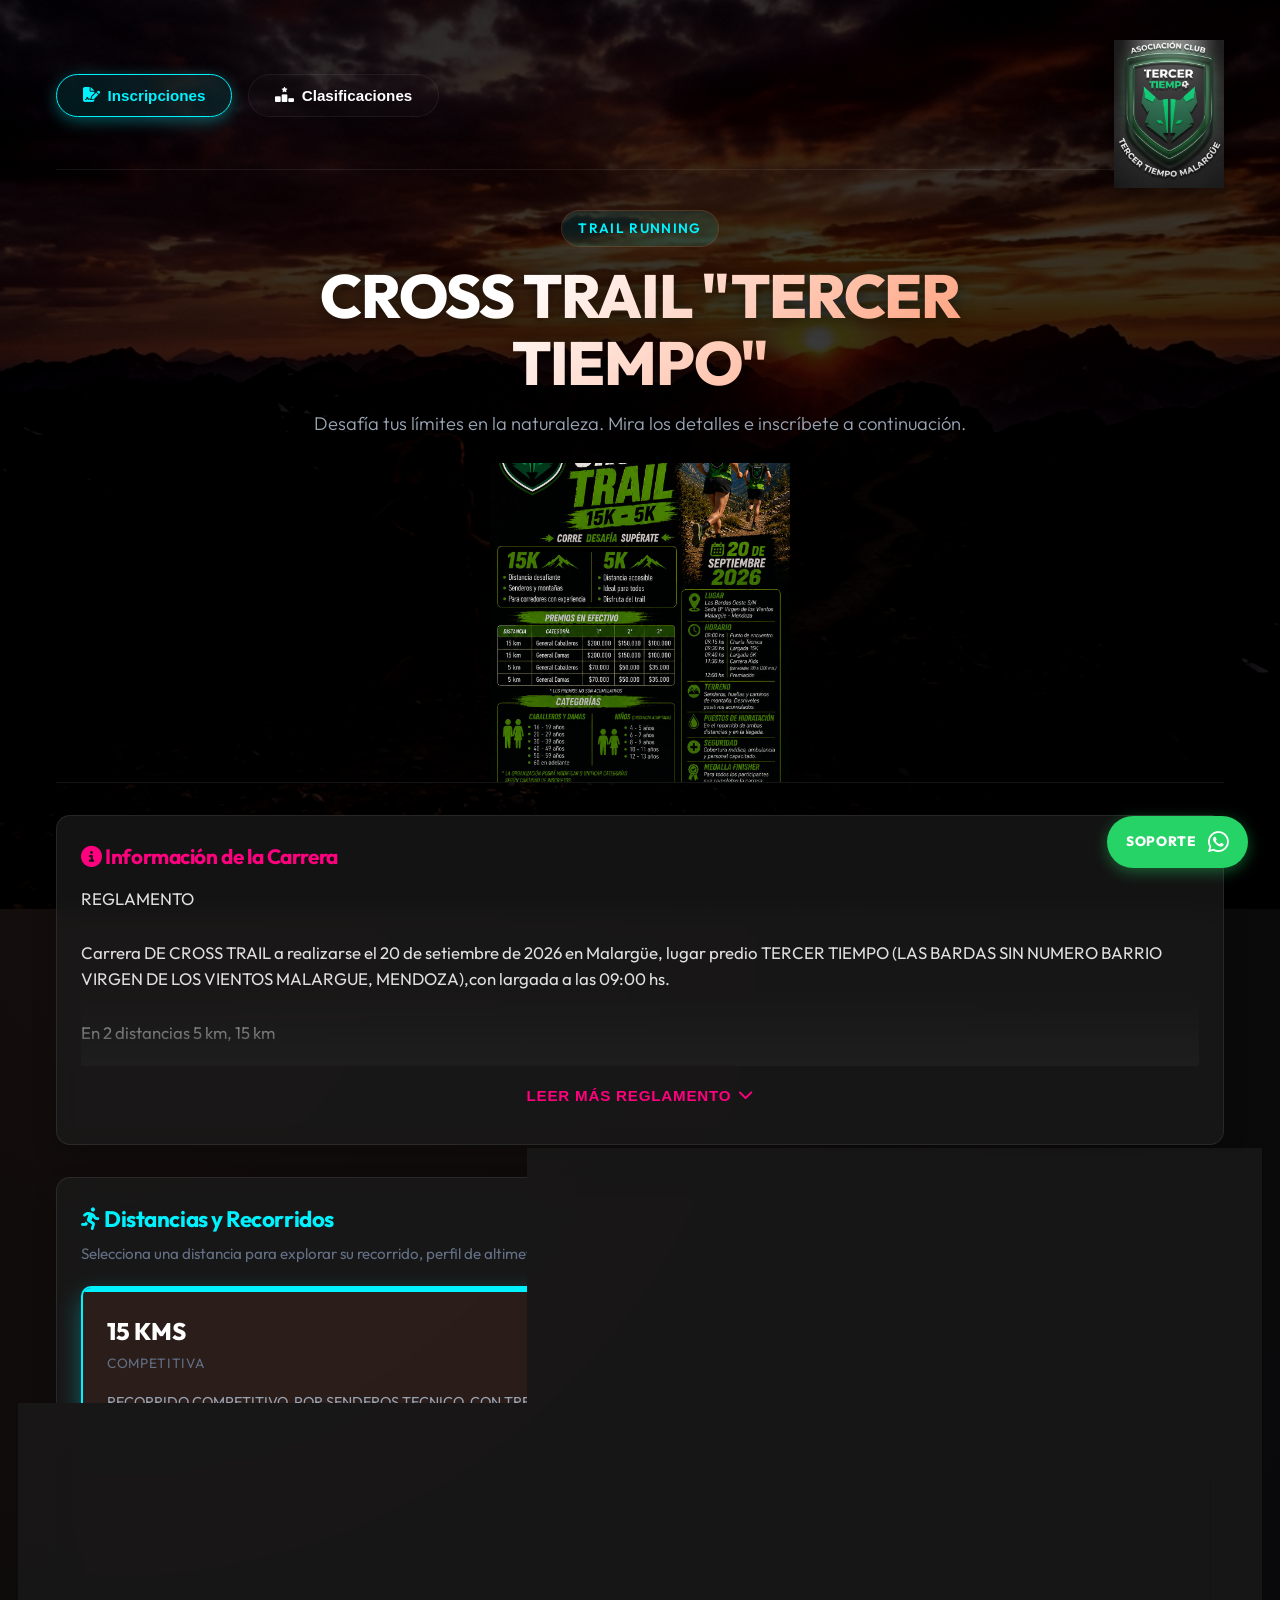
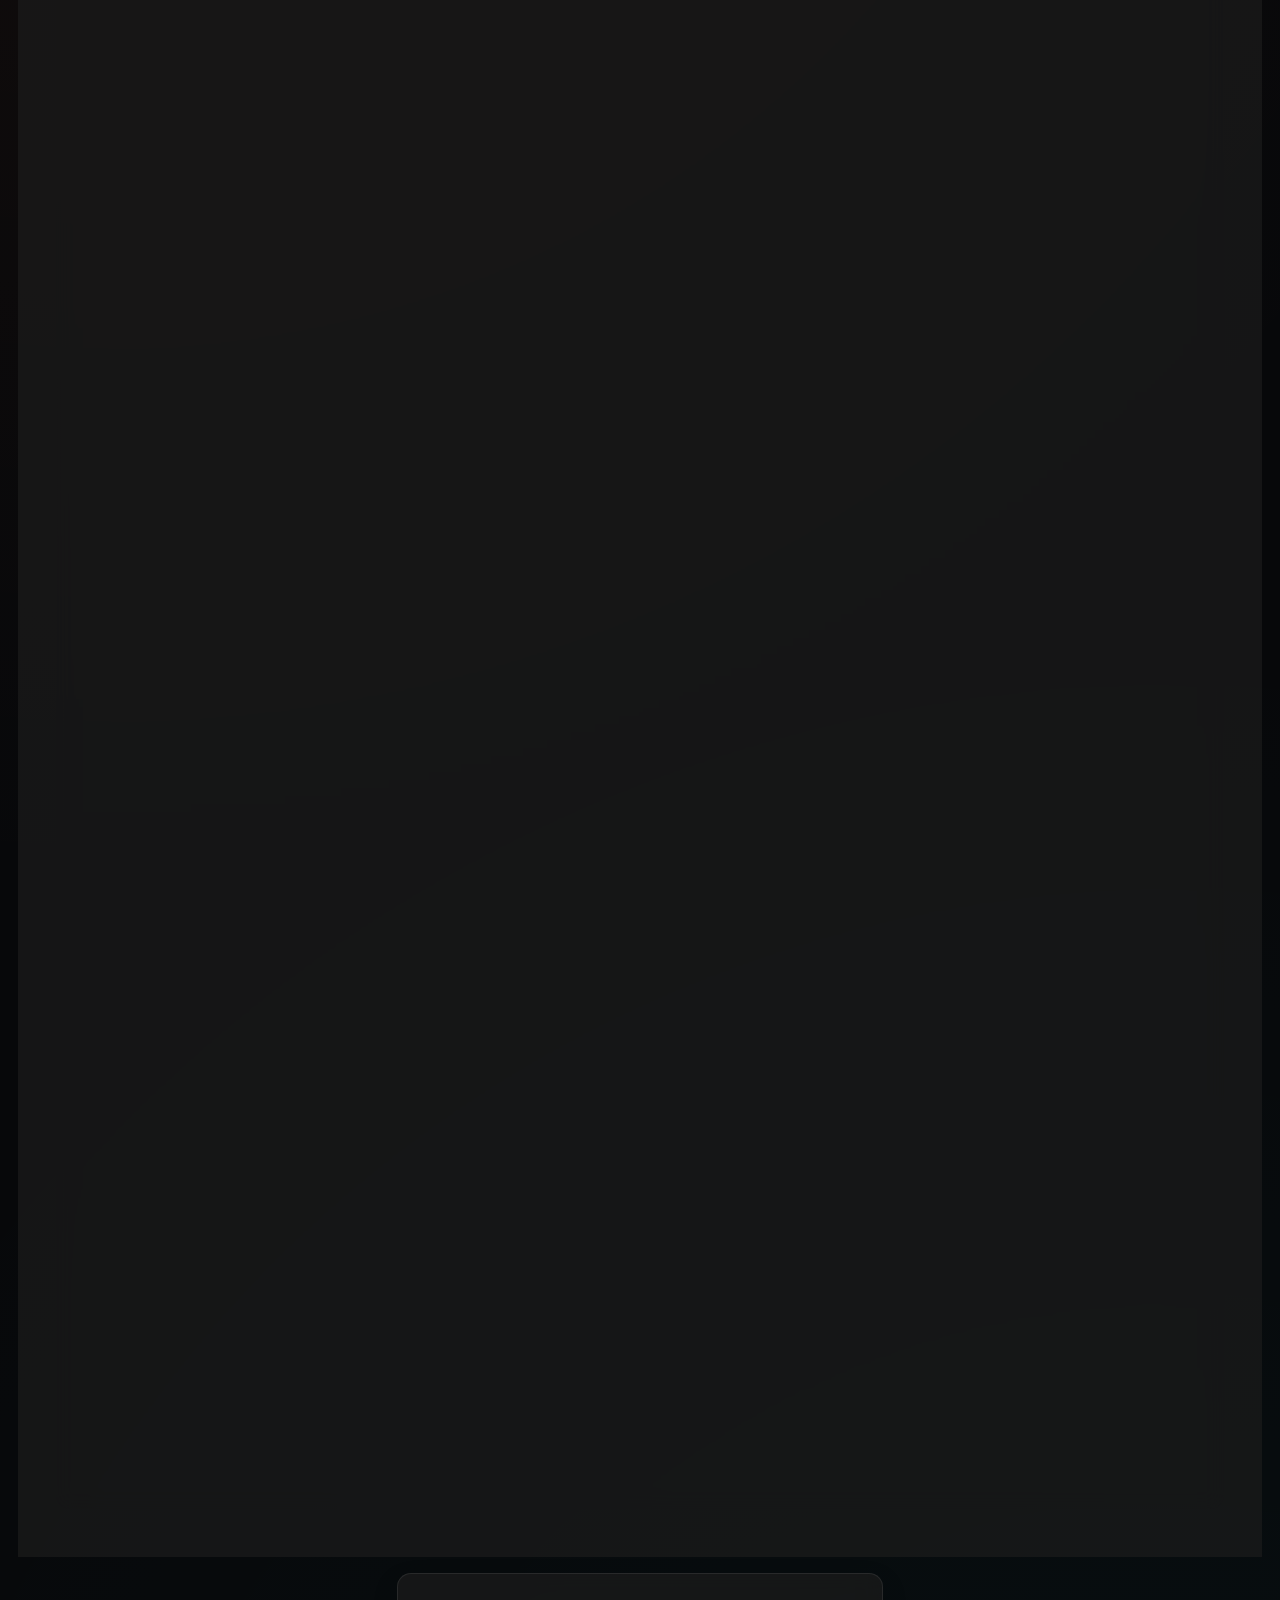
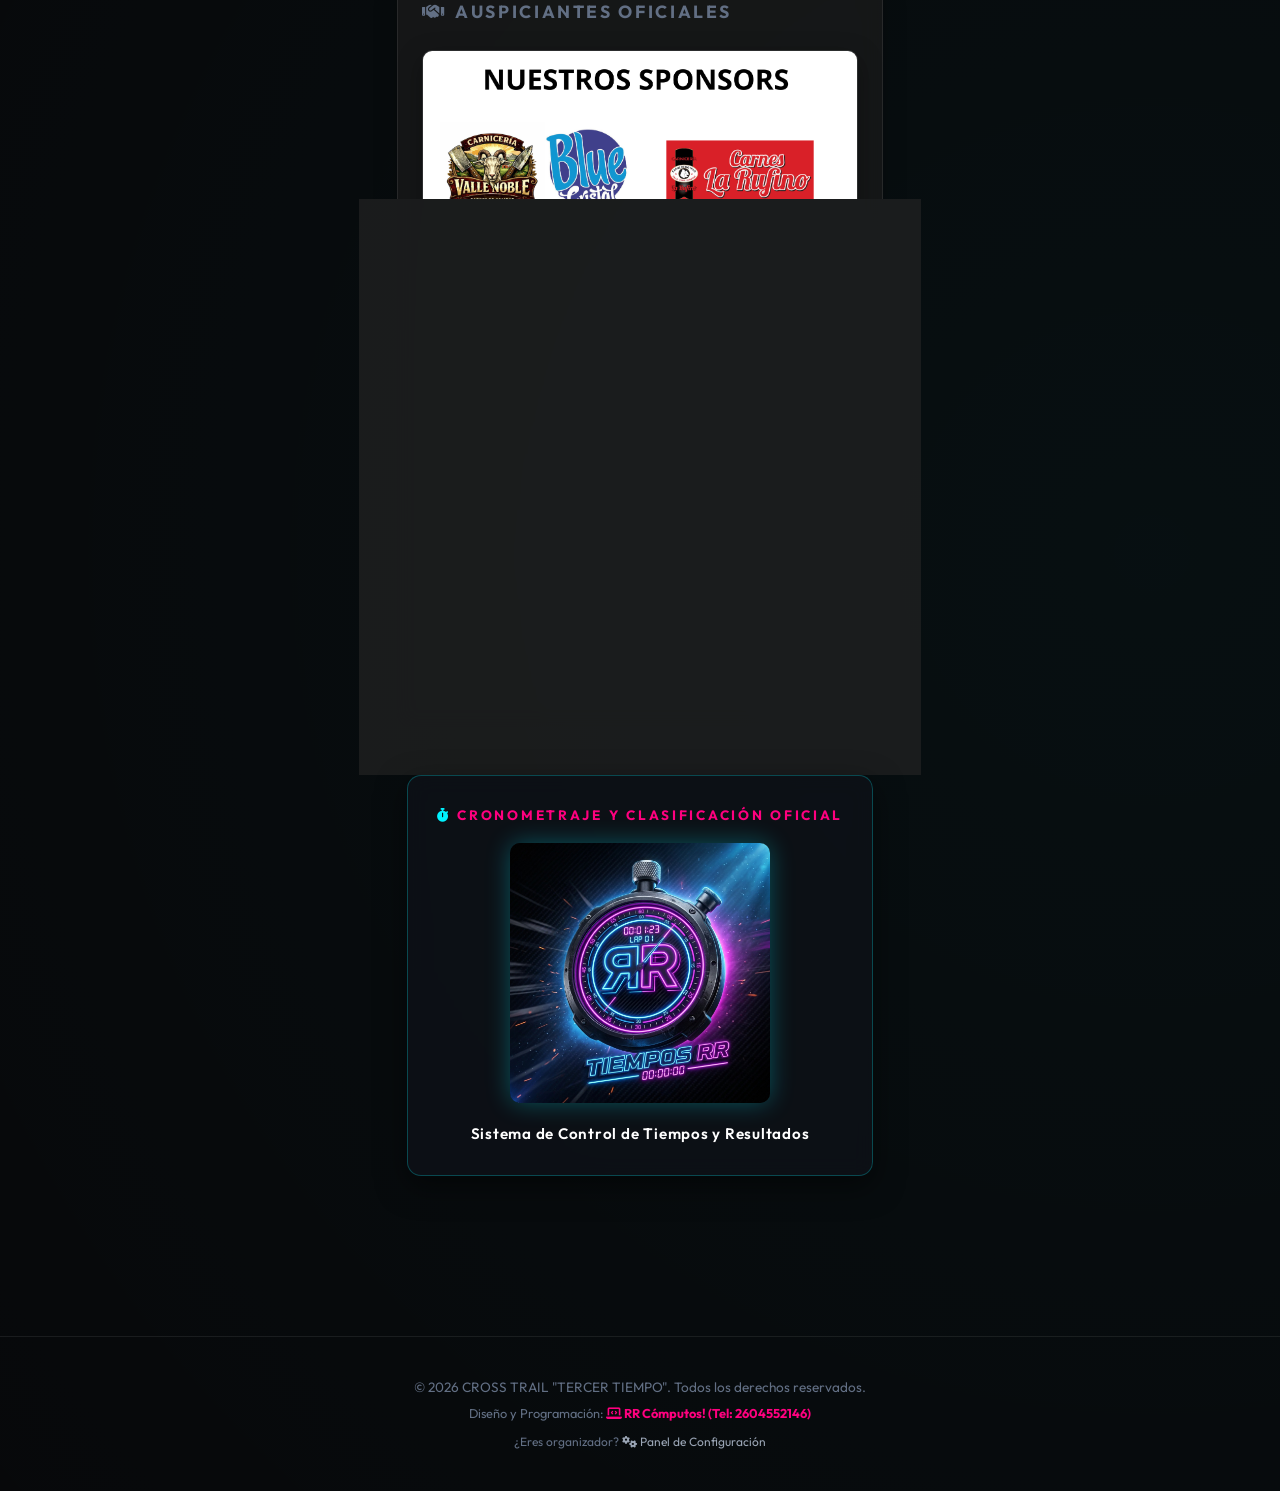
==== commit 0931594b: "Add files via upload" ====
--- a/index.html
+++ b/index.html
@@ -5,7 +5,7 @@
     <meta name="viewport" content="width=device-width, initial-scale=1.0">
     <title>Inscripciones | Trail Running Portal</title>
     <meta name="description" content="Inscríbete a la carrera de trail de forma rápida y sencilla. Completa tus datos, selecciona tu distancia y asegura tu lugar.">
-    <link rel="stylesheet" href="./index.css?v=4.6">
+    <link rel="stylesheet" href="./index.css?v=5.0">
     <!-- PWA Manifest & Mobile Config -->
     <link rel="manifest" href="./manifest.json">
     <meta name="theme-color" content="#00f2fe">
@@ -209,23 +209,23 @@
                                 <div class="date-input-container" style="display: flex; align-items: flex-end; gap: 0.5rem; flex-wrap: wrap;">
                                     <div style="display: flex; flex-direction: column; align-items: center;">
                                         <span style="font-size: 0.72rem; color: var(--accent-cyan); font-weight: 700; margin-bottom: 0.25rem; letter-spacing: 0.03em;">DÍA</span>
-                                        <input type="tel" id="birth_day" placeholder="Ej: 05" maxlength="2" inputmode="numeric" style="width: 65px; text-align: center; font-size: 1.1rem; font-weight: 700; padding: 0.7rem 0.3rem;" required title="Día (ej: 05 o 21)">
+                                        <input type="tel" id="birth_day" placeholder="DD" maxlength="2" inputmode="numeric" style="width: 65px; text-align: center; font-size: 1.1rem; font-weight: 700; padding: 0.7rem 0.3rem;" required title="Día de nacimiento (ej: 05 o 21)">
                                     </div>
                                     <span style="font-weight: 700; color: var(--text-muted); font-size: 1.4rem; padding-bottom: 0.6rem; user-select: none;">/</span>
                                     <div style="display: flex; flex-direction: column; align-items: center;">
                                         <span style="font-size: 0.72rem; color: var(--accent-cyan); font-weight: 700; margin-bottom: 0.25rem; letter-spacing: 0.03em;">MES</span>
-                                        <input type="tel" id="birth_month" placeholder="Ej: 08" maxlength="2" inputmode="numeric" style="width: 65px; text-align: center; font-size: 1.1rem; font-weight: 700; padding: 0.7rem 0.3rem;" required title="Mes (ej: 01 o 11)">
+                                        <input type="tel" id="birth_month" placeholder="MM" maxlength="2" inputmode="numeric" style="width: 65px; text-align: center; font-size: 1.1rem; font-weight: 700; padding: 0.7rem 0.3rem;" required title="Mes de nacimiento (ej: 01 o 11)">
                                     </div>
                                     <span style="font-weight: 700; color: var(--text-muted); font-size: 1.4rem; padding-bottom: 0.6rem; user-select: none;">/</span>
                                     <div style="display: flex; flex-direction: column; align-items: center;">
-                                        <span style="font-size: 0.72rem; color: var(--accent-cyan); font-weight: 700; margin-bottom: 0.25rem; letter-spacing: 0.03em;">AÑO (4 dígitos)</span>
-                                        <input type="tel" id="birth_year" placeholder="Ej: 1995" maxlength="4" inputmode="numeric" style="width: 105px; text-align: center; font-size: 1.1rem; font-weight: 700; padding: 0.7rem 0.3rem;" required title="Año de 4 números (ej: 1992 o 2015)">
+                                        <span style="font-size: 0.72rem; color: var(--accent-cyan); font-weight: 700; margin-bottom: 0.25rem; letter-spacing: 0.03em;">AÑO</span>
+                                        <input type="tel" id="birth_year" placeholder="AAAA" maxlength="4" inputmode="numeric" style="width: 105px; text-align: center; font-size: 1.1rem; font-weight: 700; padding: 0.7rem 0.3rem;" required title="Año (4 cifras ej: 1992, o 2 cifras ej: 92)">
                                     </div>
                                     <input type="hidden" id="fecha_nacimiento" name="fecha_nacimiento" required>
                                 </div>
                                 <div style="font-size: 0.8rem; color: var(--text-muted); margin-top: 0.5rem; line-height: 1.4; background: rgba(0, 242, 254, 0.05); padding: 0.45rem 0.7rem; border-radius: var(--radius-sm); border: 1px dashed rgba(0, 242, 254, 0.2);">
                                     <i class="fa-solid fa-circle-info" style="color: var(--accent-cyan); margin-right: 0.3rem;"></i>
-                                    Escribe el año completo de 4 cifras (ejemplo: <strong>05 / 01 / 1995</strong> o <strong>12 / 07 / 2014</strong>).
+                                    Ingresa tu fecha completa: día, mes y año (ej: <strong>21 / 01 / 1985</strong> o año en 2 cifras como <strong>85</strong>). La edad se calcula sola.
                                 </div>
                             </div>
                             <div class="input-group">
@@ -237,8 +237,8 @@
                                 </select>
                             </div>
                             <div class="input-group">
-                                <label for="edad">Edad Calculada</label>
-                                <input type="text" id="edad" name="edad" readonly placeholder="Completa tu fecha de nacimiento">
+                                <label for="edad">Edad Calculada <span id="edad-indicator" style="font-size: 0.78rem; font-weight: 700; color: var(--accent-cyan); margin-left: 0.4rem;"></span></label>
+                                <input type="text" id="edad" name="edad" readonly placeholder="Completa tu fecha de nacimiento" style="font-weight: 700; color: var(--accent-cyan); background: rgba(0, 242, 254, 0.05); border-color: rgba(0, 242, 254, 0.3);">
                             </div>
                             <div class="input-group">
                                 <label for="telefono">Teléfono de Contacto <span class="requirement">*</span></label>
@@ -470,7 +470,7 @@
     </div>
 
     <!-- App JavaScript Configuration -->
-    <script src="./config.js?v=4.6"></script>
+    <script src="./config.js?v=5.0"></script>
     <script>
         (function() {
             const config = window.RACE_CONFIG;
@@ -527,17 +527,35 @@
     </div>
 
     <script>
-        if ('serviceWorker' in navigator) {
+        // En entorno local (localhost o file:///), desregistrar Service Worker y borrar cachés para evitar código viejo
+        const isLocalHost = window.location.hostname === 'localhost' || window.location.hostname === '127.0.0.1' || window.location.protocol === 'file:';
+        if (isLocalHost) {
+            if ('serviceWorker' in navigator) {
+                navigator.serviceWorker.getRegistrations().then(registrations => {
+                    for (let registration of registrations) {
+                        registration.unregister();
+                        console.log('SW desregistrado en localhost para desarrollo.');
+                    }
+                });
+            }
+            if ('caches' in window) {
+                caches.keys().then(keys => {
+                    for (let key of keys) {
+                        caches.delete(key);
+                        console.log('Caché eliminada en localhost:', key);
+                    }
+                });
+            }
+        } else if ('serviceWorker' in navigator) {
             window.addEventListener('load', () => {
-                navigator.serviceWorker.register('./sw.js?v=4.6')
+                navigator.serviceWorker.register('./sw.js?v=5.0')
                     .then(reg => {
                         console.log('Service Worker registrado para PWA con éxito:', reg.scope);
-                        reg.update(); // Forzar verificación inmediata de nueva versión
+                        reg.update();
                     })
                     .catch(err => console.error('Fallo al registrar Service Worker PWA:', err));
             });
 
-            // Recargar automáticamente la página cuando el nuevo Service Worker toma el control
             let refreshing = false;
             navigator.serviceWorker.addEventListener('controllerchange', () => {
                 if (!refreshing) {
@@ -548,6 +566,6 @@
             });
         }
     </script>
-    <script src="./app.js?v=4.6"></script>
+    <script src="./app.js?v=5.0"></script>
 </body>
 </html>
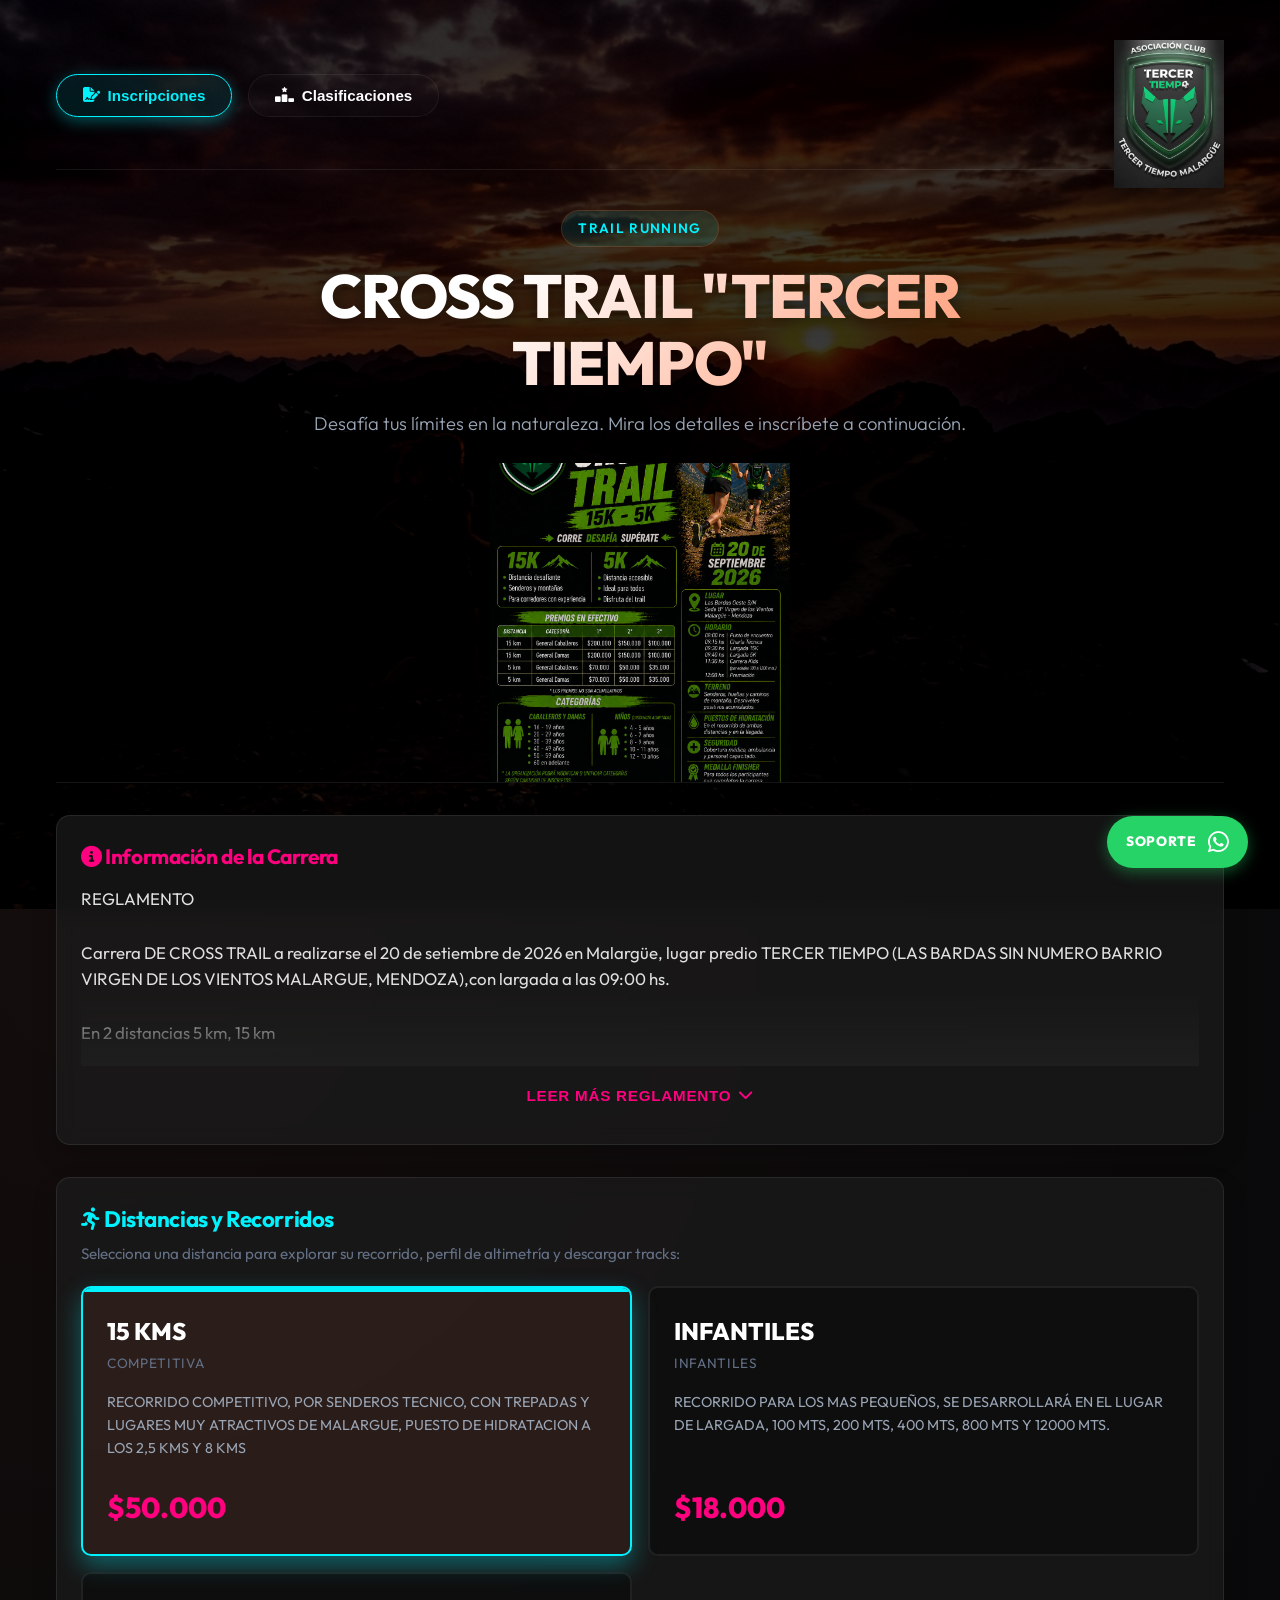
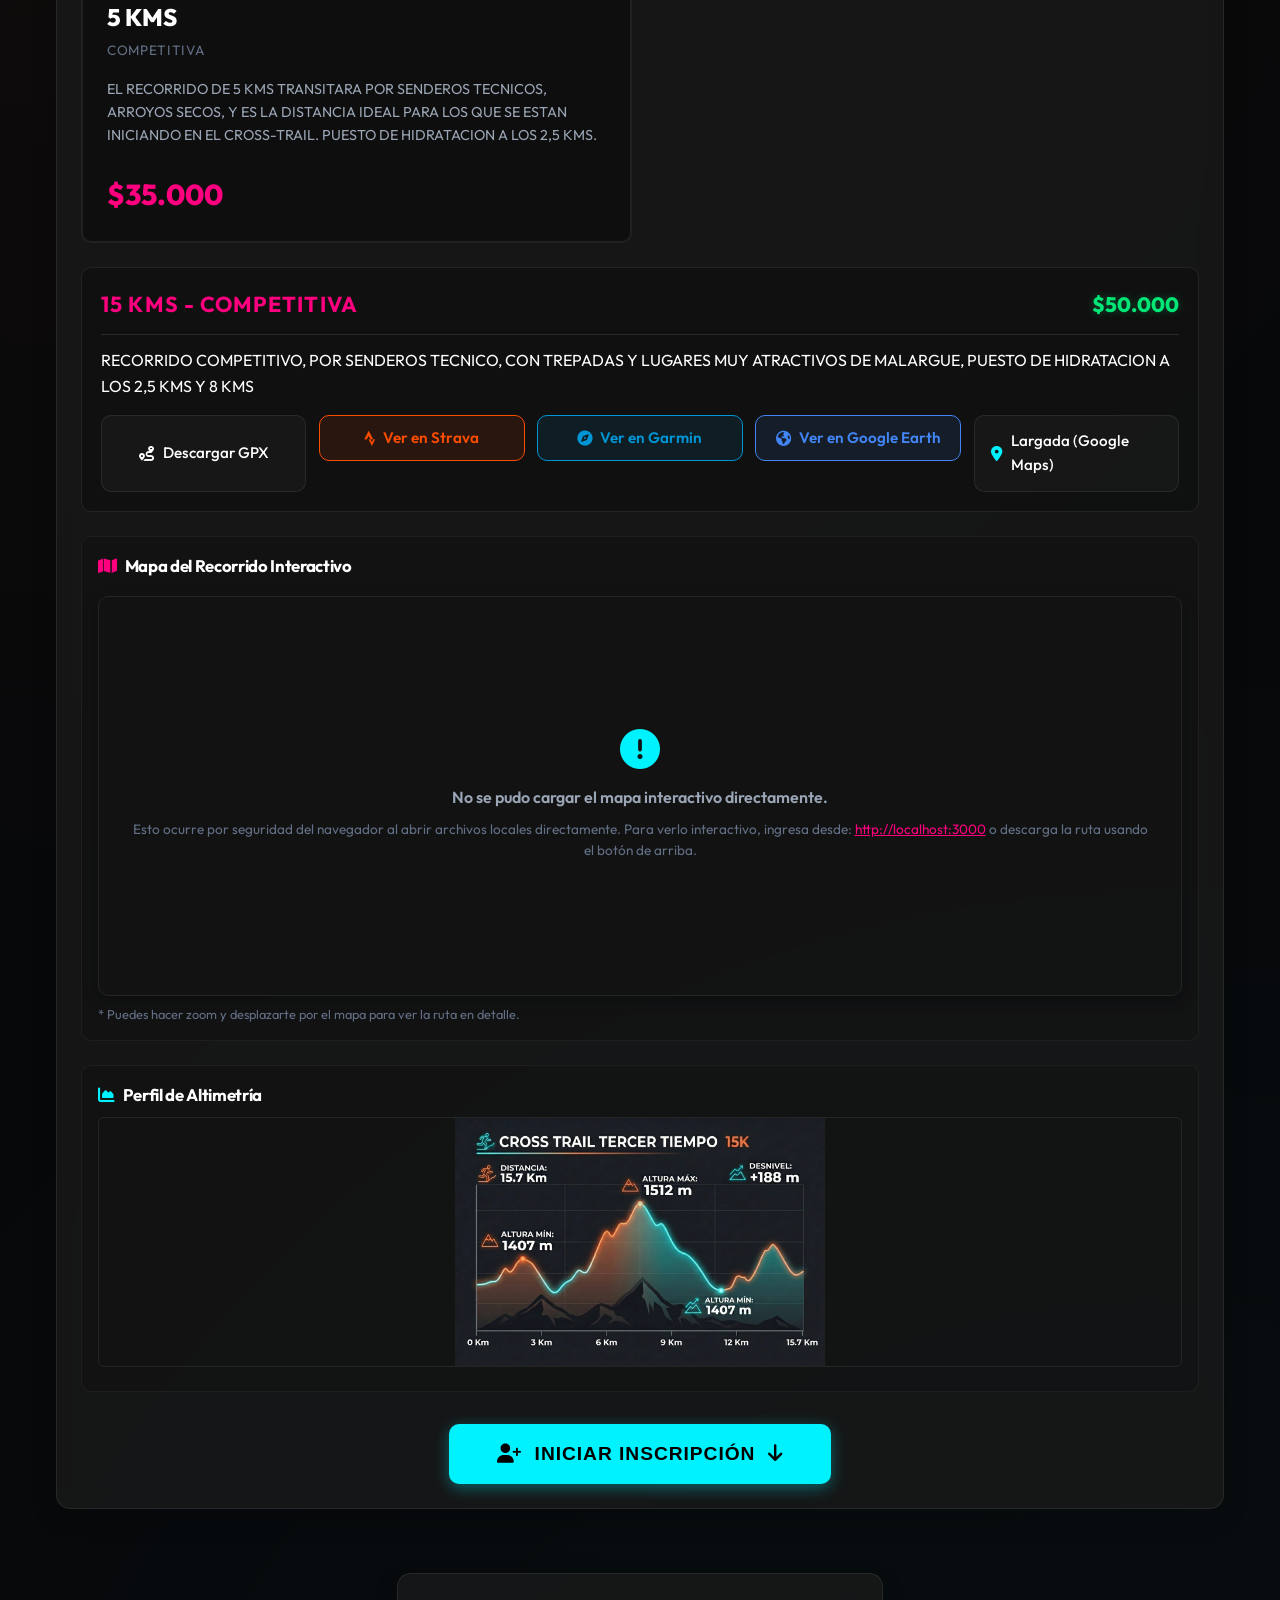
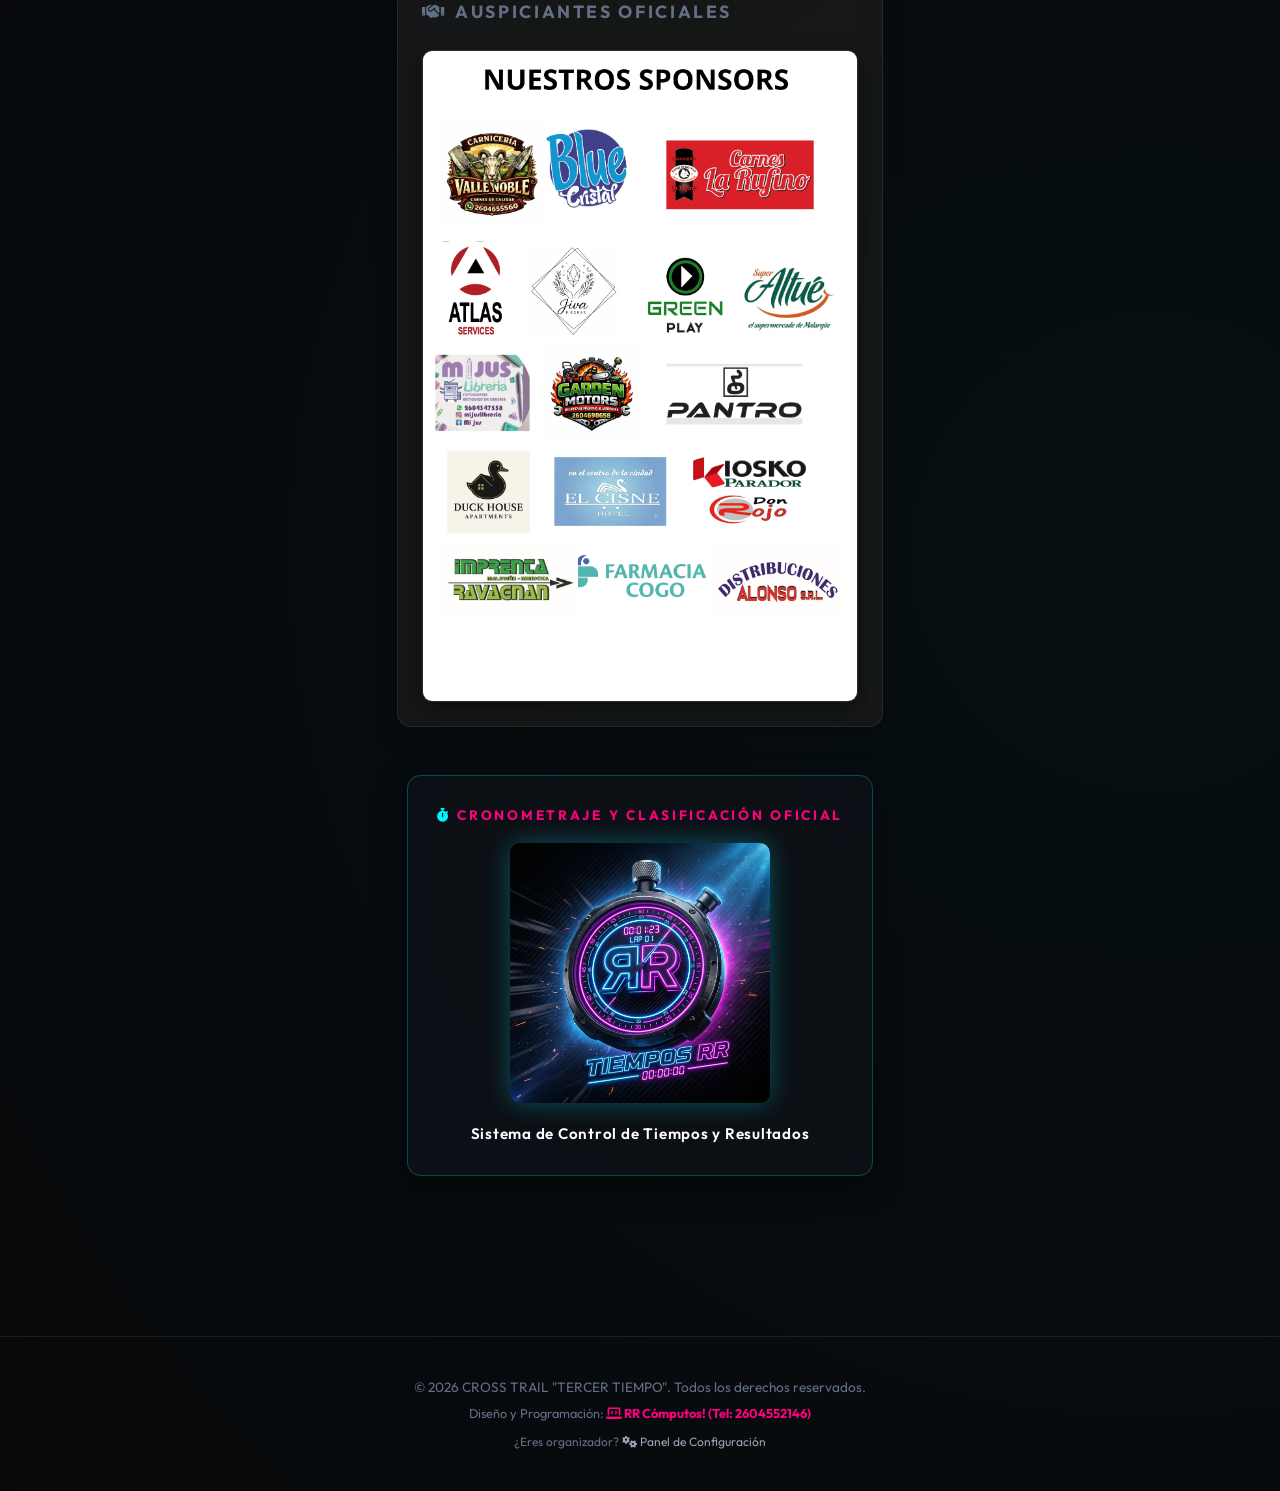
==== commit 1d462028: "Add files via upload" ====
--- a/index.html
+++ b/index.html
@@ -4,8 +4,25 @@
     <meta charset="UTF-8">
     <meta name="viewport" content="width=device-width, initial-scale=1.0">
     <title>Inscripciones | Trail Running Portal</title>
-    <meta name="description" content="Inscríbete a la carrera de trail de forma rápida y sencilla. Completa tus datos, selecciona tu distancia y asegura tu lugar.">
-    <link rel="stylesheet" href="./index.css?v=5.0">
+    <meta http-equiv="Cache-Control" content="no-cache, no-store, must-revalidate">
+    <meta http-equiv="Pragma" content="no-cache">
+    <meta http-equiv="Expires" content="0">
+    <script>
+        // Forzar limpieza inmediata de caché si cambia la versión
+        const CURRENT_APP_VERSION = 'v5.2';
+        if (localStorage.getItem('trail_app_version') !== CURRENT_APP_VERSION) {
+            localStorage.setItem('trail_app_version', CURRENT_APP_VERSION);
+            if ('caches' in window) {
+                caches.keys().then(keys => keys.forEach(k => caches.delete(k)));
+            }
+            if ('serviceWorker' in navigator) {
+                navigator.serviceWorker.getRegistrations().then(regs => {
+                    regs.forEach(r => r.unregister());
+                });
+            }
+        }
+    </script>
+    <link rel="stylesheet" href="./index.css?v=5.2">
     <!-- PWA Manifest & Mobile Config -->
     <link rel="manifest" href="./manifest.json">
     <meta name="theme-color" content="#00f2fe">
@@ -548,7 +565,7 @@
             }
         } else if ('serviceWorker' in navigator) {
             window.addEventListener('load', () => {
-                navigator.serviceWorker.register('./sw.js?v=5.0')
+                navigator.serviceWorker.register('./sw.js?v=5.2')
                     .then(reg => {
                         console.log('Service Worker registrado para PWA con éxito:', reg.scope);
                         reg.update();
@@ -566,6 +583,6 @@
             });
         }
     </script>
-    <script src="./app.js?v=5.0"></script>
+    <script src="./app.js?v=5.2"></script>
 </body>
 </html>
